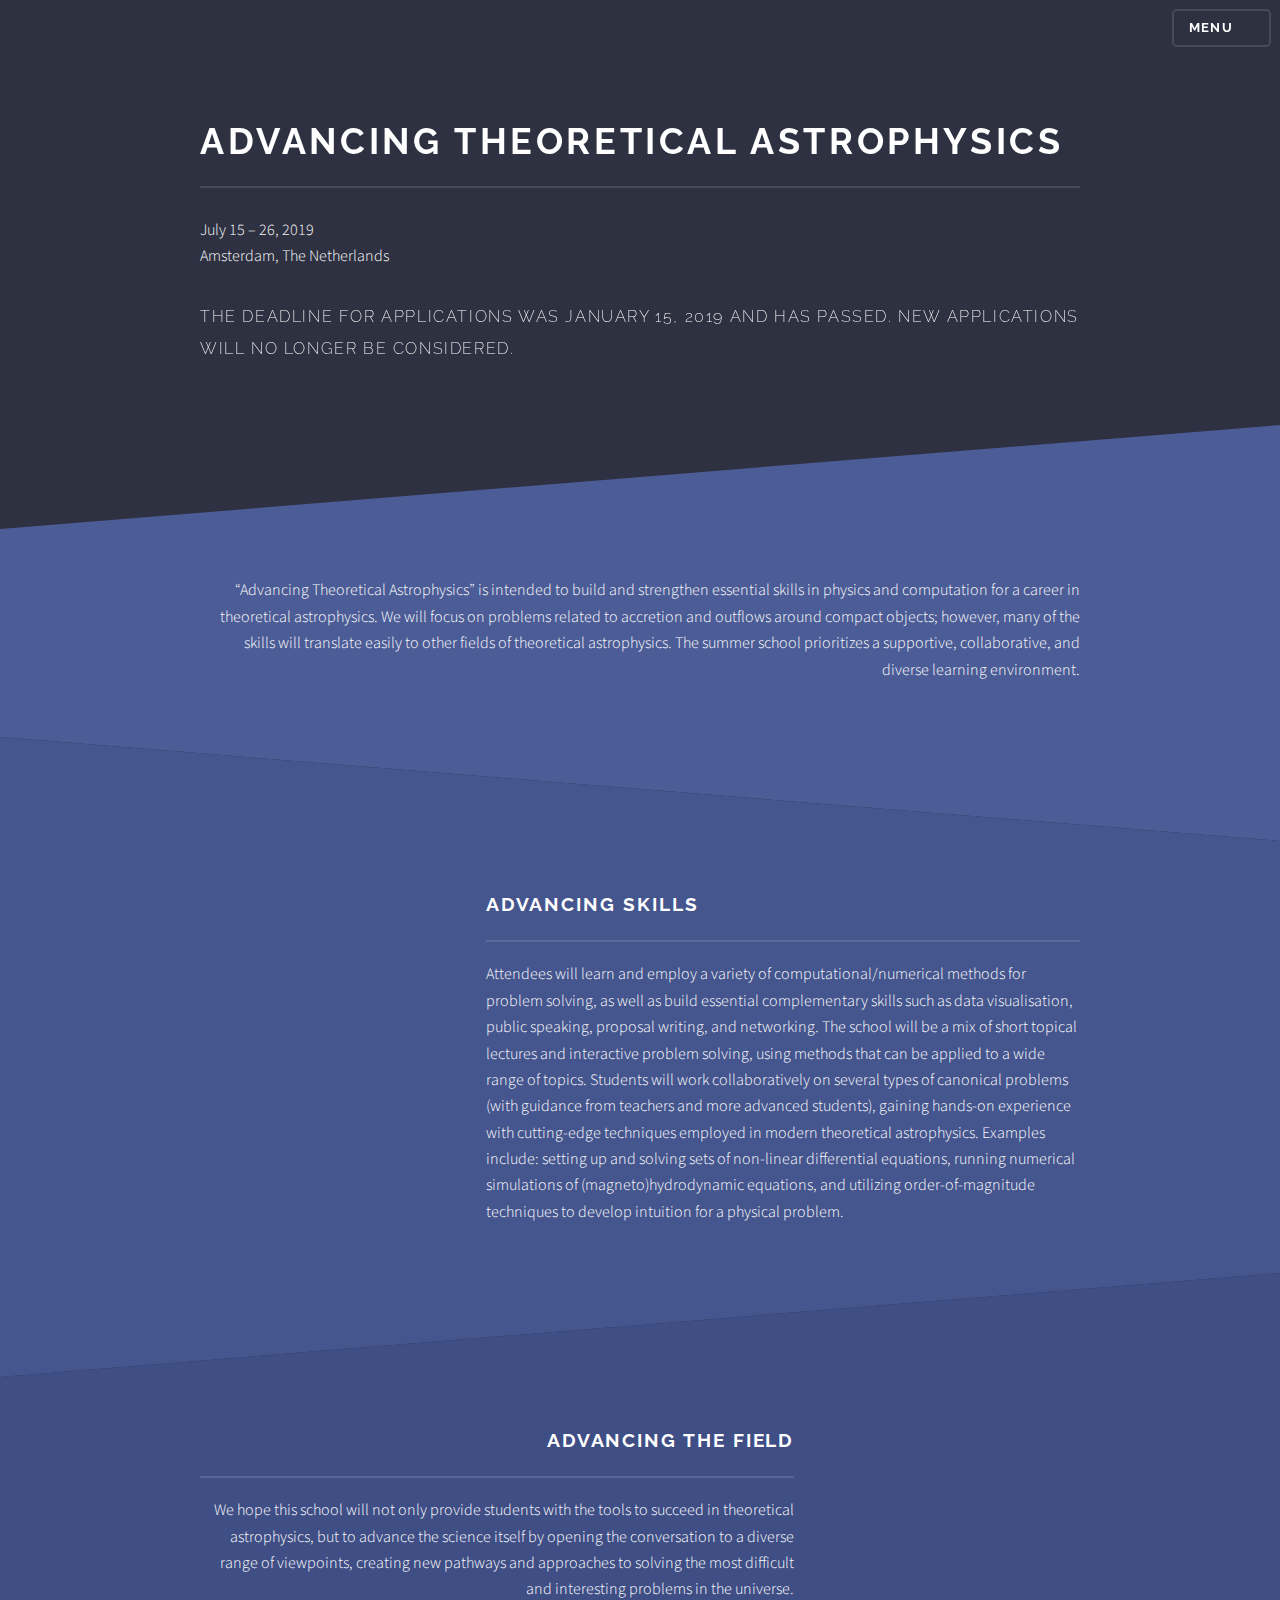
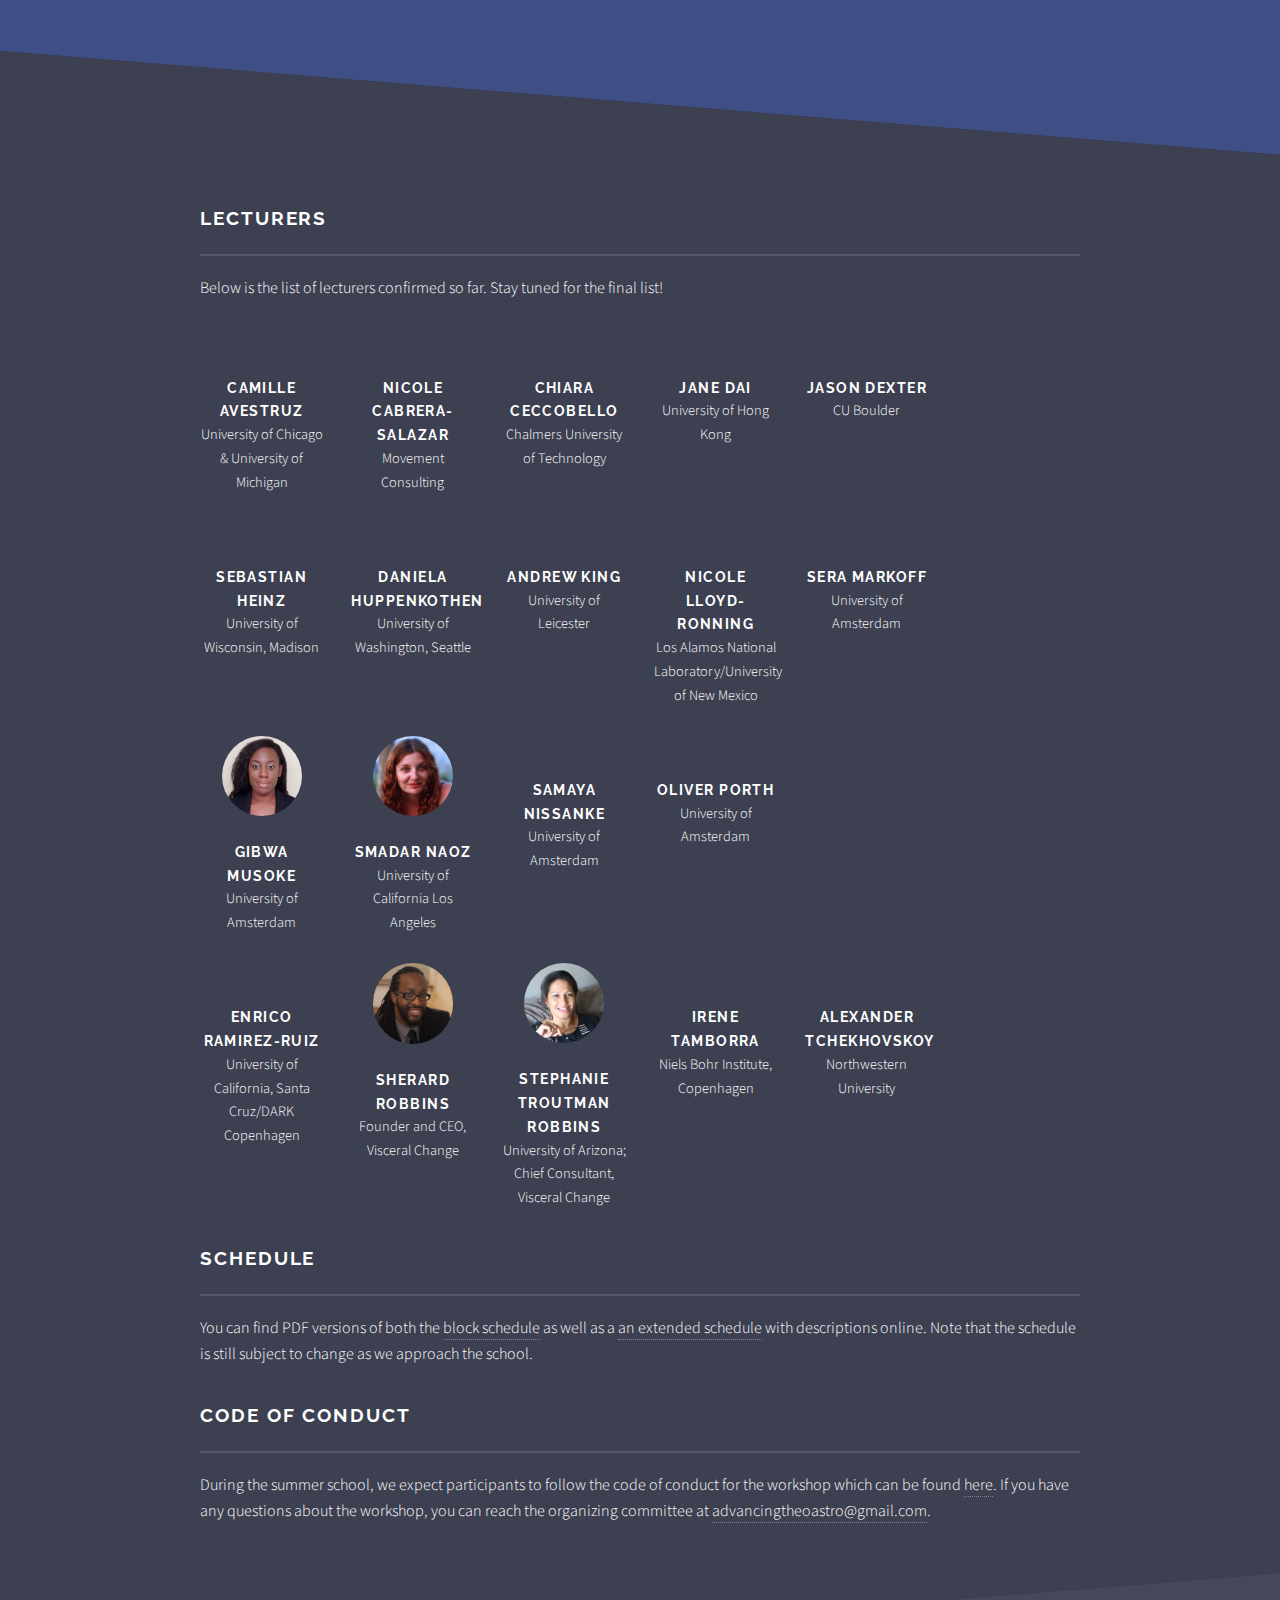
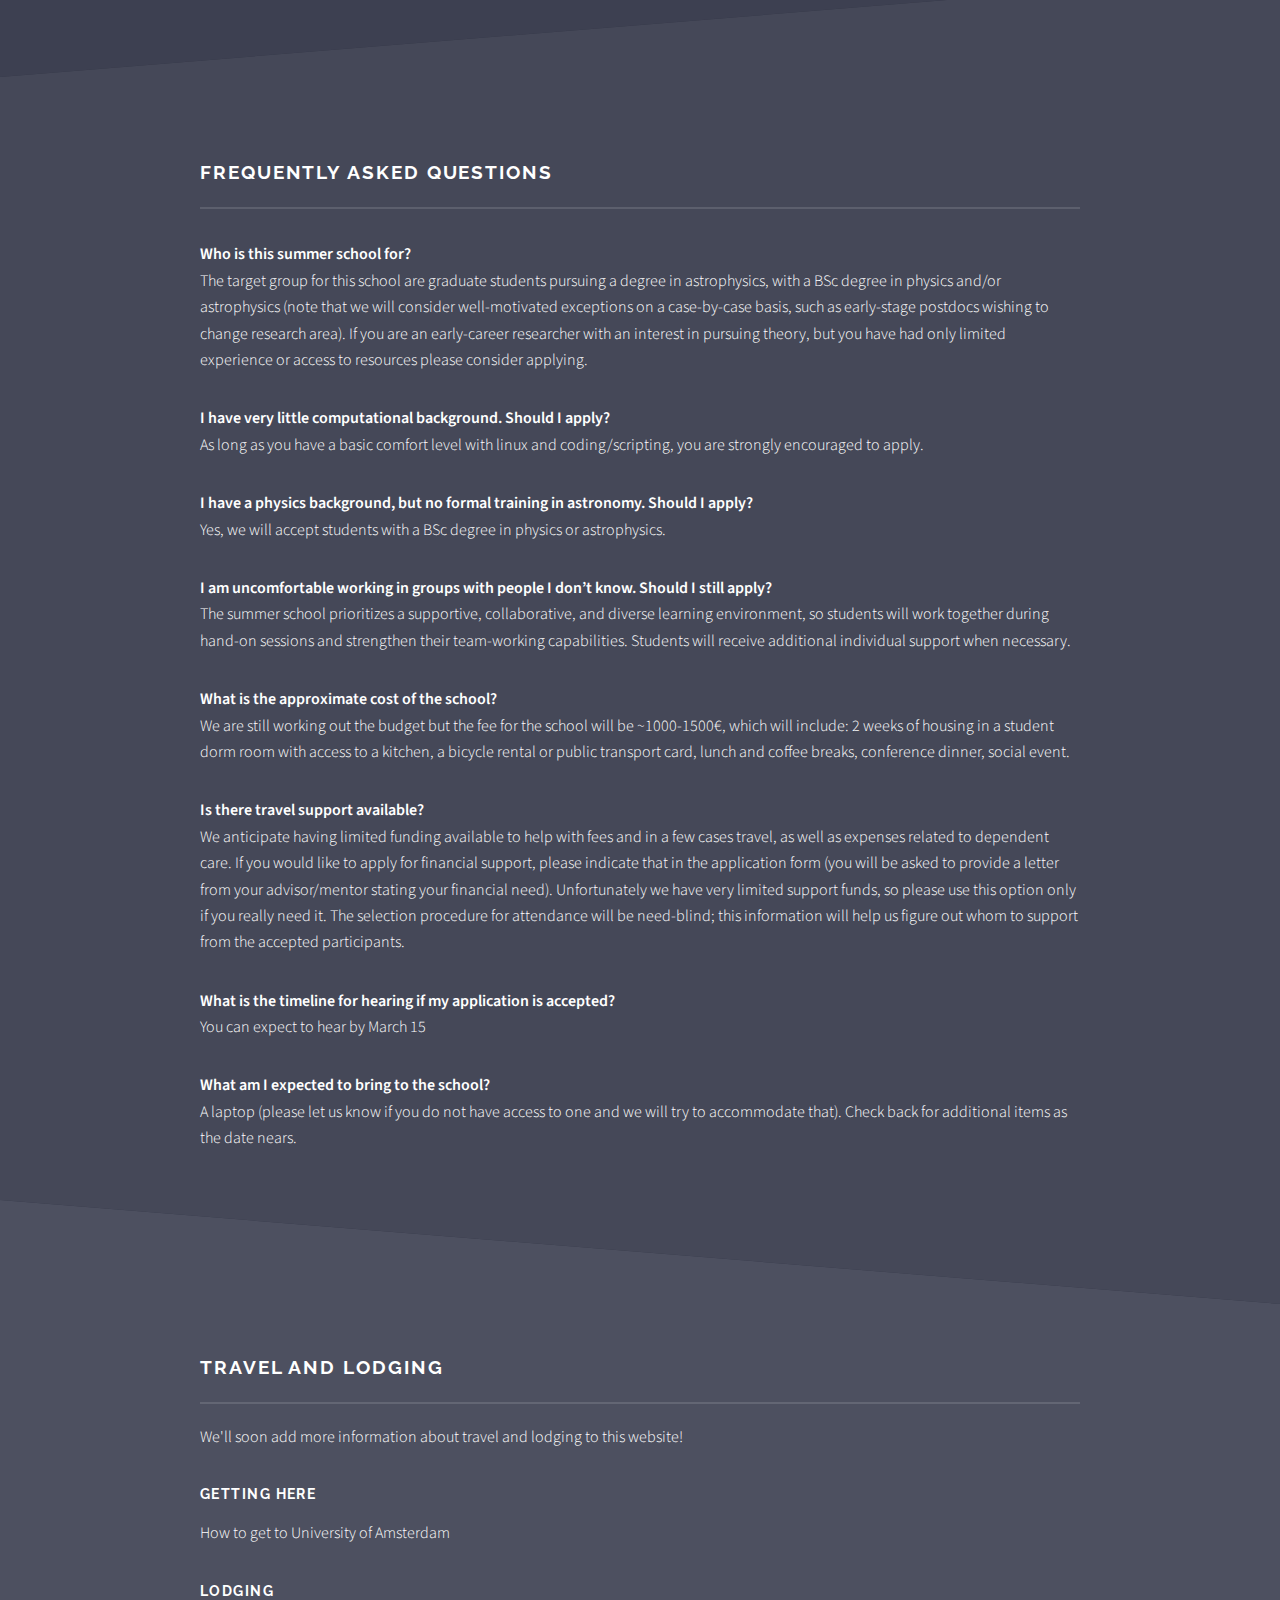
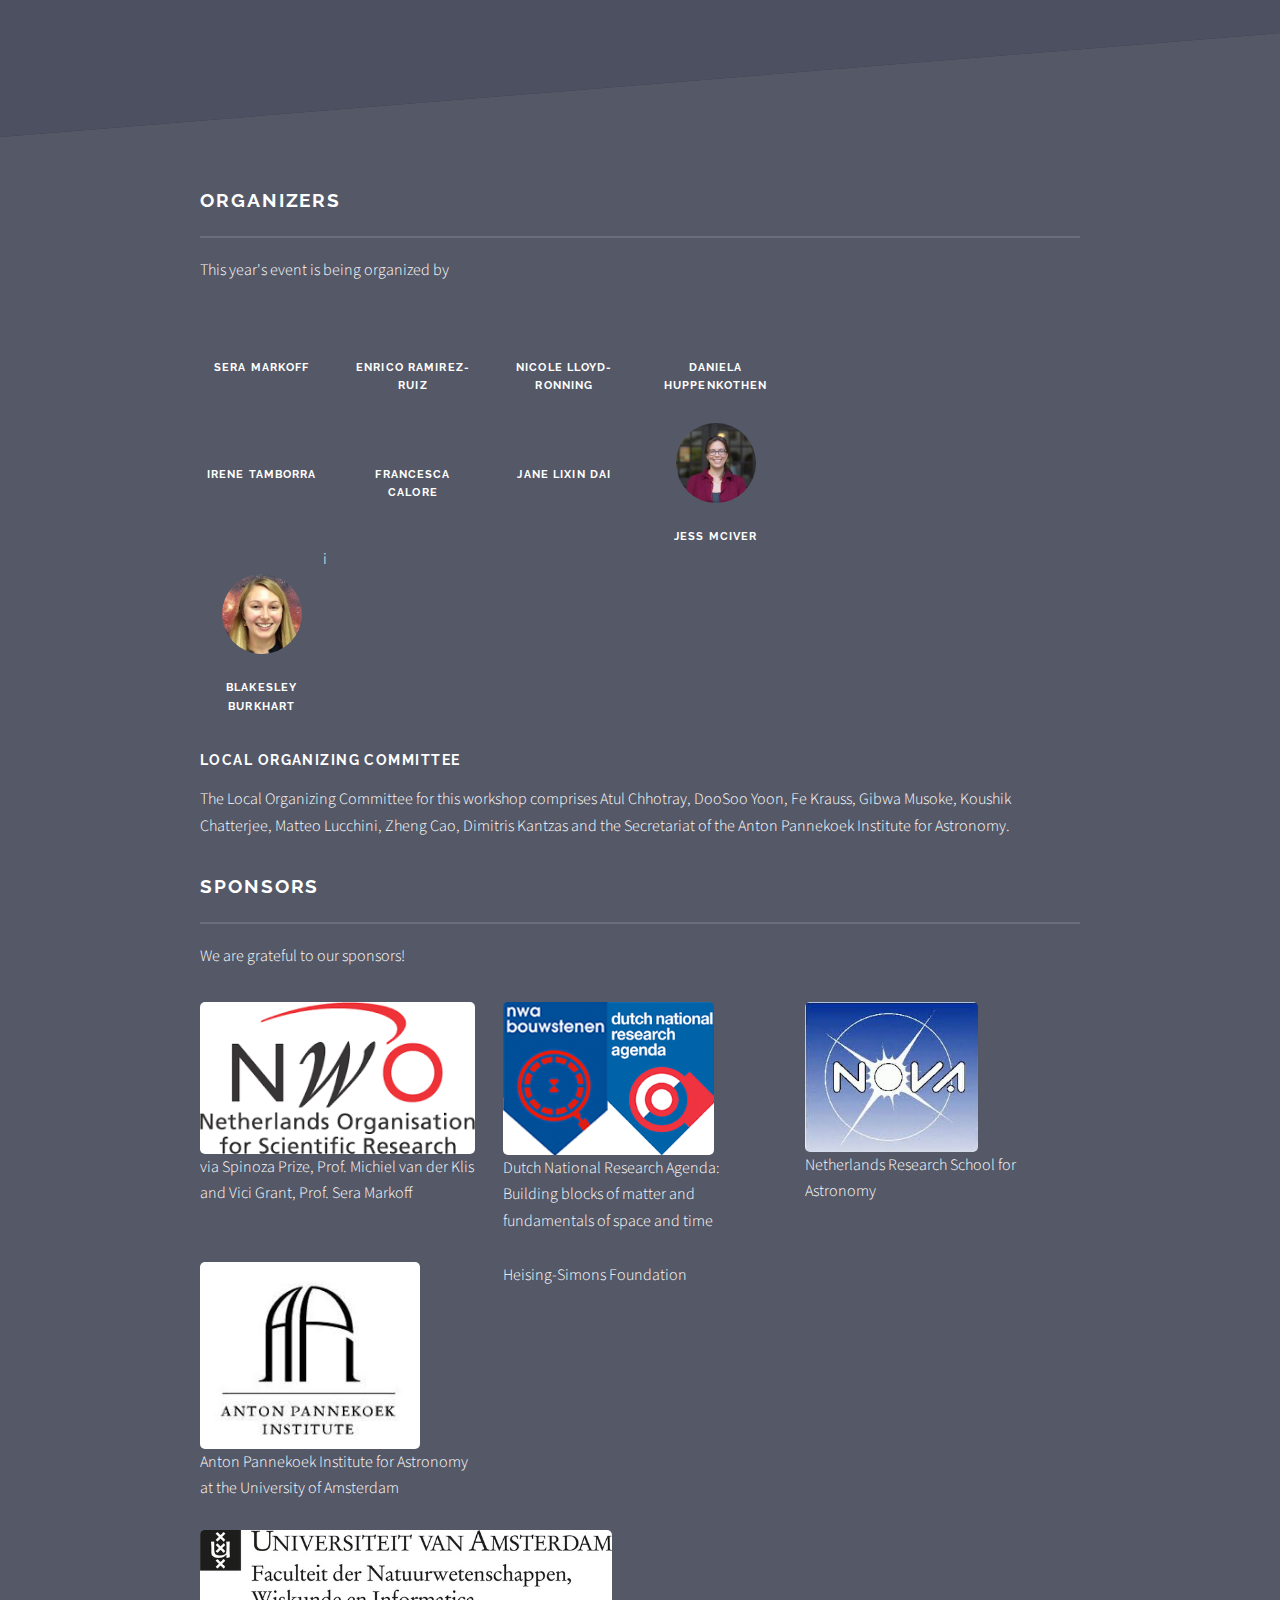
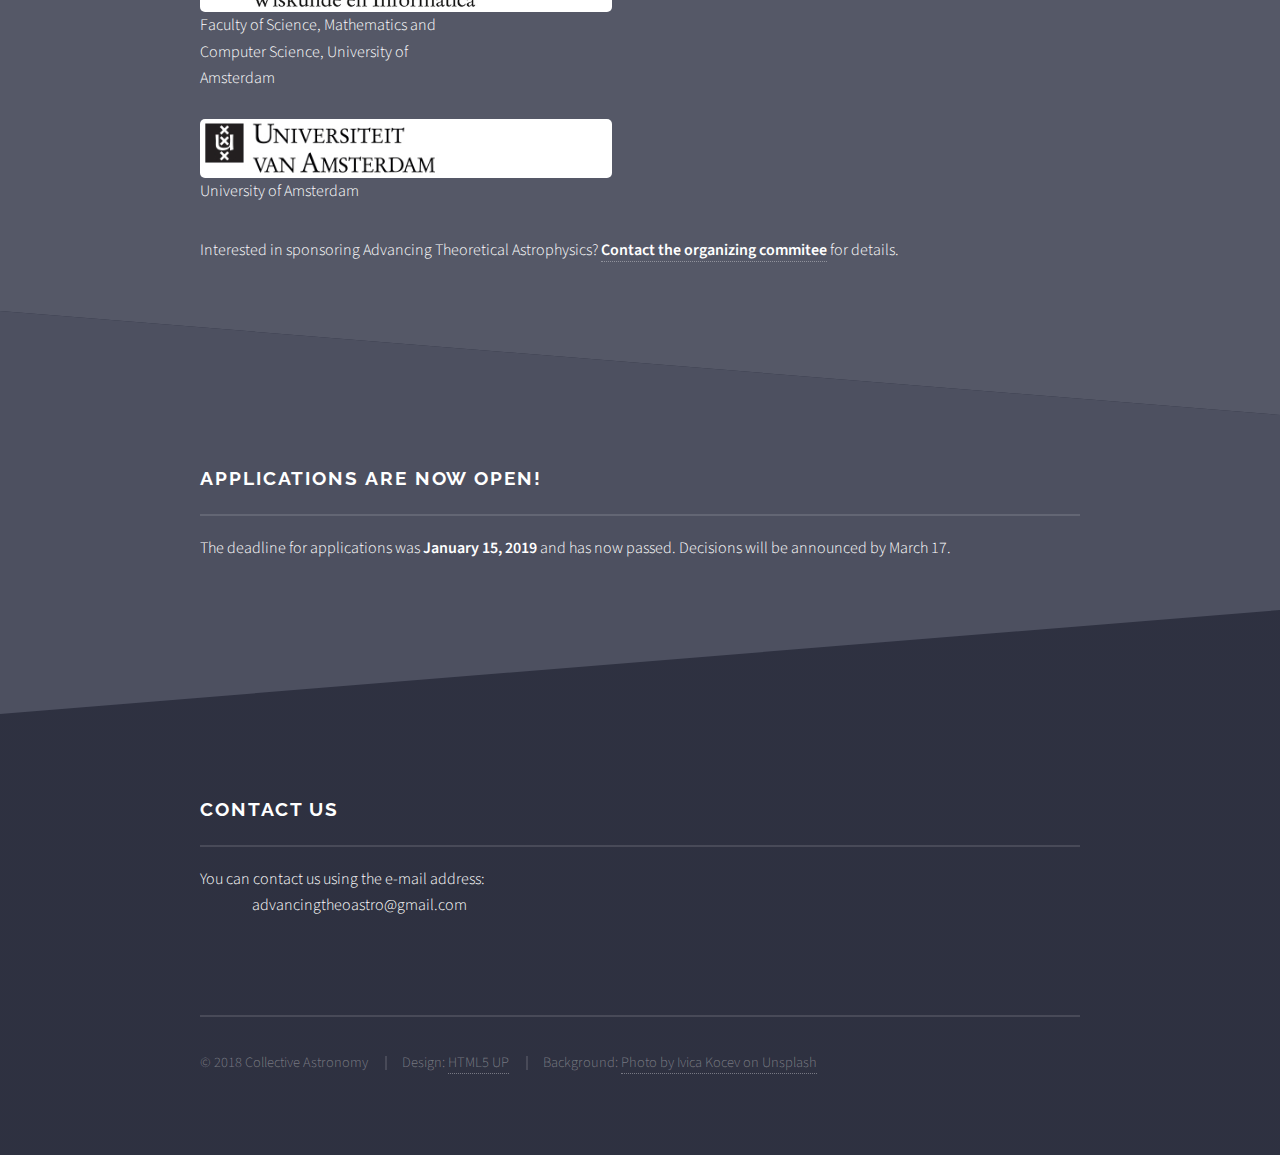
==== index.html @ b5924443 "Removed Philip from lecturers" ====
<!DOCTYPE HTML>
<!--
	Solid State by HTML5 UP
	html5up.net | @n33co
	Free for personal and commercial use under the CCA 3.0 license (html5up.net/license)
-->
<html>
	<head>
		<title>Advancing Theoretical Astrophysics</title>
		<meta charset="utf-8" />
		<meta name="viewport" content="width=device-width, initial-scale=1" />
		<!--[if lte IE 8]><script src="assets/js/ie/html5shiv.js"></script><![endif]-->
                <!--<link rel="shortcut icon" href="favicon.ico"> -->
		<link rel="stylesheet" href="assets/css/main.css" />
		<!--[if lte IE 9]><link rel="stylesheet" href="assets/css/ie9.css" /><![endif]-->
		<!--[if lte IE 8]><link rel="stylesheet" href="assets/css/ie8.css" /><![endif]-->
	</head>
	<body>

		<!-- Page Wrapper -->
			<div id="page-wrapper">

				<!-- Header -->
					<header id="header" class="alt">
						<h1><a href="index.html">Advancing Theoretical Astrophysics</a></h1>
						<nav>
							<a href="#menu">Menu</a>
						</nav>
					</header>

				<!-- Menu -->
					<nav id="menu">
						<div class="inner">
							<h2>Menu</h2>
							<ul class="links">
								<li><a href="index.html">Home</a></li>
								<li><a href="#one">About</a></li>
                                                                <li><a href="#two">Lecturers</a></li>
								<li><a href="#three">Schedule</a></li>
                                                                <li><a href="#four">Frequently Asked Questions</a></li>

                                                                <li><a href="#five">Travel</a></li>
								<li><a href="#six">Organizers</a></li>
                                                                <li><a href="#sponsors">Sponsors</a></li>

								<li><a href="#footer">Contact</a></li>
                                                                <li><a href="code-of-conduct.html">Code of Conduct</a></li>
							</ul>
							<a href="#" class="close">Close</a>
						</div>
					</nav>

				<!-- Banner -->
					<section id="banner">
						<div class="inner">
							<!-- <div class="logo"><span class="icon fa-diamond"></span></div> -->
							<h2>Advancing Theoretical Astrophysics</h2>
                                                        July 15 &ndash; 26, 2019</br>
                                                        Amsterdam, The Netherlands</p>
				<p>
				</p>
				<p>The deadline for applications was January 15, 2019 and has passed. New applications will no longer be considered.</p>


						</div>
					</section>

				<!-- Wrapper -->
					<section id="wrapper">

                                                        <section id="one" class="wrapper spotlight style1">
                                                                <div class="inner">
                                                                        <div class="content">
<p>
  “Advancing Theoretical Astrophysics” is intended to build and strengthen essential skills in physics and computation for a career in theoretical astrophysics. We will focus on problems related to accretion and outflows around compact objects; however, many of the skills will translate easily to other fields of theoretical astrophysics.  The summer school prioritizes a supportive, collaborative, and diverse learning environment.  

                                                                                                                                        <h2>
</p></h2>
                                                                        </div>
                                                                </div>
                                                        </section>

							<section  class="wrapper alt spotlight style2">
								<div class="inner">
									<span class="image"><img src="images/img1.jpg" alt="" /></span>
									<div class="content">			
							<h2 class="major">Advancing Skills</h2>
								<p>
  Attendees will learn and employ a variety of computational/numerical methods for problem solving, as well as build essential complementary skills such as data visualisation, public speaking, proposal writing, and networking.  The school will be a mix of short topical lectures and interactive problem solving, using methods that can be applied to a wide range of topics.  Students will work collaboratively on several types of canonical problems (with guidance from teachers and more advanced students), gaining hands-on experience with cutting-edge techniques employed in modern theoretical astrophysics.   Examples include: setting up and solving sets of non-linear differential equations, running numerical simulations of (magneto)hydrodynamic equations, and utilizing order-of-magnitude techniques to develop intuition for a physical problem.   

                                                                </p>
									</div>
								</div>
							</section>

							<section class="wrapper spotlight style3">
								<div class="inner">
									<span class="image"><img src="images/img2.jpg" alt="" /></span>
									<div class="content">
										<h2 class="major">Advancing the Field </h2>
                                <p>

    We hope this school will not only provide students with the tools to succeed in theoretical astrophysics, but to advance the science itself by opening the conversation to a diverse range of viewpoints, creating new pathways and approaches to solving the most difficult and interesting problems in the universe.

				</p>

							<!-- <a href="#" class="special">Learn more</a> -->
									</div>
								</div>
							</section>

							<section class="wrapper alt style3">
								<div class="inner">

                                                                    <h2 id="two" class="major">Lecturers</h2>
			<p> Below is the list of lecturers confirmed so far. Stay tuned for the final list! </p>                                                                    
                                                                    <div class="box alt">
                                                                        <div class="row uniform speakers organizers">
                                                                            <div class="2u 3u(medium) 4u(small)">
                                                                                <span class="image"><img src="images/camille.jpg" alt></span>
                                                                                <h3>Camille Avestruz</h3>
                                                                            	<p>University of Chicago &#38; University of Michigan</p>
										</div>
                                                                            <div class="2u 3u(medium) 4u(small)">
                                                                                <span class="image"><img src="images/NicoleCab.jpg" alt></span>
                                                                                <h3>Nicole Cabrera-Salazar</h3>
                                                                                <p>Movement Consulting</p>
                                                                                </div>
                                                                            <div class="2u 3u(medium) 4u(small)">
                                                                                <span class="image"><img src="images/Chiara.jpg" alt></span>
                                                                                <h3>Chiara Ceccobello</h3>
                                                                                <p>Chalmers University of Technology</p>
                                                                                </div>
                                                                            <div class="2u 3u(medium) 4u(small)">
                                                                                <span class="image"><img src="images/jane.jpg" alt></span>
                                                                                <h3>Jane Dai</h3>
                                                                                <p>University of Hong Kong</p>
                                                                                </div>
                                                                            <div class="2u 3u(medium) 4u(small)">
                                                                                <span class="image"><img src="images/JasonDexter.jpg" alt></span>
                                                                                <h3>Jason Dexter</h3>
                                                                                <p>CU Boulder</p>
                                                                                </div>
									    </div>

                                                                        <div class="row uniform speakers organizers">
                                                                            <div class="2u 3u(medium) 4u(small)">
                                                                                <span class="image"><img src="images/sebastian.jpg" alt></span>
                                                                                <h3>Sebastian Heinz</h3>
                                                                                <p>University of Wisconsin, Madison</p>
                                                                                </div>
                                                                            <div class="2u 3u(medium) 4u(small)">
                                                                                <span class="image"><img src="images/huppenkothen.jpg" alt></span>
                                                                                <h3>Daniela Huppenkothen</h3>
                                                                                <p>University of Washington, Seattle</p>
                                                                                </div>
                                                                            <div class="2u 3u(medium) 4u(small)">
                                                                                <span class="image"><img src="images/andrew.jpg" alt></span>
                                                                                <h3>Andrew King</h3>
                                                                                <p>University of Leicester</p>
                                                                                </div>

                                                                            <div class="2u 3u(medium) 4u(small)">
                                                                                <span class="image"><img src="images/nicole.jpg" alt></span>
                                                                                <h3>Nicole Lloyd-Ronning</h3>
                                                                                <p>Los Alamos National Laboratory/University of New Mexico</p>
                                                                                </div>
                                                                            <div class="2u 3u(medium) 4u(small)">
                                                                                <span class="image"><img src="images/sera.jpg" alt></span>
                                                                                <h3>Sera Markoff</h3>
                                                                                <p>University of Amsterdam</p>
                                                                                </div>
                                                                            </div>
                                                                        <div class="row uniform speakers organizers">
									   
 
                                                                            <div class="2u 3u(medium) 4u(small)">
                                                                                <span class="image"><img src="images/gibwa.jpg" alt></span>
                                                                                <h3>Gibwa Musoke</h3>
                                                                                <p>University of Amsterdam</p>
                                                                                </div>

									    <div class="2u 3u(medium) 4u(small)">
                                                                                <span class="image"><img src="images/smadar.jpg" alt></span>
                                                                                <h3>Smadar Naoz</h3>
                                                                                <p>University of California Los Angeles</p>
                                                                                </div>
                                                                            <div class="2u 3u(medium) 4u(small)">
                                                                                <span class="image"><img src="images/samaya.jpg" alt></span>
                                                                                <h3>Samaya Nissanke</h3>
                                                                                <p>University of Amsterdam</p>
                                                                                </div>

                                                                            <div class="2u 3u(medium) 4u(small)">
                                                                                <span class="image"><img src="images/porth.jpg" alt></span>
                                                                                <h3>Oliver Porth</h3>
                                                                                <p>University of Amsterdam</p>
                                                                                </div>


                                                                        </div>
                                                                        <div class="row uniform speakers organizers">

                                                                            <div class="2u 3u(medium) 4u(small)">
                                                                                <span class="image"><img src="images/enrico.jpg" alt></span>
                                                                                <h3>Enrico Ramirez-Ruiz</h3>
                                                                                <p>University of California, Santa Cruz/DARK Copenhagen</p>
                                                                                </div>
                                                                            <div class="2u 3u(medium) 4u(small)">
                                                                                <span class="image"><img src="images/sherard.jpg" alt></span>
                                                                                <h3>Sherard Robbins</h3>
                                                                                <p>Founder and CEO, Visceral Change</p>
                                                                                </div>
                                                                            <div class="2u 3u(medium) 4u(small)">
                                                                                <span class="image"><img src="images/stephanie.png" alt></span>
                                                                                <h3>Stephanie Troutman Robbins</h3>
                                                                                <p>University of Arizona; Chief Consultant, Visceral Change </p>
                                                                                </div>


                                                                            <div class="2u 3u(medium) 4u(small)">
                                                                                <span class="image"><img src="images/irene.jpg" alt></span>
                                                                                <h3>Irene Tamborra</h3>
                                                                                <p>Niels Bohr Institute, Copenhagen</p>
                                                                                </div>

                                                                            <div class="2u 3u(medium) 4u(small)">
                                                                                <span class="image"><img src="images/alexander.jpg" alt></span>
                                                                                <h3>Alexander Tchekhovskoy</h3>
                                                                                <p>Northwestern University</p>
                                                                                </div>
                                                                        </div>
                                                                    </div>
                                                                    
                                                                    <h2 id="three" class="major">Schedule</h2>

<div><p>
You can find PDF versions of both the <a href="https://github.com/collectiveastronomy/advancingtheoastro/blob/master/ATABlockSchedule.pdf" target="_blank">block schedule</a>
as well as a <a href="https://github.com/collectiveastronomy/advancingtheoastro/blob/master/ata_curriculum.pdf" target="_blank">an extended schedule</a> with descriptions online. 

Note that the schedule is still subject to change as we approach the school.
</p>



</div>
                                                                    <h2 class="major">Code of Conduct</h2>
                                                                    <p>During the summer school, we expect participants to follow the code of conduct for the workshop which can be found <a href="code-of-conduct.html">here</a>. If you have any questions about the workshop, you can reach the organizing committee at <a href="mailto:advancingtheoastro@gmail.com">advancingtheoastro@gmail.com</a>.</p>

								</div>
							</section>
							<section id="four" class="wrapper style4">
						<div class="inner">
							<p><h2 class="major" id="FAQ">Frequently Asked Questions</h2></p>
                                                
<p>
<b>Who is this summer school for?</b><br>
The target group for this school are graduate students pursuing a degree in astrophysics, with a BSc degree in physics and/or astrophysics (note that we will consider well-motivated exceptions on a case-by-case basis, such as early-stage postdocs wishing to change research area). If you are an early-career researcher with an interest in pursuing theory, but you have had only limited experience or access to resources please consider applying. 
</p>
<p>
<b>I have very little computational background. Should I apply?</b><br>
As long as you have a basic comfort level with linux and coding/scripting, you are strongly encouraged to apply. 
</p>
<p>
<b>I have a physics background, but no formal training in astronomy. Should I apply?</b><br>
Yes, we will accept students with a BSc degree in physics or astrophysics.
</p>
<p>
<b>I am uncomfortable working in groups with people I don’t know. Should I still apply?</b><br>
The summer school prioritizes a supportive, collaborative, and diverse learning environment, so students will work together during hand-on sessions and strengthen their team-working capabilities.  Students will receive additional individual support when necessary.
</p>
<p>
<b>What is the approximate cost of the school?</b><br>
 We are still working out the budget but the fee for the school will be ~1000-1500€, which will include:  2 weeks of housing in a student dorm room with access to a kitchen, a bicycle rental or public transport card, lunch and coffee breaks, conference dinner, social event.
</p>
<p>
<b>Is there travel support available?</b><br>
 We anticipate having limited funding available to help with fees and in a few cases travel, as well as expenses related to dependent care. If you would like to apply for financial support, please indicate that in the application form (you will be asked to provide a letter from your advisor/mentor stating your financial need).  Unfortunately we have very limited support funds, so please use this option only if you really need it. The selection procedure for attendance will be need-blind; this information will help us figure out whom to support from the accepted participants.
</p>
<p>
<b>What is the timeline for hearing if my application is accepted?</b><br>
You can expect to hear by March 15
</p>
<p>
<b>What am I expected to bring to the school?</b><br>
A laptop (please let us know if you do not have access to one and we will try to accommodate that).
Check back for additional items as the date nears.
</p>

						</div>        </section>
 
                                                        <section id="five" class="wrapper alt style5">
                                                            <div class="inner">
                                                                <h2 class="major">Travel and lodging</h2>
                                                                <p>We'll soon add more information about travel and lodging to this website!
								<h3>Getting here</h3>
                                                                <p>How to get to University of Amsterdam</p>
								<h3>Lodging</h3>
                                                            </div>
                                                            </section>
                                                                     
							<section id="six" class="wrapper style6">
								<div class="inner">

                                                                    <h2 class="major">Organizers</h2>
                                                                    <p>This year's event is being organized by</p>
                                                                    <div class="box alt">
                                                                        <div class="row uniform speakers organizers">
                                                                            <div class="2u 3u(medium) 4u(small)">
                                                                                <span class="image"><img src="images/sera.jpg" alt></span>
                                                                                <h4>Sera Markoff</h4>
                                                                            </div>
                                                                            <div class="2u 3u(medium) 4u(small)">
                                                                                <span class="image"><img src="images/enrico.jpg" alt></span>
                                                                                <h4>Enrico Ramirez-Ruiz</h4>
                                                                            </div>
                                                                            <div class="2u 3u(medium) 4u(small)">
                                                                                <span class="image"><img src="images/nicole.jpg" alt></span>
                                                                                <h4>Nicole Lloyd-Ronning</h4>
                                                                            </div>
                                                                            <div class="2u 3u(medium) 4u(small)">
                                                                                <span class="image"><img src="images/huppenkothen.jpg" alt></span>
                                                                                <h4>Daniela Huppenkothen</h4>
                                                                            </div>
									</div>
                                                                        <div class="row uniform speakers organizers">

                                                                            <div class="2u 3u(medium) 4u(small)">
                                                                                <span class="image"><img src="images/irene.jpg" alt></span>
                                                                                <h4>Irene Tamborra</h4>
                                                                            </div>
                                                                            <div class="2u 3u(medium) 4u(small)">
                                                                                <span class="image"><img src="images/francesca.jpg" alt></span>
                                                                                <h4>Francesca Calore</h4>
                                                                            </div>
                                                                            <div class="2u 3u(medium) 4u(small)">
                                                                                <span class="image"><img src="images/jane.jpg" alt></span>
                                                                                <h4>Jane Lixin Dai</h4>
                                                                            </div>
                                                                            <div class="2u 3u(medium) 4u(small)">
                                                                                <span class="image"><img src="images/jess.jpg" alt></span>
                                                                                <h4>Jess McIver</h4>
                                                                            </div>

                                                                        </div>
                                                                        <div class="row uniform speakers organizers">

                                                                            <div class="2u 3u(medium) 4u(small)">
                                                                                <span class="image"><img src="images/blakesley.jpg" alt></span>
                                                                                <h4>Blakesley Burkhart</h4>
                                                                            </div>
i									</div>
                                                                    </div>
					<div>
					<h3 class="minor">Local Organizing Committee</h3>
					<p>The Local Organizing Committee for this workshop comprises Atul Chhotray, DooSoo Yoon, Fe Krauss, Gibwa Musoke, Koushik Chatterjee, Matteo Lucchini, Zheng Cao, Dimitris Kantzas and the Secretariat of the Anton Pannekoek Institute for Astronomy.</p>
					</div>
								 
								    <h2 class="major" id="sponsors">Sponsors</h2>
								    <p>We are grateful to our sponsors!</p>
								    <div class="box alt">
                                                                        <div class="row uniform">
                                                                            <div class="4u 10u$(medium)">
                                                                                <a href="https://www.nwo.nl" class="image"  target="_blank"><img src="images/nwo.png" alt width="100%">via Spinoza Prize, Prof. Michiel van der Klis and Vici Grant, Prof. Sera Markoff</a>
				                                            </div>
                                                                            <div class="4u 10u$(medium)">
                                                                                <a href="https://wetenschapsagenda.nl/national-science-agenda/?lang=en" class="image" target="_blank"><img src="images/nwa_joint.png" alt width="77%">Dutch National Research Agenda:  Building blocks of matter and fundamentals of space and time</a>
                                                                            </div>
                                                                            <div class="4u 10u$(medium)">
                                                                                <a href="http://nova-astronomy.nl" class="image" target="_blank"><img src="images/nova2.jpeg" alt width="63%">Netherlands Research School for Astronomy</a>
                                                                            </div>
									</div>
                                                                        <div class="row uniform">
                                                                            <div class="4u 10u$(medium)">
                                                                                <a href="https://api.uva.nl" class="image"  target="_blank"><img src="images/api.jpeg" alt width="80%">Anton Pannekoek Institute for Astronomy at the University of Amsterdam</a>
                                                                            </div>
                                                                            <div class="4u 10u$(medium)">
	

                                                                                <a href="https://www.hsfoundation.org" class="image"  target="_blank"><img src="images/hsf_white.png" alt width="150%">Heising-Simons Foundation</a>
									     </div>
									 </div>
															                                                                        <div class="row uniform">
                                                                            <div class="4u 10u$(medium)">
                                                                                <a href="http://www.uva.nl/en/shared-content/organisatiegids/en/university-of-amsterdam/faculties/faculty-of-science-fnwi/faculty-of-science-fnwi.html" class="image"  target="_blank"><img src="images/uvalogo.jpg" alt width="150%">Faculty of Science, Mathematics and Computer Science, University of Amsterdam</a>
                                                                             </div>

                                                                        </div>
       <div class="row uniform">
                                                                            <div class="4u 10u$(medium)">
                                                                                <a href="http://www.uva.nl/en/" class="image"  target="_blank"><img src="images/uvageneral.jpg" alt width="150%">University of Amsterdam</a>
                                                                             </div>

                                                                        </div>

									</div>
									<div>
                                                                        <p>Interested in sponsoring Advancing Theoretical Astrophysics? <a href="mailto:advancingtheoastro@gmail.com"><strong>Contact the organizing commitee</strong></a> for details.</p>
                                                                    	</div>
								</div>
							</section>
		                                                        <section id="seven" class="wrapper alt style5">
                                                            <div class="inner">
                                                               <div class="col-6 col-12-medium">

                                                                <h2 class="major">Applications are now open!</h2>
			<p>
The deadline for applications was <b> January 15, 2019</b> and has now passed. Decisions will be announced by March 17.
                           </p>

<!--			  <p align="center">                                                                     <ul class="actions">
                                                                                                        <li><a href="https://goo.gl/forms/PyrasflvEkVbXA8O2" class="button primary" target="_blank">Apply Now!</a></li>
                                                                                                </ul>
</p>-->
                                                            </div>
							</div>
                                                            </section>

</section>

				<!-- Footer -->
					<section id="footer">
					    <div class="inner">

                                                
                                                                    
							<h2 class="major">Contact Us</h2>
							<ul class="contact">
						You can contact us using the e-mail address: 
								<li class="fa-envelope">advancingtheoastro@gmail.com</li>
							</ul>
							<ul class="copyright">
								<li>&copy; 2018 Collective Astronomy</li>
							<li>Design: <a href="http://html5up.net">HTML5 UP</a></li>
                                                                <li>Background: <a href="https://unsplash.com/photos/hgyWonRntB8">Photo by Ivica Kocev on Unsplash</a></li>
							</ul>
						</div>
					</section>

			</div>

		<!-- Scripts -->
			<script src="assets/js/skel.min.js"></script>
			<script src="assets/js/jquery.min.js"></script>
			<script src="assets/js/jquery.scrollex.min.js"></script>
			<script src="assets/js/util.js"></script>
			<!--[if lte IE 8]><script src="assets/js/ie/respond.min.js"></script><![endif]-->
			<script src="assets/js/main.js"></script>

	</body>
</html>
---- assets/css/main.css ----
@import url(font-awesome.min.css);
@import url("https://fonts.googleapis.com/css?family=Raleway:200,700|Source+Sans+Pro:300,600,300italic,600italic");

/*
	Solid State by HTML5 UP
	html5up.net | @n33co
	Free for personal and commercial use under the CCA 3.0 license (html5up.net/license)
*/

/* Reset */

	html, body, div, span, applet, object, iframe, h1, h2, h3, h4, h5, h6, p, blockquote, pre, a, abbr, acronym, address, big, cite, code, del, dfn, em, img, ins, kbd, q, s, samp, small, strike, strong, sub, sup, tt, var, b, u, i, center, dl, dt, dd, ol, ul, li, fieldset, form, label, legend, table, caption, tbody, tfoot, thead, tr, th, td, article, aside, canvas, details, embed, figure, figcaption, footer, header, hgroup, menu, nav, output, ruby, section, summary, time, mark, audio, video {
		margin: 0;
		padding: 0;
		border: 0;
		font-size: 100%;
		font: inherit;
		vertical-align: baseline;
	}

	article, aside, details, figcaption, figure, footer, header, hgroup, menu, nav, section {
		display: block;
	}

	body {
		line-height: 1;
	}

	ol, ul {
		list-style: none;
	}

	blockquote, q {
		quotes: none;
	}

	blockquote:before, blockquote:after, q:before, q:after {
		content: '';
		content: none;
	}

	table {
		border-collapse: collapse;
		border-spacing: 0;
	}

	body {
		-webkit-text-size-adjust: none;
	}

/* Box Model */

	*, *:before, *:after {
		-moz-box-sizing: border-box;
		-webkit-box-sizing: border-box;
		box-sizing: border-box;
	}

/* Grid */

	.row {
		border-bottom: solid 1px transparent;
		-moz-box-sizing: border-box;
		-webkit-box-sizing: border-box;
		box-sizing: border-box;
	}

	.row > * {
		float: left;
		-moz-box-sizing: border-box;
		-webkit-box-sizing: border-box;
		box-sizing: border-box;
	}

	.row:after, .row:before {
		content: '';
		display: block;
		clear: both;
		height: 0;
	}

	.row.uniform > * > :first-child {
		margin-top: 0;
	}

	.row.uniform > * > :last-child {
		margin-bottom: 0;
	}

	.row.\30 \25 > * {
		padding: 0 0 0 0em;
	}

	.row.\30 \25 {
		margin: 0 0 -1px 0em;
	}

	.row.uniform.\30 \25 > * {
		padding: 0em 0 0 0em;
	}

	.row.uniform.\30 \25 {
		margin: 0em 0 -1px 0em;
	}

	.row > * {
		padding: 0 0 0 1.75em;
	}

	.row {
		margin: 0 0 -1px -1.75em;
	}

	.row.uniform > * {
		padding: 1.75em 0 0 1.75em;
	}

	.row.uniform {
		margin: -1.75em 0 -1px -1.75em;
	}

	.row.\32 00\25 > * {
		padding: 0 0 0 3.5em;
	}

	.row.\32 00\25 {
		margin: 0 0 -1px -3.5em;
	}

	.row.uniform.\32 00\25 > * {
		padding: 3.5em 0 0 3.5em;
	}

	.row.uniform.\32 00\25 {
		margin: -3.5em 0 -1px -3.5em;
	}

	.row.\31 50\25 > * {
		padding: 0 0 0 2.625em;
	}

	.row.\31 50\25 {
		margin: 0 0 -1px -2.625em;
	}

	.row.uniform.\31 50\25 > * {
		padding: 2.625em 0 0 2.625em;
	}

	.row.uniform.\31 50\25 {
		margin: -2.625em 0 -1px -2.625em;
	}

	.row.\35 0\25 > * {
		padding: 0 0 0 0.875em;
	}

	.row.\35 0\25 {
		margin: 0 0 -1px -0.875em;
	}

	.row.uniform.\35 0\25 > * {
		padding: 0.875em 0 0 0.875em;
	}

	.row.uniform.\35 0\25 {
		margin: -0.875em 0 -1px -0.875em;
	}

	.row.\32 5\25 > * {
		padding: 0 0 0 0.4375em;
	}

	.row.\32 5\25 {
		margin: 0 0 -1px -0.4375em;
	}

	.row.uniform.\32 5\25 > * {
		padding: 0.4375em 0 0 0.4375em;
	}

	.row.uniform.\32 5\25 {
		margin: -0.4375em 0 -1px -0.4375em;
	}

	.\31 2u, .\31 2u\24 {
		width: 100%;
		clear: none;
		margin-left: 0;
	}

	.\31 1u, .\31 1u\24 {
		width: 91.6666666667%;
		clear: none;
		margin-left: 0;
	}

	.\31 0u, .\31 0u\24 {
		width: 83.3333333333%;
		clear: none;
		margin-left: 0;
	}

	.\39 u, .\39 u\24 {
		width: 75%;
		clear: none;
		margin-left: 0;
	}

	.\38 u, .\38 u\24 {
		width: 66.6666666667%;
		clear: none;
		margin-left: 0;
	}

	.\37 u, .\37 u\24 {
		width: 58.3333333333%;
		clear: none;
		margin-left: 0;
	}

	.\36 u, .\36 u\24 {
		width: 50%;
		clear: none;
		margin-left: 0;
	}

	.\35 u, .\35 u\24 {
		width: 41.6666666667%;
		clear: none;
		margin-left: 0;
	}

	.\34 u, .\34 u\24 {
		width: 33.3333333333%;
		clear: none;
		margin-left: 0;
	}

	.\33 u, .\33 u\24 {
		width: 25%;
		clear: none;
		margin-left: 0;
	}

	.\32 u, .\32 u\24 {
		width: 16.6666666667%;
		clear: none;
		margin-left: 0;
	}

	.\31 u, .\31 u\24 {
		width: 8.3333333333%;
		clear: none;
		margin-left: 0;
	}

	.\31 2u\24 + *,
	.\31 1u\24 + *,
	.\31 0u\24 + *,
	.\39 u\24 + *,
	.\38 u\24 + *,
	.\37 u\24 + *,
	.\36 u\24 + *,
	.\35 u\24 + *,
	.\34 u\24 + *,
	.\33 u\24 + *,
	.\32 u\24 + *,
	.\31 u\24 + * {
		clear: left;
	}

	.\-11u {
		margin-left: 91.66667%;
	}

	.\-10u {
		margin-left: 83.33333%;
	}

	.\-9u {
		margin-left: 75%;
	}

	.\-8u {
		margin-left: 66.66667%;
	}

	.\-7u {
		margin-left: 58.33333%;
	}

	.\-6u {
		margin-left: 50%;
	}

	.\-5u {
		margin-left: 41.66667%;
	}

	.\-4u {
		margin-left: 33.33333%;
	}

	.\-3u {
		margin-left: 25%;
	}

	.\-2u {
		margin-left: 16.66667%;
	}

	.\-1u {
		margin-left: 8.33333%;
	}

	@media screen and (max-width: 1680px) {

		.row > * {
			padding: 0 0 0 1.75em;
		}

		.row {
			margin: 0 0 -1px -1.75em;
		}

		.row.uniform > * {
			padding: 1.75em 0 0 1.75em;
		}

		.row.uniform {
			margin: -1.75em 0 -1px -1.75em;
		}

		.row.\32 00\25 > * {
			padding: 0 0 0 3.5em;
		}

		.row.\32 00\25 {
			margin: 0 0 -1px -3.5em;
		}

		.row.uniform.\32 00\25 > * {
			padding: 3.5em 0 0 3.5em;
		}

		.row.uniform.\32 00\25 {
			margin: -3.5em 0 -1px -3.5em;
		}

		.row.\31 50\25 > * {
			padding: 0 0 0 2.625em;
		}

		.row.\31 50\25 {
			margin: 0 0 -1px -2.625em;
		}

		.row.uniform.\31 50\25 > * {
			padding: 2.625em 0 0 2.625em;
		}

		.row.uniform.\31 50\25 {
			margin: -2.625em 0 -1px -2.625em;
		}

		.row.\35 0\25 > * {
			padding: 0 0 0 0.875em;
		}

		.row.\35 0\25 {
			margin: 0 0 -1px -0.875em;
		}

		.row.uniform.\35 0\25 > * {
			padding: 0.875em 0 0 0.875em;
		}

		.row.uniform.\35 0\25 {
			margin: -0.875em 0 -1px -0.875em;
		}

		.row.\32 5\25 > * {
			padding: 0 0 0 0.4375em;
		}

		.row.\32 5\25 {
			margin: 0 0 -1px -0.4375em;
		}

		.row.uniform.\32 5\25 > * {
			padding: 0.4375em 0 0 0.4375em;
		}

		.row.uniform.\32 5\25 {
			margin: -0.4375em 0 -1px -0.4375em;
		}

		.\31 2u\28xlarge\29, .\31 2u\24\28xlarge\29 {
			width: 100%;
			clear: none;
			margin-left: 0;
		}

		.\31 1u\28xlarge\29, .\31 1u\24\28xlarge\29 {
			width: 91.6666666667%;
			clear: none;
			margin-left: 0;
		}

		.\31 0u\28xlarge\29, .\31 0u\24\28xlarge\29 {
			width: 83.3333333333%;
			clear: none;
			margin-left: 0;
		}

		.\39 u\28xlarge\29, .\39 u\24\28xlarge\29 {
			width: 75%;
			clear: none;
			margin-left: 0;
		}

		.\38 u\28xlarge\29, .\38 u\24\28xlarge\29 {
			width: 66.6666666667%;
			clear: none;
			margin-left: 0;
		}

		.\37 u\28xlarge\29, .\37 u\24\28xlarge\29 {
			width: 58.3333333333%;
			clear: none;
			margin-left: 0;
		}

		.\36 u\28xlarge\29, .\36 u\24\28xlarge\29 {
			width: 50%;
			clear: none;
			margin-left: 0;
		}

		.\35 u\28xlarge\29, .\35 u\24\28xlarge\29 {
			width: 41.6666666667%;
			clear: none;
			margin-left: 0;
		}

		.\34 u\28xlarge\29, .\34 u\24\28xlarge\29 {
			width: 33.3333333333%;
			clear: none;
			margin-left: 0;
		}

		.\33 u\28xlarge\29, .\33 u\24\28xlarge\29 {
			width: 25%;
			clear: none;
			margin-left: 0;
		}

		.\32 u\28xlarge\29, .\32 u\24\28xlarge\29 {
			width: 16.6666666667%;
			clear: none;
			margin-left: 0;
		}

		.\31 u\28xlarge\29, .\31 u\24\28xlarge\29 {
			width: 8.3333333333%;
			clear: none;
			margin-left: 0;
		}

		.\31 2u\24\28xlarge\29 + *,
		.\31 1u\24\28xlarge\29 + *,
		.\31 0u\24\28xlarge\29 + *,
		.\39 u\24\28xlarge\29 + *,
		.\38 u\24\28xlarge\29 + *,
		.\37 u\24\28xlarge\29 + *,
		.\36 u\24\28xlarge\29 + *,
		.\35 u\24\28xlarge\29 + *,
		.\34 u\24\28xlarge\29 + *,
		.\33 u\24\28xlarge\29 + *,
		.\32 u\24\28xlarge\29 + *,
		.\31 u\24\28xlarge\29 + * {
			clear: left;
		}

		.\-11u\28xlarge\29 {
			margin-left: 91.66667%;
		}

		.\-10u\28xlarge\29 {
			margin-left: 83.33333%;
		}

		.\-9u\28xlarge\29 {
			margin-left: 75%;
		}

		.\-8u\28xlarge\29 {
			margin-left: 66.66667%;
		}

		.\-7u\28xlarge\29 {
			margin-left: 58.33333%;
		}

		.\-6u\28xlarge\29 {
			margin-left: 50%;
		}

		.\-5u\28xlarge\29 {
			margin-left: 41.66667%;
		}

		.\-4u\28xlarge\29 {
			margin-left: 33.33333%;
		}

		.\-3u\28xlarge\29 {
			margin-left: 25%;
		}

		.\-2u\28xlarge\29 {
			margin-left: 16.66667%;
		}

		.\-1u\28xlarge\29 {
			margin-left: 8.33333%;
		}

	}

	@media screen and (max-width: 1280px) {

		.row > * {
			padding: 0 0 0 1.75em;
		}

		.row {
			margin: 0 0 -1px -1.75em;
		}

		.row.uniform > * {
			padding: 1.75em 0 0 1.75em;
		}

		.row.uniform {
			margin: -1.75em 0 -1px -1.75em;
		}

		.row.\32 00\25 > * {
			padding: 0 0 0 3.5em;
		}

		.row.\32 00\25 {
			margin: 0 0 -1px -3.5em;
		}

		.row.uniform.\32 00\25 > * {
			padding: 3.5em 0 0 3.5em;
		}

		.row.uniform.\32 00\25 {
			margin: -3.5em 0 -1px -3.5em;
		}

		.row.\31 50\25 > * {
			padding: 0 0 0 2.625em;
		}

		.row.\31 50\25 {
			margin: 0 0 -1px -2.625em;
		}

		.row.uniform.\31 50\25 > * {
			padding: 2.625em 0 0 2.625em;
		}

		.row.uniform.\31 50\25 {
			margin: -2.625em 0 -1px -2.625em;
		}

		.row.\35 0\25 > * {
			padding: 0 0 0 0.875em;
		}

		.row.\35 0\25 {
			margin: 0 0 -1px -0.875em;
		}

		.row.uniform.\35 0\25 > * {
			padding: 0.875em 0 0 0.875em;
		}

		.row.uniform.\35 0\25 {
			margin: -0.875em 0 -1px -0.875em;
		}

		.row.\32 5\25 > * {
			padding: 0 0 0 0.4375em;
		}

		.row.\32 5\25 {
			margin: 0 0 -1px -0.4375em;
		}

		.row.uniform.\32 5\25 > * {
			padding: 0.4375em 0 0 0.4375em;
		}

		.row.uniform.\32 5\25 {
			margin: -0.4375em 0 -1px -0.4375em;
		}

		.\31 2u\28large\29, .\31 2u\24\28large\29 {
			width: 100%;
			clear: none;
			margin-left: 0;
		}

		.\31 1u\28large\29, .\31 1u\24\28large\29 {
			width: 91.6666666667%;
			clear: none;
			margin-left: 0;
		}

		.\31 0u\28large\29, .\31 0u\24\28large\29 {
			width: 83.3333333333%;
			clear: none;
			margin-left: 0;
		}

		.\39 u\28large\29, .\39 u\24\28large\29 {
			width: 75%;
			clear: none;
			margin-left: 0;
		}

		.\38 u\28large\29, .\38 u\24\28large\29 {
			width: 66.6666666667%;
			clear: none;
			margin-left: 0;
		}

		.\37 u\28large\29, .\37 u\24\28large\29 {
			width: 58.3333333333%;
			clear: none;
			margin-left: 0;
		}

		.\36 u\28large\29, .\36 u\24\28large\29 {
			width: 50%;
			clear: none;
			margin-left: 0;
		}

		.\35 u\28large\29, .\35 u\24\28large\29 {
			width: 41.6666666667%;
			clear: none;
			margin-left: 0;
		}

		.\34 u\28large\29, .\34 u\24\28large\29 {
			width: 33.3333333333%;
			clear: none;
			margin-left: 0;
		}

		.\33 u\28large\29, .\33 u\24\28large\29 {
			width: 25%;
			clear: none;
			margin-left: 0;
		}

		.\32 u\28large\29, .\32 u\24\28large\29 {
			width: 16.6666666667%;
			clear: none;
			margin-left: 0;
		}

		.\31 u\28large\29, .\31 u\24\28large\29 {
			width: 8.3333333333%;
			clear: none;
			margin-left: 0;
		}

		.\31 2u\24\28large\29 + *,
		.\31 1u\24\28large\29 + *,
		.\31 0u\24\28large\29 + *,
		.\39 u\24\28large\29 + *,
		.\38 u\24\28large\29 + *,
		.\37 u\24\28large\29 + *,
		.\36 u\24\28large\29 + *,
		.\35 u\24\28large\29 + *,
		.\34 u\24\28large\29 + *,
		.\33 u\24\28large\29 + *,
		.\32 u\24\28large\29 + *,
		.\31 u\24\28large\29 + * {
			clear: left;
		}

		.\-11u\28large\29 {
			margin-left: 91.66667%;
		}

		.\-10u\28large\29 {
			margin-left: 83.33333%;
		}

		.\-9u\28large\29 {
			margin-left: 75%;
		}

		.\-8u\28large\29 {
			margin-left: 66.66667%;
		}

		.\-7u\28large\29 {
			margin-left: 58.33333%;
		}

		.\-6u\28large\29 {
			margin-left: 50%;
		}

		.\-5u\28large\29 {
			margin-left: 41.66667%;
		}

		.\-4u\28large\29 {
			margin-left: 33.33333%;
		}

		.\-3u\28large\29 {
			margin-left: 25%;
		}

		.\-2u\28large\29 {
			margin-left: 16.66667%;
		}

		.\-1u\28large\29 {
			margin-left: 8.33333%;
		}

	}

	@media screen and (max-width: 980px) {

		.row > * {
			padding: 0 0 0 1.75em;
		}

		.row {
			margin: 0 0 -1px -1.75em;
		}

		.row.uniform > * {
			padding: 1.75em 0 0 1.75em;
		}

		.row.uniform {
			margin: -1.75em 0 -1px -1.75em;
		}

		.row.\32 00\25 > * {
			padding: 0 0 0 3.5em;
		}

		.row.\32 00\25 {
			margin: 0 0 -1px -3.5em;
		}

		.row.uniform.\32 00\25 > * {
			padding: 3.5em 0 0 3.5em;
		}

		.row.uniform.\32 00\25 {
			margin: -3.5em 0 -1px -3.5em;
		}

		.row.\31 50\25 > * {
			padding: 0 0 0 2.625em;
		}

		.row.\31 50\25 {
			margin: 0 0 -1px -2.625em;
		}

		.row.uniform.\31 50\25 > * {
			padding: 2.625em 0 0 2.625em;
		}

		.row.uniform.\31 50\25 {
			margin: -2.625em 0 -1px -2.625em;
		}

		.row.\35 0\25 > * {
			padding: 0 0 0 0.875em;
		}

		.row.\35 0\25 {
			margin: 0 0 -1px -0.875em;
		}

		.row.uniform.\35 0\25 > * {
			padding: 0.875em 0 0 0.875em;
		}

		.row.uniform.\35 0\25 {
			margin: -0.875em 0 -1px -0.875em;
		}

		.row.\32 5\25 > * {
			padding: 0 0 0 0.4375em;
		}

		.row.\32 5\25 {
			margin: 0 0 -1px -0.4375em;
		}

		.row.uniform.\32 5\25 > * {
			padding: 0.4375em 0 0 0.4375em;
		}

		.row.uniform.\32 5\25 {
			margin: -0.4375em 0 -1px -0.4375em;
		}

		.\31 2u\28medium\29, .\31 2u\24\28medium\29 {
			width: 100%;
			clear: none;
			margin-left: 0;
		}

		.\31 1u\28medium\29, .\31 1u\24\28medium\29 {
			width: 91.6666666667%;
			clear: none;
			margin-left: 0;
		}

		.\31 0u\28medium\29, .\31 0u\24\28medium\29 {
			width: 83.3333333333%;
			clear: none;
			margin-left: 0;
		}

		.\39 u\28medium\29, .\39 u\24\28medium\29 {
			width: 75%;
			clear: none;
			margin-left: 0;
		}

		.\38 u\28medium\29, .\38 u\24\28medium\29 {
			width: 66.6666666667%;
			clear: none;
			margin-left: 0;
		}

		.\37 u\28medium\29, .\37 u\24\28medium\29 {
			width: 58.3333333333%;
			clear: none;
			margin-left: 0;
		}

		.\36 u\28medium\29, .\36 u\24\28medium\29 {
			width: 50%;
			clear: none;
			margin-left: 0;
		}

		.\35 u\28medium\29, .\35 u\24\28medium\29 {
			width: 41.6666666667%;
			clear: none;
			margin-left: 0;
		}

		.\34 u\28medium\29, .\34 u\24\28medium\29 {
			width: 33.3333333333%;
			clear: none;
			margin-left: 0;
		}

		.\33 u\28medium\29, .\33 u\24\28medium\29 {
			width: 25%;
			clear: none;
			margin-left: 0;
		}

		.\32 u\28medium\29, .\32 u\24\28medium\29 {
			width: 16.6666666667%;
			clear: none;
			margin-left: 0;
		}

		.\31 u\28medium\29, .\31 u\24\28medium\29 {
			width: 8.3333333333%;
			clear: none;
			margin-left: 0;
		}

		.\31 2u\24\28medium\29 + *,
		.\31 1u\24\28medium\29 + *,
		.\31 0u\24\28medium\29 + *,
		.\39 u\24\28medium\29 + *,
		.\38 u\24\28medium\29 + *,
		.\37 u\24\28medium\29 + *,
		.\36 u\24\28medium\29 + *,
		.\35 u\24\28medium\29 + *,
		.\34 u\24\28medium\29 + *,
		.\33 u\24\28medium\29 + *,
		.\32 u\24\28medium\29 + *,
		.\31 u\24\28medium\29 + * {
			clear: left;
		}

		.\-11u\28medium\29 {
			margin-left: 91.66667%;
		}

		.\-10u\28medium\29 {
			margin-left: 83.33333%;
		}

		.\-9u\28medium\29 {
			margin-left: 75%;
		}

		.\-8u\28medium\29 {
			margin-left: 66.66667%;
		}

		.\-7u\28medium\29 {
			margin-left: 58.33333%;
		}

		.\-6u\28medium\29 {
			margin-left: 50%;
		}

		.\-5u\28medium\29 {
			margin-left: 41.66667%;
		}

		.\-4u\28medium\29 {
			margin-left: 33.33333%;
		}

		.\-3u\28medium\29 {
			margin-left: 25%;
		}

		.\-2u\28medium\29 {
			margin-left: 16.66667%;
		}

		.\-1u\28medium\29 {
			margin-left: 8.33333%;
		}

	}

	@media screen and (max-width: 736px) {

		.row > * {
			padding: 0 0 0 1.25em;
		}

		.row {
			margin: 0 0 -1px -1.25em;
		}

		.row.uniform > * {
			padding: 1.25em 0 0 1.25em;
		}

		.row.uniform {
			margin: -1.25em 0 -1px -1.25em;
		}

		.row.\32 00\25 > * {
			padding: 0 0 0 2.5em;
		}

		.row.\32 00\25 {
			margin: 0 0 -1px -2.5em;
		}

		.row.uniform.\32 00\25 > * {
			padding: 2.5em 0 0 2.5em;
		}

		.row.uniform.\32 00\25 {
			margin: -2.5em 0 -1px -2.5em;
		}

		.row.\31 50\25 > * {
			padding: 0 0 0 1.875em;
		}

		.row.\31 50\25 {
			margin: 0 0 -1px -1.875em;
		}

		.row.uniform.\31 50\25 > * {
			padding: 1.875em 0 0 1.875em;
		}

		.row.uniform.\31 50\25 {
			margin: -1.875em 0 -1px -1.875em;
		}

		.row.\35 0\25 > * {
			padding: 0 0 0 0.625em;
		}

		.row.\35 0\25 {
			margin: 0 0 -1px -0.625em;
		}

		.row.uniform.\35 0\25 > * {
			padding: 0.625em 0 0 0.625em;
		}

		.row.uniform.\35 0\25 {
			margin: -0.625em 0 -1px -0.625em;
		}

		.row.\32 5\25 > * {
			padding: 0 0 0 0.3125em;
		}

		.row.\32 5\25 {
			margin: 0 0 -1px -0.3125em;
		}

		.row.uniform.\32 5\25 > * {
			padding: 0.3125em 0 0 0.3125em;
		}

		.row.uniform.\32 5\25 {
			margin: -0.3125em 0 -1px -0.3125em;
		}

		.\31 2u\28small\29, .\31 2u\24\28small\29 {
			width: 100%;
			clear: none;
			margin-left: 0;
		}

		.\31 1u\28small\29, .\31 1u\24\28small\29 {
			width: 91.6666666667%;
			clear: none;
			margin-left: 0;
		}

		.\31 0u\28small\29, .\31 0u\24\28small\29 {
			width: 83.3333333333%;
			clear: none;
			margin-left: 0;
		}

		.\39 u\28small\29, .\39 u\24\28small\29 {
			width: 75%;
			clear: none;
			margin-left: 0;
		}

		.\38 u\28small\29, .\38 u\24\28small\29 {
			width: 66.6666666667%;
			clear: none;
			margin-left: 0;
		}

		.\37 u\28small\29, .\37 u\24\28small\29 {
			width: 58.3333333333%;
			clear: none;
			margin-left: 0;
		}

		.\36 u\28small\29, .\36 u\24\28small\29 {
			width: 50%;
			clear: none;
			margin-left: 0;
		}

		.\35 u\28small\29, .\35 u\24\28small\29 {
			width: 41.6666666667%;
			clear: none;
			margin-left: 0;
		}

		.\34 u\28small\29, .\34 u\24\28small\29 {
			width: 33.3333333333%;
			clear: none;
			margin-left: 0;
		}

		.\33 u\28small\29, .\33 u\24\28small\29 {
			width: 25%;
			clear: none;
			margin-left: 0;
		}

		.\32 u\28small\29, .\32 u\24\28small\29 {
			width: 16.6666666667%;
			clear: none;
			margin-left: 0;
		}

		.\31 u\28small\29, .\31 u\24\28small\29 {
			width: 8.3333333333%;
			clear: none;
			margin-left: 0;
		}

		.\31 2u\24\28small\29 + *,
		.\31 1u\24\28small\29 + *,
		.\31 0u\24\28small\29 + *,
		.\39 u\24\28small\29 + *,
		.\38 u\24\28small\29 + *,
		.\37 u\24\28small\29 + *,
		.\36 u\24\28small\29 + *,
		.\35 u\24\28small\29 + *,
		.\34 u\24\28small\29 + *,
		.\33 u\24\28small\29 + *,
		.\32 u\24\28small\29 + *,
		.\31 u\24\28small\29 + * {
			clear: left;
		}

		.\-11u\28small\29 {
			margin-left: 91.66667%;
		}

		.\-10u\28small\29 {
			margin-left: 83.33333%;
		}

		.\-9u\28small\29 {
			margin-left: 75%;
		}

		.\-8u\28small\29 {
			margin-left: 66.66667%;
		}

		.\-7u\28small\29 {
			margin-left: 58.33333%;
		}

		.\-6u\28small\29 {
			margin-left: 50%;
		}

		.\-5u\28small\29 {
			margin-left: 41.66667%;
		}

		.\-4u\28small\29 {
			margin-left: 33.33333%;
		}

		.\-3u\28small\29 {
			margin-left: 25%;
		}

		.\-2u\28small\29 {
			margin-left: 16.66667%;
		}

		.\-1u\28small\29 {
			margin-left: 8.33333%;
		}

	}

	@media screen and (max-width: 640px) {

		.row > * {
			padding: 0 0 0 1.25em;
		}

		.row {
			margin: 0 0 -1px -1.25em;
		}

		.row.uniform > * {
			padding: 1.25em 0 0 1.25em;
		}

		.row.uniform {
			margin: -1.25em 0 -1px -1.25em;
		}

		.row.\32 00\25 > * {
			padding: 0 0 0 2.5em;
		}

		.row.\32 00\25 {
			margin: 0 0 -1px -2.5em;
		}

		.row.uniform.\32 00\25 > * {
			padding: 2.5em 0 0 2.5em;
		}

		.row.uniform.\32 00\25 {
			margin: -2.5em 0 -1px -2.5em;
		}

		.row.\31 50\25 > * {
			padding: 0 0 0 1.875em;
		}

		.row.\31 50\25 {
			margin: 0 0 -1px -1.875em;
		}

		.row.uniform.\31 50\25 > * {
			padding: 1.875em 0 0 1.875em;
		}

		.row.uniform.\31 50\25 {
			margin: -1.875em 0 -1px -1.875em;
		}

		.row.\35 0\25 > * {
			padding: 0 0 0 0.625em;
		}

		.row.\35 0\25 {
			margin: 0 0 -1px -0.625em;
		}

		.row.uniform.\35 0\25 > * {
			padding: 0.625em 0 0 0.625em;
		}

		.row.uniform.\35 0\25 {
			margin: -0.625em 0 -1px -0.625em;
		}

		.row.\32 5\25 > * {
			padding: 0 0 0 0.3125em;
		}

		.row.\32 5\25 {
			margin: 0 0 -1px -0.3125em;
		}

		.row.uniform.\32 5\25 > * {
			padding: 0.3125em 0 0 0.3125em;
		}

		.row.uniform.\32 5\25 {
			margin: -0.3125em 0 -1px -0.3125em;
		}

		.\31 2u\28xsmall\29, .\31 2u\24\28xsmall\29 {
			width: 100%;
			clear: none;
			margin-left: 0;
		}

		.\31 1u\28xsmall\29, .\31 1u\24\28xsmall\29 {
			width: 91.6666666667%;
			clear: none;
			margin-left: 0;
		}

		.\31 0u\28xsmall\29, .\31 0u\24\28xsmall\29 {
			width: 83.3333333333%;
			clear: none;
			margin-left: 0;
		}

		.\39 u\28xsmall\29, .\39 u\24\28xsmall\29 {
			width: 75%;
			clear: none;
			margin-left: 0;
		}

		.\38 u\28xsmall\29, .\38 u\24\28xsmall\29 {
			width: 66.6666666667%;
			clear: none;
			margin-left: 0;
		}

		.\37 u\28xsmall\29, .\37 u\24\28xsmall\29 {
			width: 58.3333333333%;
			clear: none;
			margin-left: 0;
		}

		.\36 u\28xsmall\29, .\36 u\24\28xsmall\29 {
			width: 50%;
			clear: none;
			margin-left: 0;
		}

		.\35 u\28xsmall\29, .\35 u\24\28xsmall\29 {
			width: 41.6666666667%;
			clear: none;
			margin-left: 0;
		}

		.\34 u\28xsmall\29, .\34 u\24\28xsmall\29 {
			width: 33.3333333333%;
			clear: none;
			margin-left: 0;
		}

		.\33 u\28xsmall\29, .\33 u\24\28xsmall\29 {
			width: 25%;
			clear: none;
			margin-left: 0;
		}

		.\32 u\28xsmall\29, .\32 u\24\28xsmall\29 {
			width: 16.6666666667%;
			clear: none;
			margin-left: 0;
		}

		.\31 u\28xsmall\29, .\31 u\24\28xsmall\29 {
			width: 8.3333333333%;
			clear: none;
			margin-left: 0;
		}

		.\31 2u\24\28xsmall\29 + *,
		.\31 1u\24\28xsmall\29 + *,
		.\31 0u\24\28xsmall\29 + *,
		.\39 u\24\28xsmall\29 + *,
		.\38 u\24\28xsmall\29 + *,
		.\37 u\24\28xsmall\29 + *,
		.\36 u\24\28xsmall\29 + *,
		.\35 u\24\28xsmall\29 + *,
		.\34 u\24\28xsmall\29 + *,
		.\33 u\24\28xsmall\29 + *,
		.\32 u\24\28xsmall\29 + *,
		.\31 u\24\28xsmall\29 + * {
			clear: left;
		}

		.\-11u\28xsmall\29 {
			margin-left: 91.66667%;
		}

		.\-10u\28xsmall\29 {
			margin-left: 83.33333%;
		}

		.\-9u\28xsmall\29 {
			margin-left: 75%;
		}

		.\-8u\28xsmall\29 {
			margin-left: 66.66667%;
		}

		.\-7u\28xsmall\29 {
			margin-left: 58.33333%;
		}

		.\-6u\28xsmall\29 {
			margin-left: 50%;
		}

		.\-5u\28xsmall\29 {
			margin-left: 41.66667%;
		}

		.\-4u\28xsmall\29 {
			margin-left: 33.33333%;
		}

		.\-3u\28xsmall\29 {
			margin-left: 25%;
		}

		.\-2u\28xsmall\29 {
			margin-left: 16.66667%;
		}

		.\-1u\28xsmall\29 {
			margin-left: 8.33333%;
		}

	}

	@media screen and (max-width: 360px) {

		.row > * {
			padding: 0 0 0 1.25em;
		}

		.row {
			margin: 0 0 -1px -1.25em;
		}

		.row.uniform > * {
			padding: 1.25em 0 0 1.25em;
		}

		.row.uniform {
			margin: -1.25em 0 -1px -1.25em;
		}

		.row.\32 00\25 > * {
			padding: 0 0 0 2.5em;
		}

		.row.\32 00\25 {
			margin: 0 0 -1px -2.5em;
		}

		.row.uniform.\32 00\25 > * {
			padding: 2.5em 0 0 2.5em;
		}

		.row.uniform.\32 00\25 {
			margin: -2.5em 0 -1px -2.5em;
		}

		.row.\31 50\25 > * {
			padding: 0 0 0 1.875em;
		}

		.row.\31 50\25 {
			margin: 0 0 -1px -1.875em;
		}

		.row.uniform.\31 50\25 > * {
			padding: 1.875em 0 0 1.875em;
		}

		.row.uniform.\31 50\25 {
			margin: -1.875em 0 -1px -1.875em;
		}

		.row.\35 0\25 > * {
			padding: 0 0 0 0.625em;
		}

		.row.\35 0\25 {
			margin: 0 0 -1px -0.625em;
		}

		.row.uniform.\35 0\25 > * {
			padding: 0.625em 0 0 0.625em;
		}

		.row.uniform.\35 0\25 {
			margin: -0.625em 0 -1px -0.625em;
		}

		.row.\32 5\25 > * {
			padding: 0 0 0 0.3125em;
		}

		.row.\32 5\25 {
			margin: 0 0 -1px -0.3125em;
		}

		.row.uniform.\32 5\25 > * {
			padding: 0.3125em 0 0 0.3125em;
		}

		.row.uniform.\32 5\25 {
			margin: -0.3125em 0 -1px -0.3125em;
		}

		.\31 2u\28xxsmall\29, .\31 2u\24\28xxsmall\29 {
			width: 100%;
			clear: none;
			margin-left: 0;
		}

		.\31 1u\28xxsmall\29, .\31 1u\24\28xxsmall\29 {
			width: 91.6666666667%;
			clear: none;
			margin-left: 0;
		}

		.\31 0u\28xxsmall\29, .\31 0u\24\28xxsmall\29 {
			width: 83.3333333333%;
			clear: none;
			margin-left: 0;
		}

		.\39 u\28xxsmall\29, .\39 u\24\28xxsmall\29 {
			width: 75%;
			clear: none;
			margin-left: 0;
		}

		.\38 u\28xxsmall\29, .\38 u\24\28xxsmall\29 {
			width: 66.6666666667%;
			clear: none;
			margin-left: 0;
		}

		.\37 u\28xxsmall\29, .\37 u\24\28xxsmall\29 {
			width: 58.3333333333%;
			clear: none;
			margin-left: 0;
		}

		.\36 u\28xxsmall\29, .\36 u\24\28xxsmall\29 {
			width: 50%;
			clear: none;
			margin-left: 0;
		}

		.\35 u\28xxsmall\29, .\35 u\24\28xxsmall\29 {
			width: 41.6666666667%;
			clear: none;
			margin-left: 0;
		}

		.\34 u\28xxsmall\29, .\34 u\24\28xxsmall\29 {
			width: 33.3333333333%;
			clear: none;
			margin-left: 0;
		}

		.\33 u\28xxsmall\29, .\33 u\24\28xxsmall\29 {
			width: 25%;
			clear: none;
			margin-left: 0;
		}

		.\32 u\28xxsmall\29, .\32 u\24\28xxsmall\29 {
			width: 16.6666666667%;
			clear: none;
			margin-left: 0;
		}

		.\31 u\28xxsmall\29, .\31 u\24\28xxsmall\29 {
			width: 8.3333333333%;
			clear: none;
			margin-left: 0;
		}

		.\31 2u\24\28xxsmall\29 + *,
		.\31 1u\24\28xxsmall\29 + *,
		.\31 0u\24\28xxsmall\29 + *,
		.\39 u\24\28xxsmall\29 + *,
		.\38 u\24\28xxsmall\29 + *,
		.\37 u\24\28xxsmall\29 + *,
		.\36 u\24\28xxsmall\29 + *,
		.\35 u\24\28xxsmall\29 + *,
		.\34 u\24\28xxsmall\29 + *,
		.\33 u\24\28xxsmall\29 + *,
		.\32 u\24\28xxsmall\29 + *,
		.\31 u\24\28xxsmall\29 + * {
			clear: left;
		}

		.\-11u\28xxsmall\29 {
			margin-left: 91.66667%;
		}

		.\-10u\28xxsmall\29 {
			margin-left: 83.33333%;
		}

		.\-9u\28xxsmall\29 {
			margin-left: 75%;
		}

		.\-8u\28xxsmall\29 {
			margin-left: 66.66667%;
		}

		.\-7u\28xxsmall\29 {
			margin-left: 58.33333%;
		}

		.\-6u\28xxsmall\29 {
			margin-left: 50%;
		}

		.\-5u\28xxsmall\29 {
			margin-left: 41.66667%;
		}

		.\-4u\28xxsmall\29 {
			margin-left: 33.33333%;
		}

		.\-3u\28xxsmall\29 {
			margin-left: 25%;
		}

		.\-2u\28xxsmall\29 {
			margin-left: 16.66667%;
		}

		.\-1u\28xxsmall\29 {
			margin-left: 8.33333%;
		}

	}

/* Basic */

	@-ms-viewport {
		width: device-width;
	}

	body {
		-ms-overflow-style: scrollbar;
	}

	@media screen and (max-width: 640px) {

		html, body {
			min-width: 320px;
		}

	}

	body {
		background-color: #2e3141;
		background-image: linear-gradient(to top, rgba(46, 49, 65, 0.7), rgba(46, 49, 65, 0.7)), url("../../images/bkg.jpg");
		background-size: auto, cover;
		background-attachment: fixed, fixed;
		background-position: center, center;
	}

		body.is-loading *, body.is-loading *:before, body.is-loading *:after {
			-moz-animation: none !important;
			-webkit-animation: none !important;
			-ms-animation: none !important;
			animation: none !important;
			-moz-transition: none !important;
			-webkit-transition: none !important;
			-ms-transition: none !important;
			transition: none !important;
		}

/* Type */

	body, input, select, textarea {
		color: #ffffff;
		font-family: "Source Sans Pro", Helvetica, sans-serif;
		font-size: 16.5pt;
		font-weight: 300;
		line-height: 1.65;
	}

		@media screen and (max-width: 1680px) {

			body, input, select, textarea {
				font-size: 13pt;
			}

		}

		@media screen and (max-width: 1280px) {

			body, input, select, textarea {
				font-size: 12pt;
			}

		}

		@media screen and (max-width: 980px) {

			body, input, select, textarea {
				font-size: 12pt;
			}

		}

		@media screen and (max-width: 736px) {

			body, input, select, textarea {
				font-size: 12pt;
			}

		}

		@media screen and (max-width: 640px) {

			body, input, select, textarea {
				font-size: 12pt;
			}

		}

	a {
		-moz-transition: color 0.2s ease-in-out, border-bottom-color 0.2s ease-in-out;
		-webkit-transition: color 0.2s ease-in-out, border-bottom-color 0.2s ease-in-out;
		-ms-transition: color 0.2s ease-in-out, border-bottom-color 0.2s ease-in-out;
		transition: color 0.2s ease-in-out, border-bottom-color 0.2s ease-in-out;
		border-bottom: dotted 1px rgba(255, 255, 255, 0.35);
		color: #ffffff;
		text-decoration: none;
	}

		a:hover {
			border-bottom-style: solid;
			color: #ffffff !important;
		}

		a.special:not(.button) {
			text-decoration: none;
			border-bottom: 0;
			display: block;
			font-family: Raleway, Helvetica, sans-serif;
			font-size: 0.8em;
			font-weight: 700;
			letter-spacing: 0.1em;
			margin: 0 0 2em 0;
			text-transform: uppercase;
		}

			a.special:not(.button):before {
				-moz-osx-font-smoothing: grayscale;
				-webkit-font-smoothing: antialiased;
				font-family: FontAwesome;
				font-style: normal;
				font-weight: normal;
				text-transform: none !important;
			}

			a.special:not(.button):before {
				-moz-transition: background-color 0.2s ease-in-out;
				-webkit-transition: background-color 0.2s ease-in-out;
				-ms-transition: background-color 0.2s ease-in-out;
				transition: background-color 0.2s ease-in-out;
				border-radius: 100%;
				border: solid 2px rgba(255, 255, 255, 0.125);
				content: '\f105';
				display: inline-block;
				font-size: 1.25em;
				height: 2em;
				line-height: 1.65em;
				margin-right: 0.85em;
				text-align: center;
				text-indent: 0.15em;
				vertical-align: middle;
				width: 2em;
			}

			a.special:not(.button):hover:before {
				background-color: rgba(255, 255, 255, 0.025);
			}

			a.special:not(.button):active:before {
				background-color: rgba(255, 255, 255, 0.075);
			}

	strong, b {
		color: #ffffff;
		font-weight: 600;
	}

	em, i {
		font-style: italic;
	}

	p {
		margin: 0 0 2em 0;
	}

	h1, h2, h3, h4, h5, h6 {
		color: #ffffff;
		font-family: Raleway, Helvetica, sans-serif;
		font-weight: 700;
		letter-spacing: 0.1em;
		margin: 0 0 1em 0;
		text-transform: uppercase;
	}

		h1 a, h2 a, h3 a, h4 a, h5 a, h6 a {
			color: inherit;
			text-decoration: none;
		}

		h1 span, h2 span, h3 span, h4 span, h5 span, h6 span {
			font-weight: 200;
		}

		h1.major, h2.major, h3.major, h4.major, h5.major, h6.major {
			padding-bottom: 1em;
			border-bottom: solid 2px rgba(255, 255, 255, 0.125);
		}

	h2 {
		font-size: 1.2em;
	}

	h3 {
		font-size: 0.9em;
	}

	h4 {
		font-size: 0.7em;
	}

	h5 {
		font-size: 0.7em;
	}

	h6 {
		font-size: 0.7em;
	}

	@media screen and (max-width: 736px) {

		h2 {
			font-size: 1em;
		}

		h3 {
			font-size: 0.8em;
		}

	}

	sub {
		font-size: 0.8em;
		position: relative;
		top: 0.5em;
	}

	sup {
		font-size: 0.8em;
		position: relative;
		top: -0.5em;
	}

	blockquote {
		border-left: solid 4px rgba(255, 255, 255, 0.125);
		font-style: italic;
		margin: 0 0 2em 0;
		padding: 0.5em 0 0.5em 2em;
	}

	code {
		background: rgba(255, 255, 255, 0.025);
		border-radius: 5px;
		border: solid 2px rgba(255, 255, 255, 0.125);
		font-family: "Courier New", monospace;
		font-size: 0.9em;
		margin: 0 0.25em;
		padding: 0.25em 0.65em;
	}

	pre {
		-webkit-overflow-scrolling: touch;
		font-family: "Courier New", monospace;
		font-size: 0.9em;
		margin: 0 0 2em 0;
	}

		pre code {
			display: block;
			line-height: 1.75em;
			padding: 1em 1.5em;
			overflow-x: auto;
		}

	hr {
		border: 0;
		border-bottom: solid 2px rgba(255, 255, 255, 0.125);
		margin: 2.5em 0;
	}

		hr.major {
			margin: 4em 0;
		}

	.align-left {
		text-align: left;
	}

	.align-center {
		text-align: center;
	}

	.align-right {
		text-align: right;
	}

/* Section/Article */

	section.special, article.special {
		text-align: center;
	}

/* Form */

	form {
		margin: 0 0 2em 0;
	}

		form .field {
			margin: 0 0 2em 0;
		}

			form .field label {
				margin-top: -1.5em;
			}

			form .field:first-child label {
				margin-top: 0;
			}

		form > :last-child {
			margin-bottom: 0;
		}

	label {
		color: #ffffff;
		display: block;
		font-family: Raleway, Helvetica, sans-serif;
		font-size: 0.8em;
		font-weight: 700;
		letter-spacing: 0.1em;
		margin: 0 0 0.7em 0;
		text-transform: uppercase;
	}

	input[type="text"],
	input[type="password"],
	input[type="email"],
	input[type="tel"],
	select,
	textarea {
		-moz-appearance: none;
		-webkit-appearance: none;
		-ms-appearance: none;
		appearance: none;
		background: rgba(255, 255, 255, 0.025);
		border-radius: 5px;
		border: none;
		border: solid 2px rgba(255, 255, 255, 0.125);
		color: inherit;
		display: block;
		outline: 0;
		padding: 0 1em;
		text-decoration: none;
		width: 100%;
	}

		input[type="text"]:invalid,
		input[type="password"]:invalid,
		input[type="email"]:invalid,
		input[type="tel"]:invalid,
		select:invalid,
		textarea:invalid {
			box-shadow: none;
		}

		input[type="text"]:focus,
		input[type="password"]:focus,
		input[type="email"]:focus,
		input[type="tel"]:focus,
		select:focus,
		textarea:focus {
			border-color: #5b6ba6;
		}

	.select-wrapper {
		text-decoration: none;
		display: block;
		position: relative;
	}

		.select-wrapper:before {
			-moz-osx-font-smoothing: grayscale;
			-webkit-font-smoothing: antialiased;
			font-family: FontAwesome;
			font-style: normal;
			font-weight: normal;
			text-transform: none !important;
		}

		.select-wrapper:before {
			color: rgba(255, 255, 255, 0.125);
			content: '\f078';
			display: block;
			height: 2.75em;
			line-height: 2.75em;
			pointer-events: none;
			position: absolute;
			right: 0;
			text-align: center;
			top: 0;
			width: 2.75em;
		}

		.select-wrapper select::-ms-expand {
			display: none;
		}

	select option {
		color: #ffffff;
		background: #2e3141;
	}

	input[type="text"],
	input[type="password"],
	input[type="email"],
	select {
		height: 2.75em;
	}

	textarea {
		padding: 0.75em 1em;
	}

	input[type="checkbox"],
	input[type="radio"] {
		-moz-appearance: none;
		-webkit-appearance: none;
		-ms-appearance: none;
		appearance: none;
		display: block;
		float: left;
		margin-right: -2em;
		opacity: 0;
		width: 1em;
		z-index: -1;
	}

		input[type="checkbox"] + label,
		input[type="radio"] + label {
			text-decoration: none;
			color: #ffffff;
			cursor: pointer;
			display: inline-block;
			font-size: 1em;
			font-family: "Source Sans Pro", Helvetica, sans-serif;
			text-transform: none;
			letter-spacing: 0;
			font-weight: 300;
			padding-left: 2.4em;
			padding-right: 0.75em;
			position: relative;
		}

			input[type="checkbox"] + label:before,
			input[type="radio"] + label:before {
				-moz-osx-font-smoothing: grayscale;
				-webkit-font-smoothing: antialiased;
				font-family: FontAwesome;
				font-style: normal;
				font-weight: normal;
				text-transform: none !important;
			}

			input[type="checkbox"] + label:before,
			input[type="radio"] + label:before {
				background: rgba(255, 255, 255, 0.025);
				border-radius: 5px;
				border: solid 2px rgba(255, 255, 255, 0.125);
				content: '';
				display: inline-block;
				height: 1.65em;
				left: 0;
				line-height: 1.58125em;
				position: absolute;
				text-align: center;
				top: 0;
				width: 1.65em;
			}

		input[type="checkbox"]:checked + label:before,
		input[type="radio"]:checked + label:before {
			background: #ffffff;
			border-color: #ffffff;
			content: '\f00c';
			color: #2e3141;
		}

		input[type="checkbox"]:focus + label:before,
		input[type="radio"]:focus + label:before {
			border-color: #4c5c96;
		}

	input[type="checkbox"] + label:before {
		border-radius: 5px;
	}

	input[type="radio"] + label:before {
		border-radius: 100%;
	}

	::-webkit-input-placeholder {
		color: rgba(255, 255, 255, 0.35) !important;
		opacity: 1.0;
	}

	:-moz-placeholder {
		color: rgba(255, 255, 255, 0.35) !important;
		opacity: 1.0;
	}

	::-moz-placeholder {
		color: rgba(255, 255, 255, 0.35) !important;
		opacity: 1.0;
	}

	:-ms-input-placeholder {
		color: rgba(255, 255, 255, 0.35) !important;
		opacity: 1.0;
	}

	.polyfill-placeholder {
		color: rgba(255, 255, 255, 0.35) !important;
		opacity: 1.0;
	}

/* Box */

	.box {
		border-radius: 5px;
		border: solid 2px rgba(255, 255, 255, 0.125);
		margin-bottom: 2em;
		padding: 1.5em;
	}

		.box > :last-child,
		.box > :last-child > :last-child,
		.box > :last-child > :last-child > :last-child {
			margin-bottom: 0;
		}

		.box.alt {
			border: 0;
			border-radius: 0;
			padding: 0;
		}

/* Icon */

	.icon {
		text-decoration: none;
		border-bottom: none;
		position: relative;
	}

		.icon:before {
			-moz-osx-font-smoothing: grayscale;
			-webkit-font-smoothing: antialiased;
			font-family: FontAwesome;
			font-style: normal;
			font-weight: normal;
			text-transform: none !important;
		}

		.icon > .label {
			display: none;
		}

/* Image */

	.image {
		border-radius: 5px;
		border: 0;
		display: inline-block;
		position: relative;
	}

		.image img {
			border-radius: 5px;
			display: block;
		}

		.image.left, .image.right {
			max-width: 40%;
		}

			.image.left img, .image.right img {
				width: 4em;
                                border-radius: 100%;
			}

		.image.left {
			float: left;
			padding: 0 1.5em 1em 0;
			top: 0.25em;
		}

		.image.right {
			float: right;
			padding: 0 0 1em 1.5em;
			top: 0.25em;
		}

		.image.fit {
			display: block;
			margin: 0 0 2em 0;
			width: 100%;
		}

			.image.fit img {
				width: 100%;
			}

		.image.main {
			display: block;
			margin: 0 0 3em 0;
			width: 100%;
		}

			.image.main img {
				width: 100%;
			}

/* List */

	ol {
		list-style: decimal;
		margin: 0 0 2em 0;
		padding-left: 1.25em;
	}

		ol li {
			padding-left: 0.25em;
		}

	ul {
		list-style: disc;
		margin: 0 0 2em 0;
		padding-left: 1em;
	}

		ul li {
			padding-left: 0.5em;
		}

		ul.alt {
			list-style: none;
			padding-left: 0;
		}

			ul.alt li {
				border-top: solid 1px rgba(255, 255, 255, 0.125);
				padding: 0.5em 0;
			}

				ul.alt li:first-child {
					border-top: 0;
					padding-top: 0;
				}

		ul.icons {
			cursor: default;
			list-style: none;
			padding-left: 0;
		}

			ul.icons li {
				display: inline-block;
				padding: 0 1em 0 0;
			}

				ul.icons li:last-child {
					padding-right: 0;
				}

				ul.icons li .icon:before {
					font-size: 1.25em;
				}

		ul.actions {
			cursor: default;
			list-style: none;
			padding-left: 0;
		}

			ul.actions li {
				display: inline-block;
				padding: 0 1em 0 0;
				vertical-align: middle;
			}

				ul.actions li:last-child {
					padding-right: 0;
				}

			ul.actions.small li {
				padding: 0 0.5em 0 0;
			}

			ul.actions.vertical li {
				display: block;
				padding: 1em 0 0 0;
			}

				ul.actions.vertical li:first-child {
					padding-top: 0;
				}

				ul.actions.vertical li > * {
					margin-bottom: 0;
				}

			ul.actions.vertical.small li {
				padding: 0.5em 0 0 0;
			}

				ul.actions.vertical.small li:first-child {
					padding-top: 0;
				}

			ul.actions.fit {
				display: table;
				margin-left: -1em;
				padding: 0;
				table-layout: fixed;
				width: calc(100% + 1em);
			}

				ul.actions.fit li {
					display: table-cell;
					padding: 0 0 0 1em;
				}

					ul.actions.fit li > * {
						margin-bottom: 0;
					}

				ul.actions.fit.small {
					margin-left: -0.5em;
					width: calc(100% + 0.5em);
				}

					ul.actions.fit.small li {
						padding: 0 0 0 0.5em;
					}

			@media screen and (max-width: 640px) {

				ul.actions {
					margin: 0 0 2em 0;
				}

					ul.actions li {
						padding: 1em 0 0 0;
						display: block;
						text-align: center;
						width: 100%;
					}

						ul.actions li:first-child {
							padding-top: 0;
						}

						ul.actions li > * {
							width: 100%;
							margin: 0 !important;
						}

					ul.actions.small li {
						padding: 0.5em 0 0 0;
					}

						ul.actions.small li:first-child {
							padding-top: 0;
						}

			}

		ul.contact {
			list-style: none;
			padding: 0;
		}

			ul.contact li {
				text-decoration: none;
				margin: 2.5em 0 0 0;
				padding: 0 0 0 3.25em;
				position: relative;
			}

				ul.contact li:before {
					-moz-osx-font-smoothing: grayscale;
					-webkit-font-smoothing: antialiased;
					font-family: FontAwesome;
					font-style: normal;
					font-weight: normal;
					text-transform: none !important;
				}

				ul.contact li:before {
					border-radius: 100%;
					border: solid 2px rgba(255, 255, 255, 0.125);
					display: inline-block;
					font-size: 0.8em;
					height: 2.5em;
					left: 0;
					line-height: 2.35em;
					position: absolute;
					text-align: center;
					top: 0;
					width: 2.5em;
				}

				ul.contact li:first-child {
					margin-top: 0;
				}

			@media screen and (max-width: 736px) {

				ul.contact li {
					margin: 1.5em 0 0 0;
				}

			}

	dl {
		margin: 0 0 2em 0;
	}

		dl dt {
			display: block;
			font-weight: 600;
			margin: 0 0 1em 0;
		}

		dl dd {
			margin-left: 2em;
		}

/* Table */

	.table-wrapper {
		-webkit-overflow-scrolling: touch;
		overflow-x: auto;
	}

	table {
		margin: 0 0 2em 0;
		width: 100%;
	}

		table tbody tr {
			border: solid 1px rgba(109, 79, 120, 0.8); /*rgba(255, 255, 255, 0.125);*/
			border-left: 0;
			border-right: 0;
		}

			table tbody tr:nth-child(2n + 1) {
				background-color: rgba(201, 194, 220, 0.5);
			}

		table td {
			padding: 0.75em 0.75em;
		}

		table th {
			color: #ffffff;
			font-size: 0.9em;
			font-weight: 600;
			padding: 0 0.75em 0.75em 0.75em;
			text-align: left;
		}

		table thead {
			border-bottom: solid 2px rgba(109, 79, 120, 0.8);
		}

		table tfoot {
			border-top: solid 2px rgba(109, 79, 120, 0.8);
		}

		table.alt {
			border-collapse: separate;
		}

			table.alt tbody tr td {
				border: solid 1px rgba(109, 79, 120, 0.8);
				border-left-width: 0;
				border-top-width: 0;
			}

				table.alt tbody tr td:first-child {
					border-left-width: 1px;
				}

			table.alt tbody tr:first-child td {
				border-top-width: 1px;
			}

			table.alt thead {
				border-bottom: 0;
			}

			table.alt tfoot {
				border-top: 0;
			}

/* Button */

	input[type="submit"],
	input[type="reset"],
	input[type="button"],
	button,
	.button {
		-moz-appearance: none;
		-webkit-appearance: none;
		-ms-appearance: none;
		appearance: none;
		-moz-transition: background-color 0.2s ease-in-out;
		-webkit-transition: background-color 0.2s ease-in-out;
		-ms-transition: background-color 0.2s ease-in-out;
		transition: background-color 0.2s ease-in-out;
		background-color: transparent;
		border-radius: 5px;
		border: 0;
		box-shadow: inset 0 0 0 2px rgba(255, 255, 255, 0.125);
		color: #ffffff !important;
		cursor: pointer;
		display: inline-block;
		font-family: Raleway, Helvetica, sans-serif;
		font-size: 0.8em;
		font-weight: 700;
		height: 3.75em;
		letter-spacing: 0.1em;
		line-height: 3.75em;
		padding: 0 2.25em;
		text-align: center;
		text-decoration: none;
		text-transform: uppercase;
		white-space: nowrap;
	}

		input[type="submit"]:hover,
		input[type="reset"]:hover,
		input[type="button"]:hover,
		button:hover,
		.button:hover {
			background-color: rgba(255, 255, 255, 0.025);
		}

		input[type="submit"]:active,
		input[type="reset"]:active,
		input[type="button"]:active,
		button:active,
		.button:active {
			background-color: rgba(255, 255, 255, 0.075);
		}

		input[type="submit"].icon:before,
		input[type="reset"].icon:before,
		input[type="button"].icon:before,
		button.icon:before,
		.button.icon:before {
			margin-right: 0.5em;
			color: rgba(255, 255, 255, 0.35);
		}
                input[type="submit"].primary,
                input[type="reset"].primary,
                input[type="button"].primary,
                button.primary,
                .button.primary {
                        background-color: #4c5c96;
                        box-shadow: none;
                }

                        input[type="submit"].primary:hover,
                        input[type="reset"].primary:hover,
                        input[type="button"].primary:hover,
                        button.primary:hover,
                        .button.primary:hover {
                                background-color: #53639e;
                        }

                        input[type="submit"].primary:active,
                        input[type="reset"].primary:active,
                        input[type="button"].primary:active,
                        button.primary:active,
                        .button.primary:active {
                                background-color: #45558d;
                        }

                        input[type="submit"].primary.icon:before,
                        input[type="reset"].primary.icon:before,
                        input[type="button"].primary.icon:before,
                        button.primary.icon:before,
                        .button.primary.icon:before {
                                color: #7985b0;
                        }

		input[type="submit"].special,
		input[type="reset"].special,
		input[type="button"].special,
		button.special,
		.button.special {
			background-color: #4c5c96;
			box-shadow: none;
		}

			input[type="submit"].special:hover,
			input[type="reset"].special:hover,
			input[type="button"].special:hover,
			button.special:hover,
			.button.special:hover {
				background-color: #53639e;
			}

			input[type="submit"].special:active,
			input[type="reset"].special:active,
			input[type="button"].special:active,
			button.special:active,
			.button.special:active {
				background-color: #45558d;
			}

			input[type="submit"].special.icon:before,
			input[type="reset"].special.icon:before,
			input[type="button"].special.icon:before,
			button.special.icon:before,
			.button.special.icon:before {
				color: #7884b0;
			}

		input[type="submit"].fit,
		input[type="reset"].fit,
		input[type="button"].fit,
		button.fit,
		.button.fit {
			display: block;
			margin: 0 0 1em 0;
			width: 100%;
		}

		input[type="submit"].small,
		input[type="reset"].small,
		input[type="button"].small,
		button.small,
		.button.small {
			font-size: 0.6em;
		}

		input[type="submit"].big,
		input[type="reset"].big,
		input[type="button"].big,
		button.big,
		.button.big {
			font-size: 1em;
		}

		input[type="submit"].disabled, input[type="submit"]:disabled,
		input[type="reset"].disabled,
		input[type="reset"]:disabled,
		input[type="button"].disabled,
		input[type="button"]:disabled,
		button.disabled,
		button:disabled,
		.button.disabled,
		.button:disabled {
			opacity: 0.25;
		}

		@media screen and (max-width: 640px) {

			input[type="submit"],
			input[type="reset"],
			input[type="button"],
			button,
			.button {
				padding: 0;
			}

		}

/* Features */

	.features {
		display: -moz-flex;
		display: -webkit-flex;
		display: -ms-flex;
		display: flex;
		-moz-flex-wrap: wrap;
		-webkit-flex-wrap: wrap;
		-ms-flex-wrap: wrap;
		flex-wrap: wrap;
		margin: 0 0 2em 0;
	}

		.features article {
			padding: 1.75em 1.75em 0.1em 1.75em ;
			background-color: #353849;
			border-radius: 5px;
			margin: 1.5em 3em 1.5em 0;
			width: calc(50% - 1.5em);
		}

			.features article:nth-child(2n) {
				margin-right: 0;
			}

			.features article .image {
				border-radius: 5px 5px 0 0;
				display: block;
				margin-bottom: 1.75em;
				margin-left: -1.75em;
				margin-top: -1.75em;
				position: relative;
				width: calc(100% + 3.5em);
			}

				.features article .image img {
					border-radius: 5px 5px 0 0;
					width: 100%;
				}

		@media screen and (max-width: 980px) {

			.features article {
				margin: 1em 2em 1em 0;
				width: calc(50% - 1em);
			}

		}

		@media screen and (max-width: 736px) {

			.features article {
				padding: 1.5em 1.5em 0.1em 1.5em ;
				margin: 0.875em 1.75em 0.875em 0;
				width: calc(50% - 0.875em - 1px);
			}

				.features article .image {
					margin-bottom: 1.5em;
					margin-left: -1.5em;
					margin-top: -1.5em;
					width: calc(100% + 3em);
				}

		}

		@media screen and (max-width: 640px) {

			.features {
				display: block;
			}

				.features article {
					width: 100%;
					margin: 0 0 2em 0 !important;
				}

		}

/* Header */

	#header {
		-moz-transition: background-color 0.2s ease-in-out;
		-webkit-transition: background-color 0.2s ease-in-out;
		-ms-transition: background-color 0.2s ease-in-out;
		transition: background-color 0.2s ease-in-out;
		background-color: rgba(53, 56, 73, 0.95);
		height: 3.5em;
		left: 0;
		line-height: 3.5em;
		padding: 0 1.25em;
		position: fixed;
		top: 0;
		width: 100%;
		z-index: 10000;
	}

		#header h1 {
			-moz-transition: opacity 0.2s ease-in-out, visibility 0.2s;
			-webkit-transition: opacity 0.2s ease-in-out, visibility 0.2s;
			-ms-transition: opacity 0.2s ease-in-out, visibility 0.2s;
			transition: opacity 0.2s ease-in-out, visibility 0.2s;
			border-bottom: 0;
			font-size: 0.8em;
			margin-bottom: 0;
			opacity: 1;
			visibility: visible;
		}

			#header h1 a {
				border: 0;
			}

		#header nav {
			font-family: Raleway, Helvetica, sans-serif;
			font-size: 0.8em;
			font-weight: 700;
			height: 3em;
			letter-spacing: 0.1em;
			line-height: 3em;
			position: absolute;
			right: 0.7em;
			text-transform: uppercase;
			top: 0.7em;
		}

			#header nav a {
				border: 0;
				display: inline-block;
				padding: 0 1em;
			}

				#header nav a:before {
					float: right;
					margin-left: 0.75em;
				}

				#header nav a[href="#menu"] {
					text-decoration: none;
					-moz-transition: background-color 0.2s ease-in-out;
					-webkit-transition: background-color 0.2s ease-in-out;
					-ms-transition: background-color 0.2s ease-in-out;
					transition: background-color 0.2s ease-in-out;
					border-radius: 5px;
					box-shadow: inset 0 0 0 2px rgba(255, 255, 255, 0.125);
					padding: 0 1.35em;
				}

					#header nav a[href="#menu"]:before {
						-moz-osx-font-smoothing: grayscale;
						-webkit-font-smoothing: antialiased;
						font-family: FontAwesome;
						font-style: normal;
						font-weight: normal;
						text-transform: none !important;
					}

					#header nav a[href="#menu"]:before {
						content: '\f0c9';
					}

					#header nav a[href="#menu"]:hover {
						background-color: rgba(255, 255, 255, 0.025);
					}

					#header nav a[href="#menu"]:active {
						background-color: rgba(255, 255, 255, 0.075);
					}

		#header.alt {
			background-color: transparent;
		}

			#header.alt h1 {
				opacity: 0;
				visibility: hidden;
			}

		@media screen and (max-width: 736px) {

			#header {
				height: 2.75em;
				line-height: 2.75em;
			}

				#header nav {
					top: 0;
					right: 0;
					height: inherit;
					line-height: inherit;
				}

					#header nav a {
						height: inherit;
						line-height: inherit;
					}

						#header nav a[href="#menu"] {
							box-shadow: none;
							padding: 0 1em;
							border-radius: 0;
						}

							#header nav a[href="#menu"]:hover, #header nav a[href="#menu"]:active {
								background-color: inherit;
							}

		}

		@media screen and (max-width: 640px) {

			#header nav a[href="#menu"] {
				width: 4em;
				white-space: nowrap;
				text-indent: 4em;
				position: relative;
			}

				#header nav a[href="#menu"]:before {
					width: inherit;
					position: absolute;
					top: 0;
					left: 0;
					text-indent: 0;
					text-align: right;
					margin-left: 0;
					padding-right: 1.25em;
				}

		}

/* Menu */

	#page-wrapper {
		-moz-transition: -moz-filter 0.25s ease;
		-webkit-transition: -webkit-filter 0.25s ease;
		-ms-transition: -ms-filter 0.25s ease;
		transition: filter 0.25s ease;
	}

	#menu {
		-moz-align-items: center;
		-webkit-align-items: center;
		-ms-align-items: center;
		align-items: center;
		display: -moz-flex;
		display: -webkit-flex;
		display: -ms-flex;
		display: flex;
		-moz-justify-content: center;
		-webkit-justify-content: center;
		-ms-justify-content: center;
		justify-content: center;
		-moz-pointer-events: none;
		-webkit-pointer-events: none;
		-ms-pointer-events: none;
		pointer-events: none;
		-moz-transition: opacity 0.35s ease, visibility 0.35s;
		-webkit-transition: opacity 0.35s ease, visibility 0.35s;
		-ms-transition: opacity 0.35s ease, visibility 0.35s;
		transition: opacity 0.35s ease, visibility 0.35s;
		-moz-user-select: none;
		-webkit-user-select: none;
		-ms-user-select: none;
		user-select: none;
		-webkit-tap-highlight-color: transparent;
		background: rgba(46, 49, 65, 0.8);
		cursor: default;
		height: 100%;
		left: 0;
		opacity: 0;
		position: fixed;
		text-align: center;
		top: 0;
		visibility: hidden;
		width: 100%;
	}

		#menu .inner {
			padding: 2.5em 1.5em 0.5em 1.5em ;
			-moz-transform: translateY(0.5em);
			-webkit-transform: translateY(0.5em);
			-ms-transform: translateY(0.5em);
			transform: translateY(0.5em);
			-moz-transition: opacity 0.35s ease, -moz-transform 0.35s ease;
			-webkit-transition: opacity 0.35s ease, -webkit-transform 0.35s ease;
			-ms-transition: opacity 0.35s ease, -ms-transform 0.35s ease;
			transition: opacity 0.35s ease, transform 0.35s ease;
			-webkit-overflow-scrolling: touch;
			background: #4c5c96;
			border-radius: 5px;
			display: block;
			max-width: 100%;
			opacity: 0;
			position: relative;
			width: 18em;
		}

		#menu h2 {
			border-bottom: solid 2px rgba(255, 255, 255, 0.125);
			padding-bottom: 1em;
		}

		#menu .close {
			background-image: url("images/close.svg");
			background-position: 75% 25%;
			background-repeat: no-repeat;
			background-size: 2em 2em;
			border: 0;
			content: '';
			display: block;
			height: 4em;
			overflow: hidden;
			position: absolute;
			right: 0;
			text-align: center;
			text-indent: 4em;
			top: 0;
			width: 4em;
		}

		#menu .links {
			list-style: none;
			margin-bottom: 1.5em;
			padding: 0;
		}

			#menu .links li {
				padding: 0;
			}

				#menu .links li a {
					border-radius: 5px;
					border: 0;
					display: block;
					font-family: Raleway, Helvetica, sans-serif;
					font-size: 0.8em;
					font-weight: 200;
					letter-spacing: 0.1em;
					line-height: 1.85em;
					padding: 0.75em 0;
					text-transform: uppercase;
				}

					#menu .links li a:hover {
						background: #45558d;
					}

		@media screen and (max-width: 736px) {

			#menu .inner {
				max-height: 100%;
				overflow-y: auto;
				overflow-x: hidden;
			}

				#menu .inner .close {
					background-size: 1.5em 1.5em;
				}

		}

	body.is-menu-visible #page-wrapper {
		-moz-filter: blur(1.5px);
		-webkit-filter: blur(1.5px);
		-ms-filter: blur(1.5px);
		filter: blur(1.5px);
	}

	body.is-menu-visible #menu {
		-moz-pointer-events: auto;
		-webkit-pointer-events: auto;
		-ms-pointer-events: auto;
		pointer-events: auto;
		opacity: 1;
		visibility: visible;
	}

		body.is-menu-visible #menu .inner {
			-moz-transform: translateY(0);
			-webkit-transform: translateY(0);
			-ms-transform: translateY(0);
			transform: translateY(0);
			opacity: 1;
		}

/* Banner */

	#banner {
		padding: 9em 0 11em 0 ;
	}

		#banner .inner {
			margin: 0 auto;
			width: 55em;
		}

		#banner .logo {
			-moz-transition: opacity 2s ease, -moz-transform 1s ease;
			-webkit-transition: opacity 2s ease, -webkit-transform 1s ease;
			-ms-transition: opacity 2s ease, -ms-transform 1s ease;
			transition: opacity 2s ease, transform 1s ease;
			-moz-transform: translateY(0);
			-webkit-transform: translateY(0);
			-ms-transform: translateY(0);
			transform: translateY(0);
			opacity: 1;
			margin: 0 0 1.3em 0;
		}

			#banner .logo .icon {
				border-radius: 100%;
				border: solid 2px rgba(255, 255, 255, 0.125);
				cursor: default;
				display: inline-block;
				font-size: 2em;
				height: 2.25em;
				line-height: 2.25em;
				text-align: center;
				width: 2.25em;
			}

		#banner h2 {
			-moz-transition: opacity 0.5s ease, -moz-transform 0.5s ease, -moz-filter 0.25s ease;
			-webkit-transition: opacity 0.5s ease, -webkit-transform 0.5s ease, -webkit-filter 0.25s ease;
			-ms-transition: opacity 0.5s ease, -ms-transform 0.5s ease, -ms-filter 0.25s ease;
			transition: opacity 0.5s ease, transform 0.5s ease, filter 0.25s ease;
			-moz-transform: translateX(0);
			-webkit-transform: translateX(0);
			-ms-transform: translateX(0);
			transform: translateX(0);
			-moz-transition-delay: 0.65s;
			-webkit-transition-delay: 0.65s;
			-ms-transition-delay: 0.65s;
			transition-delay: 0.65s;
			-moz-filter: blur(0);
			-webkit-filter: blur(0);
			-ms-filter: blur(0);
			filter: blur(0);
			opacity: 1;
			border-bottom: solid 2px rgba(255, 255, 255, 0.125);
			font-size: 2.25em;
			margin-bottom: 0.8em;
			padding-bottom: 0.4em;
		}

		#banner p {
			-moz-transition: opacity 0.5s ease, -moz-transform 0.5s ease, -moz-filter 0.25s ease;
			-webkit-transition: opacity 0.5s ease, -webkit-transform 0.5s ease, -webkit-filter 0.25s ease;
			-ms-transition: opacity 0.5s ease, -ms-transform 0.5s ease, -ms-filter 0.25s ease;
			transition: opacity 0.5s ease, transform 0.5s ease, filter 0.25s ease;
			-moz-transform: translateX(0);
			-webkit-transform: translateX(0);
			-ms-transform: translateX(0);
			transform: translateX(0);
			-moz-transition-delay: 0.8s;
			-webkit-transition-delay: 0.8s;
			-ms-transition-delay: 0.8s;
			transition-delay: 0.8s;
			-moz-filter: blur(0);
			-webkit-filter: blur(0);
			-ms-filter: blur(0);
			filter: blur(0);
			opacity: 1;
			font-family: Raleway, Helvetica, sans-serif;
			font-size: 1em;
			font-weight: 200;
			letter-spacing: 0.1em;
			line-height: 2;
			text-transform: uppercase;
		}

		@media screen and (max-width: 1280px) {

			#banner {
				padding: 7em 0 8.25em 0 ;
				background-color: #2e3141;
				background-image: linear-gradient(to top, rgba(46, 49, 65, 0.7), rgba(46, 49, 65, 0.7)), url("../../images/bkg.jpg");
				background-size: auto, cover;
				background-position: center, center;
				margin-bottom: -6.5em;
			}

		}

		@media screen and (max-width: 980px) {

			#banner {
				padding: 12em 3em 12.375em 3em ;
				margin-bottom: -4.75em;
			}

				#banner .inner {
					width: 100%;
				}

		}

		@media screen and (max-width: 736px) {

			#banner {
				padding: 5em 2em 4.25em 2em ;
				margin-bottom: -2.5em;
			}

				#banner .logo {
					margin: 0 0 1em 0;
				}

					#banner .logo .icon {
						font-size: 1.5em;
					}

				#banner h2 {
					font-size: 1.5em;
				}

				#banner p {
					font-size: 0.8em;
				}

		}

		body.is-loading #banner .logo {
			-moz-transform: translateY(0.5em);
			-webkit-transform: translateY(0.5em);
			-ms-transform: translateY(0.5em);
			transform: translateY(0.5em);
			opacity: 0;
		}

		body.is-loading #banner h2 {
			opacity: 0;
			-moz-transform: translateX(0.25em);
			-webkit-transform: translateX(0.25em);
			-ms-transform: translateX(0.25em);
			transform: translateX(0.25em);
			-moz-filter: blur(2px);
			-webkit-filter: blur(2px);
			-ms-filter: blur(2px);
			filter: blur(2px);
		}

		body.is-loading #banner p {
			opacity: 0;
			-moz-transform: translateX(0.5em);
			-webkit-transform: translateX(0.5em);
			-ms-transform: translateX(0.5em);
			transform: translateX(0.5em);
			-moz-filter: blur(2px);
			-webkit-filter: blur(2px);
			-ms-filter: blur(2px);
			filter: blur(2px);
		}

/* Wrapper */

	#wrapper > header {
		padding: 11em 0 2.25em 0 ;
	}

		#wrapper > header .inner {
			margin: 0 auto;
			width: 55em;
		}

		#wrapper > header h2 {
			border-bottom: solid 2px rgba(255, 255, 255, 0.125);
			font-size: 2em;
			margin-bottom: 0.8em;
			padding-bottom: 0.4em;
		}

		#wrapper > header p {
			font-family: Raleway, Helvetica, sans-serif;
			font-size: 1em;
			font-weight: 200;
			letter-spacing: 0.1em;
			line-height: 2;
			text-transform: uppercase;
		}

	@media screen and (max-width: 1280px) {

		#wrapper > header {
			padding: 9em 0 6.25em 0 ;
			background-color: #2e3141;
			background-image: linear-gradient(to top, rgba(46, 49, 65, 0.7), rgba(46, 49, 65, 0.7)), url("../../images/bkg.jpg");
			background-size: auto, cover;
			background-position: center, 0% 30%;
			margin-bottom: -6.5em;
		}

	}

	@media screen and (max-width: 980px) {

		#wrapper > header {
			padding: 11em 3em 7.375em 3em ;
			background-size: auto, cover;
			background-position: center, 0% 0%;
			margin-bottom: -4.75em;
		}

			#wrapper > header .inner {
				width: 100%;
			}

	}

	@media screen and (max-width: 736px) {

		#wrapper > header {
			padding: 6.5em 2em 3em 2em ;
			background-size: auto, 125%;
			margin-bottom: -2.5em;
		}

			#wrapper > header h2 {
				font-size: 1.25em;
			}

			#wrapper > header p {
				font-size: 0.8em;
			}

	}

	.wrapper {
		background-color: #2e3141;
		margin: 6.5em 0;
		position: relative;
	}

		.wrapper:before, .wrapper:after {
			background-image: url("data:image/svg+xml;charset=utf8,%3Csvg xmlns='http://www.w3.org/2000/svg' width='100' height='100' viewBox='0 0 100 100' preserveAspectRatio='none'%3E%3Cpolygon points='0,100 100,0 100,100' style='fill:%232e3141;' /%3E%3C/svg%3E");
		}

		.wrapper:before, .wrapper:after {
			background-repeat: no-repeat;
			background-size: 100% 100%;
			content: '';
			display: block;
			height: 6.5em;
			position: absolute;
			width: 100%;
		}

		.wrapper:before {
			left: 0;
			top: -6.5em;
		}

		.wrapper:after {
			-moz-transform: scaleY(-1);
			-webkit-transform: scaleY(-1);
			-ms-transform: scaleY(-1);
			transform: scaleY(-1);
			bottom: -6.5em;
			left: 0;
		}

		.wrapper.alt:before {
			-moz-transform: scaleX(-1);
			-webkit-transform: scaleX(-1);
			-ms-transform: scaleX(-1);
			transform: scaleX(-1);
		}

		.wrapper.alt:after {
			-moz-transform: scaleY(-1) scaleX(-1);
			-webkit-transform: scaleY(-1) scaleX(-1);
			-ms-transform: scaleY(-1) scaleX(-1);
			transform: scaleY(-1) scaleX(-1);
		}

		.wrapper .inner {
			padding: 3em 0 1em 0 ;
			margin: 0 auto;
			width: 55em;
		}

		.wrapper.style2 {
			background-color: #353849;
		}

			.wrapper.style2:before, .wrapper.style2:after {
				background-image: url("data:image/svg+xml;charset=utf8,%3Csvg xmlns='http://www.w3.org/2000/svg' width='100' height='100' viewBox='0 0 100 100' preserveAspectRatio='none'%3E%3Cpolygon points='0,100 100,0 100,100' style='fill:%23353849;' /%3E%3C/svg%3E");
			}

		.wrapper.style3 {
			background-color: #3d4051;
		}

			.wrapper.style3:before, .wrapper.style3:after {
				background-image: url("data:image/svg+xml;charset=utf8,%3Csvg xmlns='http://www.w3.org/2000/svg' width='100' height='100' viewBox='0 0 100 100' preserveAspectRatio='none'%3E%3Cpolygon points='0,100 100,0 100,100' style='fill:%233d4051;' /%3E%3C/svg%3E");
			}

		.wrapper.style4 {
			background-color: #454858;
		}

			.wrapper.style4:before, .wrapper.style4:after {
				background-image: url("data:image/svg+xml;charset=utf8,%3Csvg xmlns='http://www.w3.org/2000/svg' width='100' height='100' viewBox='0 0 100 100' preserveAspectRatio='none'%3E%3Cpolygon points='0,100 100,0 100,100' style='fill:%23454858;' /%3E%3C/svg%3E");
			}

		.wrapper.style5 {
			background-color: #4d5060;
		}

			.wrapper.style5:before, .wrapper.style5:after {
				background-image: url("data:image/svg+xml;charset=utf8,%3Csvg xmlns='http://www.w3.org/2000/svg' width='100' height='100' viewBox='0 0 100 100' preserveAspectRatio='none'%3E%3Cpolygon points='0,100 100,0 100,100' style='fill:%234d5060;' /%3E%3C/svg%3E");
			}

		.wrapper.style6 {
			background-color: #555867;
		}

			.wrapper.style6:before, .wrapper.style6:after {
				background-image: url("data:image/svg+xml;charset=utf8,%3Csvg xmlns='http://www.w3.org/2000/svg' width='100' height='100' viewBox='0 0 100 100' preserveAspectRatio='none'%3E%3Cpolygon points='0,100 100,0 100,100' style='fill:%23555867;' /%3E%3C/svg%3E");
			}

		.wrapper.spotlight {
			background-color: #4c5c96;
		}

			.wrapper.spotlight:before, .wrapper.spotlight:after {
				background-image: url("data:image/svg+xml;charset=utf8,%3Csvg xmlns='http://www.w3.org/2000/svg' width='100' height='100' viewBox='0 0 100 100' preserveAspectRatio='none'%3E%3Cpolygon points='0,100 100,0 100,100' style='fill:%234c5c96;' /%3E%3C/svg%3E");
			}

			.wrapper.spotlight .inner {
				display: -moz-flex;
				display: -webkit-flex;
				display: -ms-flex;
				display: flex;
				-moz-align-items: center;
				-webkit-align-items: center;
				-ms-align-items: center;
				align-items: center;
				-moz-flex-direction: row;
				-webkit-flex-direction: row;
				-ms-flex-direction: row;
				flex-direction: row;
			}

			.wrapper.spotlight .image {
				border-radius: 100%;
				margin: 0 3em 2em 0;
				width: 22em;
				overflow: hidden;
				-ms-flex: 1;
			}

				.wrapper.spotlight .image img {
					border-radius: 100%;
					width: 100%;
				}

			.wrapper.spotlight .content {
				width: 100%;
				-ms-flex: 2;
			}

			.wrapper.spotlight:nth-child(2n - 1) .inner {
				-moz-flex-direction: row-reverse;
				-webkit-flex-direction: row-reverse;
				-ms-flex-direction: row-reverse;
				flex-direction: row-reverse;
				text-align: right;
			}

			.wrapper.spotlight:nth-child(2n - 1) .image {
				margin: 0 0 2em 3em;
			}

			.wrapper.spotlight.style2 {
				background-color: #45558d;
			}

				.wrapper.spotlight.style2:before, .wrapper.spotlight.style2:after {
					background-image: url("data:image/svg+xml;charset=utf8,%3Csvg xmlns='http://www.w3.org/2000/svg' width='100' height='100' viewBox='0 0 100 100' preserveAspectRatio='none'%3E%3Cpolygon points='0,100 100,0 100,100' style='fill:%2345558d;' /%3E%3C/svg%3E");
				}

			.wrapper.spotlight.style3 {
				background-color: #3f4e85;
			}

				.wrapper.spotlight.style3:before, .wrapper.spotlight.style3:after {
					background-image: url("data:image/svg+xml;charset=utf8,%3Csvg xmlns='http://www.w3.org/2000/svg' width='100' height='100' viewBox='0 0 100 100' preserveAspectRatio='none'%3E%3Cpolygon points='0,100 100,0 100,100' style='fill:%233f4e85;' /%3E%3C/svg%3E");
				}

			.wrapper.spotlight.style4 {
				background-color: #39477c;
			}

				.wrapper.spotlight.style4:before, .wrapper.spotlight.style4:after {
					background-image: url("data:image/svg+xml;charset=utf8,%3Csvg xmlns='http://www.w3.org/2000/svg' width='100' height='100' viewBox='0 0 100 100' preserveAspectRatio='none'%3E%3Cpolygon points='0,100 100,0 100,100' style='fill:%2339477c;' /%3E%3C/svg%3E");
				}

			.wrapper.spotlight.style5 {
				background-color: #324072;
			}

				.wrapper.spotlight.style5:before, .wrapper.spotlight.style5:after {
					background-image: url("data:image/svg+xml;charset=utf8,%3Csvg xmlns='http://www.w3.org/2000/svg' width='100' height='100' viewBox='0 0 100 100' preserveAspectRatio='none'%3E%3Cpolygon points='0,100 100,0 100,100' style='fill:%23324072;' /%3E%3C/svg%3E");
				}

			.wrapper.spotlight.style6 {
				background-color: #2d3a69;
			}

				.wrapper.spotlight.style6:before, .wrapper.spotlight.style6:after {
					background-image: url("data:image/svg+xml;charset=utf8,%3Csvg xmlns='http://www.w3.org/2000/svg' width='100' height='100' viewBox='0 0 100 100' preserveAspectRatio='none'%3E%3Cpolygon points='0,100 100,0 100,100' style='fill:%232d3a69;' /%3E%3C/svg%3E");
				}

		@media screen and (max-width: 980px) {

			.wrapper {
				margin: 4.75em 0;
			}

				.wrapper:before, .wrapper:after {
					height: 4.75em;
				}

				.wrapper:before {
					top: -4.75em;
				}

				.wrapper:after {
					bottom: -4.75em;
					left: 0;
				}

				.wrapper .inner {
					padding: 3em 3em 1em 3em ;
					width: 100%;
				}

				.wrapper.spotlight .image {
					margin: 0 2em 2em 0;
					width: 32em;
				}

				.wrapper.spotlight:nth-child(2n - 1) .image {
					margin: 0 0 2em 2em;
				}

		}

		@media screen and (max-width: 736px) {

			.wrapper {
				margin: 2.5em 0;
			}

				.wrapper:before, .wrapper:after {
					height: 2.5em;
				}

				.wrapper:before {
					top: -2.5em;
				}

				.wrapper:after {
					bottom: -2.5em;
					left: 0;
				}

				.wrapper .inner {
					padding: 2em 2em 0.1em 2em ;
				}

				.wrapper.spotlight .inner {
					-moz-align-items: -moz-flex-start;
					-webkit-align-items: -webkit-flex-start;
					-ms-align-items: -ms-flex-start;
					align-items: flex-start;
				}

				.wrapper.spotlight .image {
					width: 19em;
					margin: 0 1.75em 2em 0;
				}

				.wrapper.spotlight:nth-child(2n - 1) .image {
					margin: 0 0 2em 1.75em;
				}

		}

		@media screen and (max-width: 640px) {

			.wrapper.spotlight .inner {
				display: block;
			}

			.wrapper.spotlight .image {
				margin: 0 0 1em 0 !important;
				max-width: 85%;
				width: 12em;
			}

		}

		@media screen and (max-width: 360px) {

			.wrapper .inner {
				padding: 2em 1.5em 0.1em 1.5em ;
			}

		}

/* Footer */

	#footer .inner {
		padding: 5em 0 3em 0 ;
		display: -moz-flex;
		display: -webkit-flex;
		display: -ms-flex;
		display: flex;
		-moz-flex-direction: row;
		-webkit-flex-direction: row;
		-ms-flex-direction: row;
		flex-direction: row;
		-moz-flex-wrap: wrap;
		-webkit-flex-wrap: wrap;
		-ms-flex-wrap: wrap;
		flex-wrap: wrap;
		margin: 0 auto;
		width: 55em;
	}

		#footer .inner > * {
			width: 100%;
		}

		#footer .inner form {
			margin: 0 3em 0 0;
			width: calc(50% - 1.5em);
		}

		#footer .inner .contact {
			width: calc(50% - 1.5em);
		}

		#footer .inner .copyright {
			border-top: solid 2px rgba(255, 255, 255, 0.125);
			list-style: none;
			margin: 4em 0 2em 0;
			padding: 2em 0 0 0;
			width: 100%;
		}

			#footer .inner .copyright li {
				border-left: solid 2px rgba(255, 255, 255, 0.125);
				color: rgba(255, 255, 255, 0.35);
				display: inline-block;
				font-size: 0.9em;
				line-height: 1;
				margin-left: 1em;
				padding: 0;
				padding-left: 1em;
			}

				#footer .inner .copyright li:first-child {
					border-left: 0;
					margin-left: 0;
					padding-left: 0;
				}

				#footer .inner .copyright li a {
					color: inherit;
				}

	@media screen and (max-width: 1280px) {

		#footer {
			background-color: #2e3141;
			background-image: linear-gradient(to top, rgba(46, 49, 65, 0.7), rgba(46, 49, 65, 0.7)), url("../../images/bkg.jpg");
			background-size: auto, cover;
			background-position: center, center;
			margin-top: -6.5em;
			padding-top: 6.5em;
		}

	}

	@media screen and (max-width: 980px) {

		#footer {
			margin-top: -4.75em;
			padding-top: 4.75em;
		}

			#footer .inner {
				padding: 3em 3em 1em 3em ;
				display: block;
				width: 100%;
			}

				#footer .inner form {
					width: 100%;
					margin: 0 0 4em 0;
				}

				#footer .inner .contact {
					width: 100%;
					margin: 0 0 4em 0;
				}

				#footer .inner .copyright {
					margin: 4em 0 2em 0;
				}

	}

	@media screen and (max-width: 736px) {

		#footer {
			margin-top: -2.5em;
			padding-top: 2.5em;
		}

			#footer .inner {
				padding: 2em 2em 0.1em 2em ;
			}

				#footer .inner form {
					margin: 0 0 3em 0;
				}

				#footer .inner .contact {
					margin: 0 0 3em 0;
				}

	}

	@media screen and (max-width: 640px) {

		#footer .inner .copyright li {
			border-left: 0;
			display: block;
			margin: 1em 0 0 0;
			padding-left: 0;
		}

			#footer .inner .copyright li:first-child {
				margin-top: 0;
			}

	}

	@media screen and (max-width: 360px) {

		#footer .inner {
			padding: 2em 1.5em 0.1em 1.5em ;
		}

	}


        /* speakers section */

        .speakers .image {
            display: block;
	    padding: 0 0 1em 0;
	    width: 100%;
            /* max-width: 40%; */
            text-align: center;
        }

        .speakers .image img {
            float: none;
            display: inline;
            width: 10em;
            border-radius: 100%;
        }

        .speakers h3 {
            text-align: center;
            margin-bottom: 0;
        }

        .speakers p {
            font-size: 90%;
            text-align: center;
        }

        .organizers .image img {
            width: 5em;
        }

        .organizers h4 {
            text-align: center;
            margin-bottom: 0;
        }
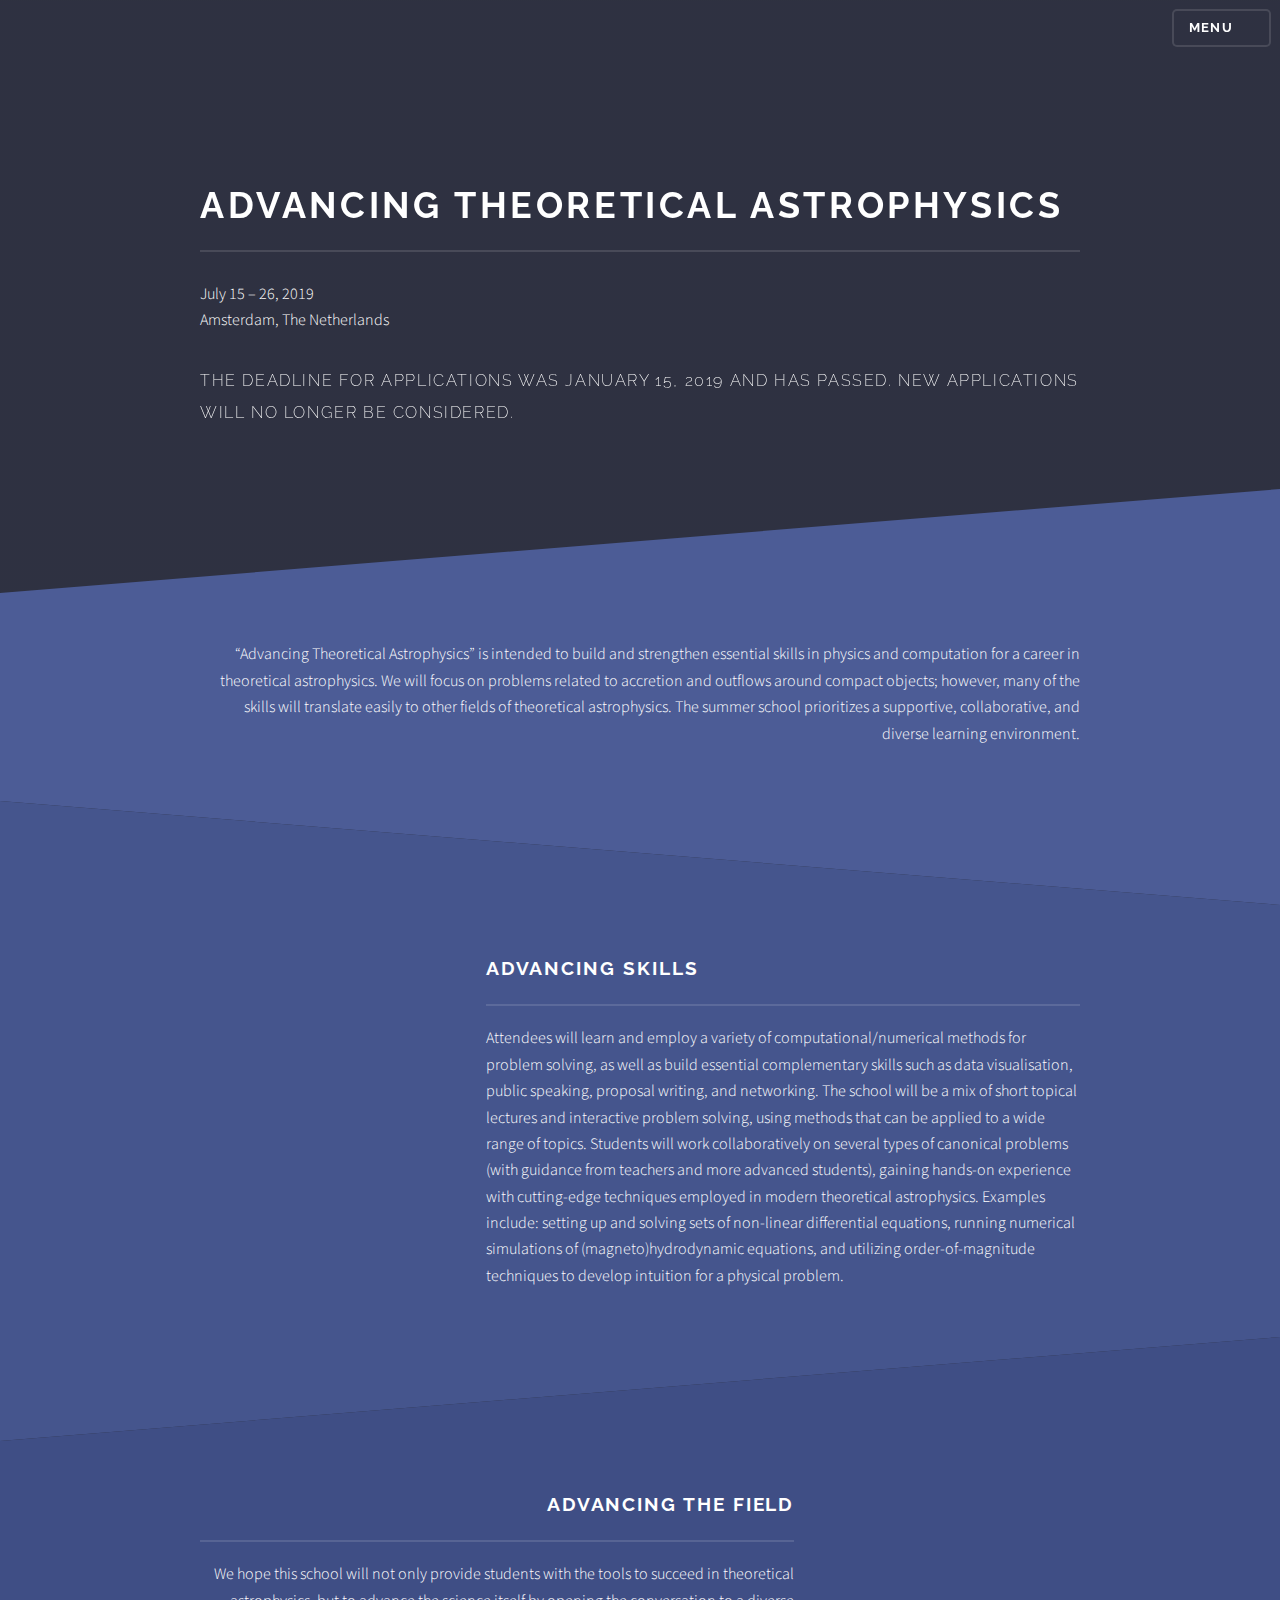
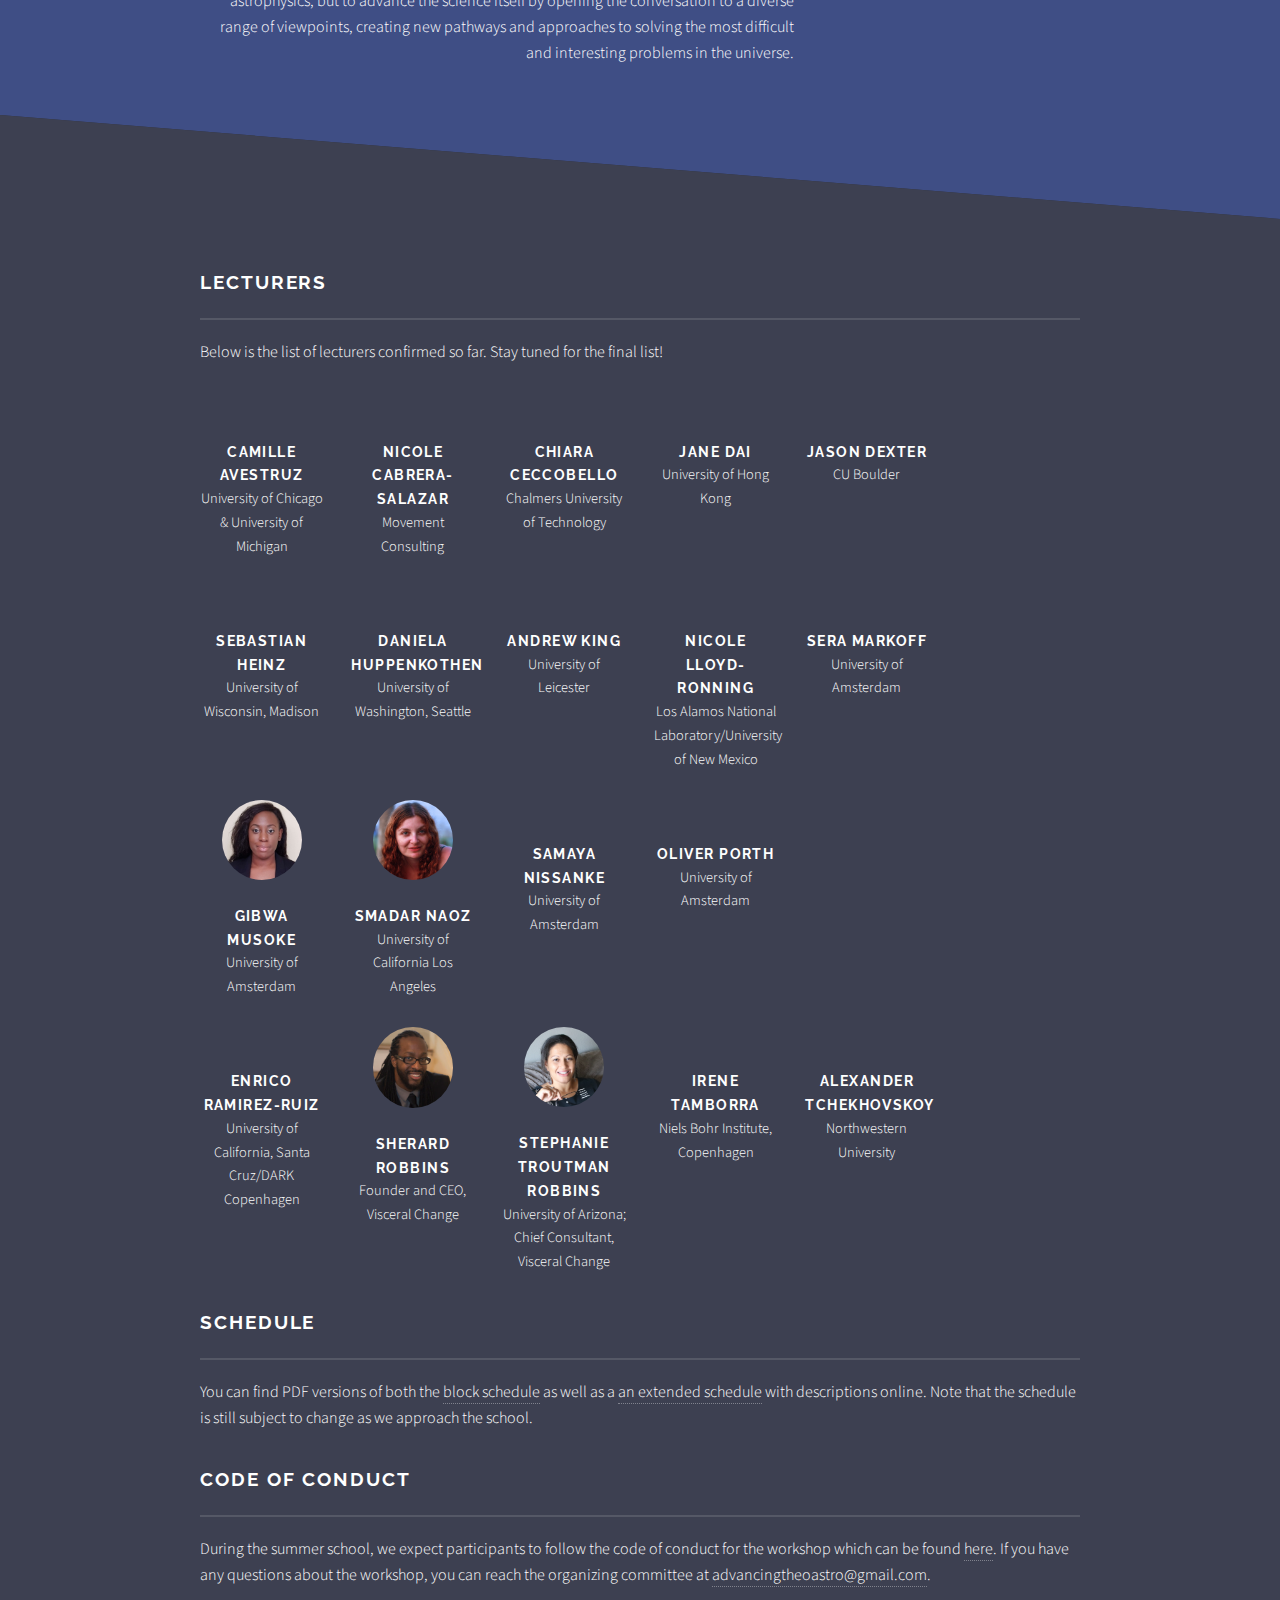
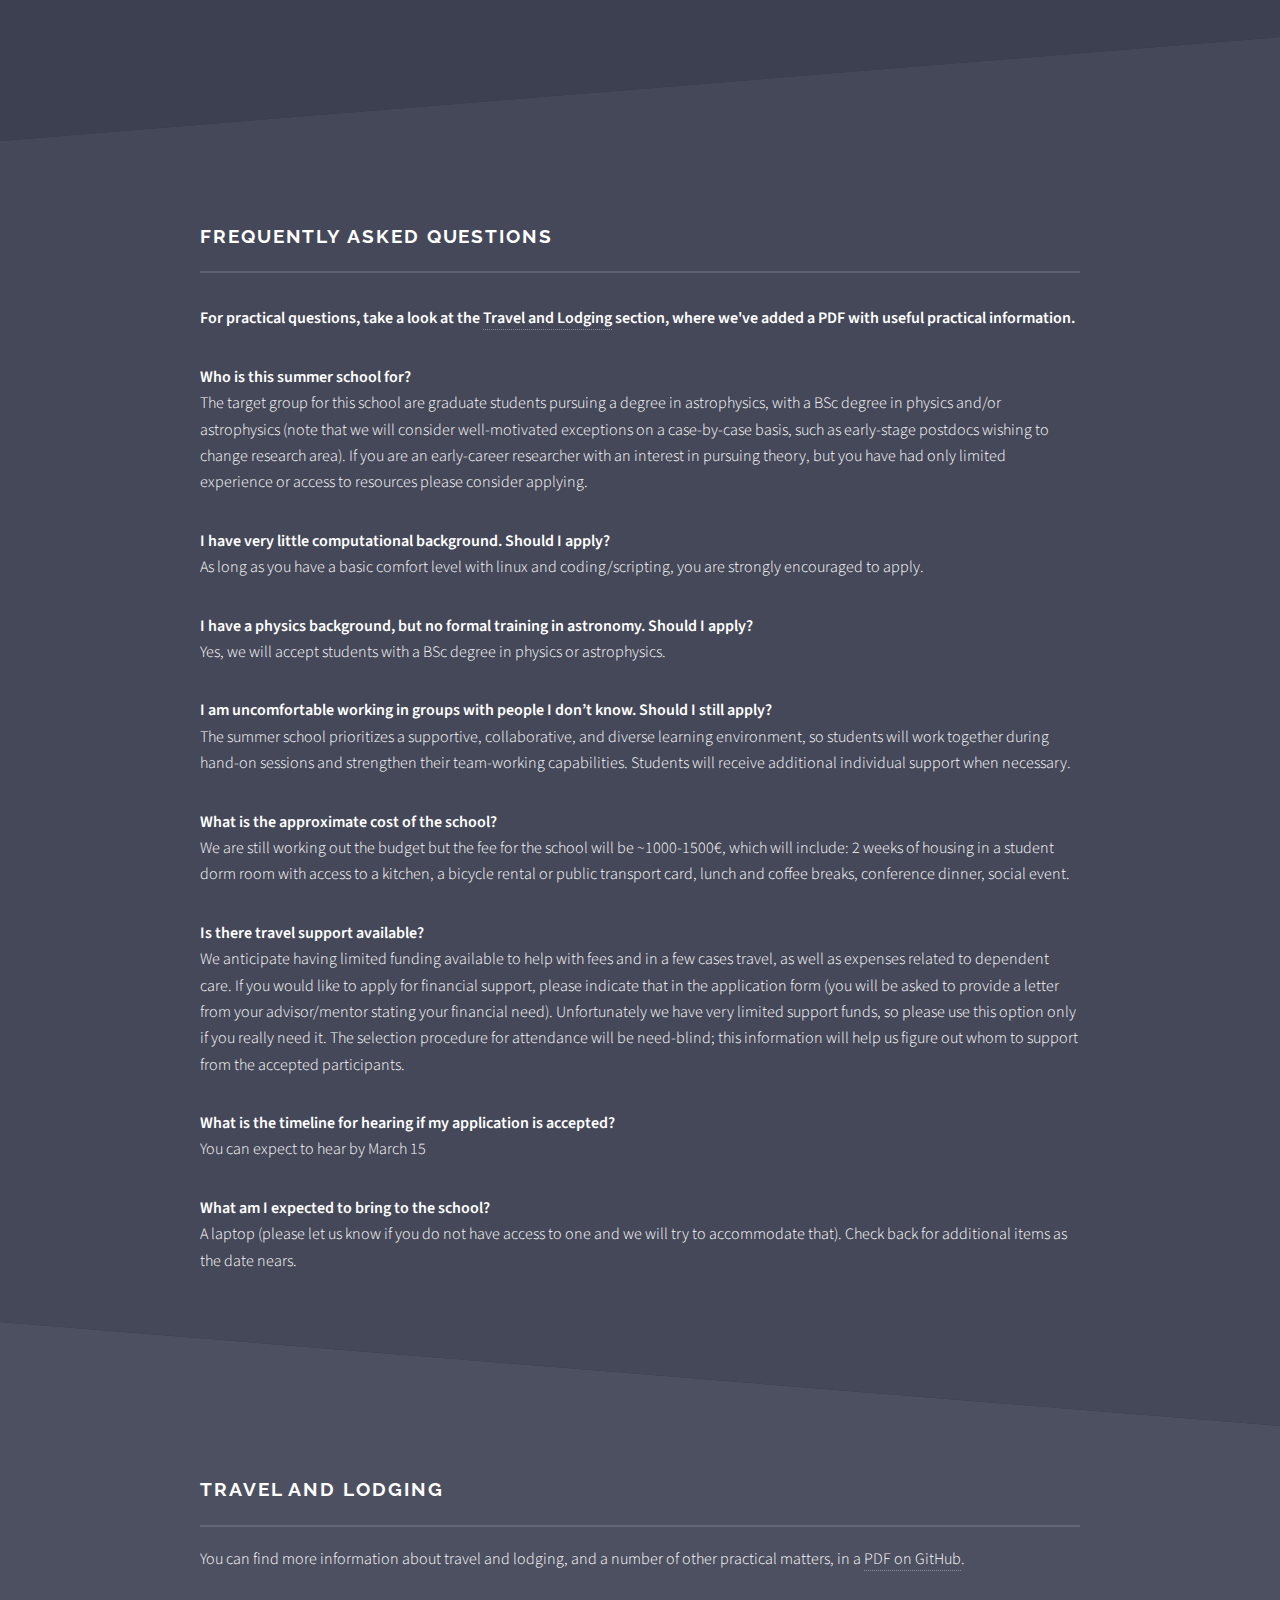
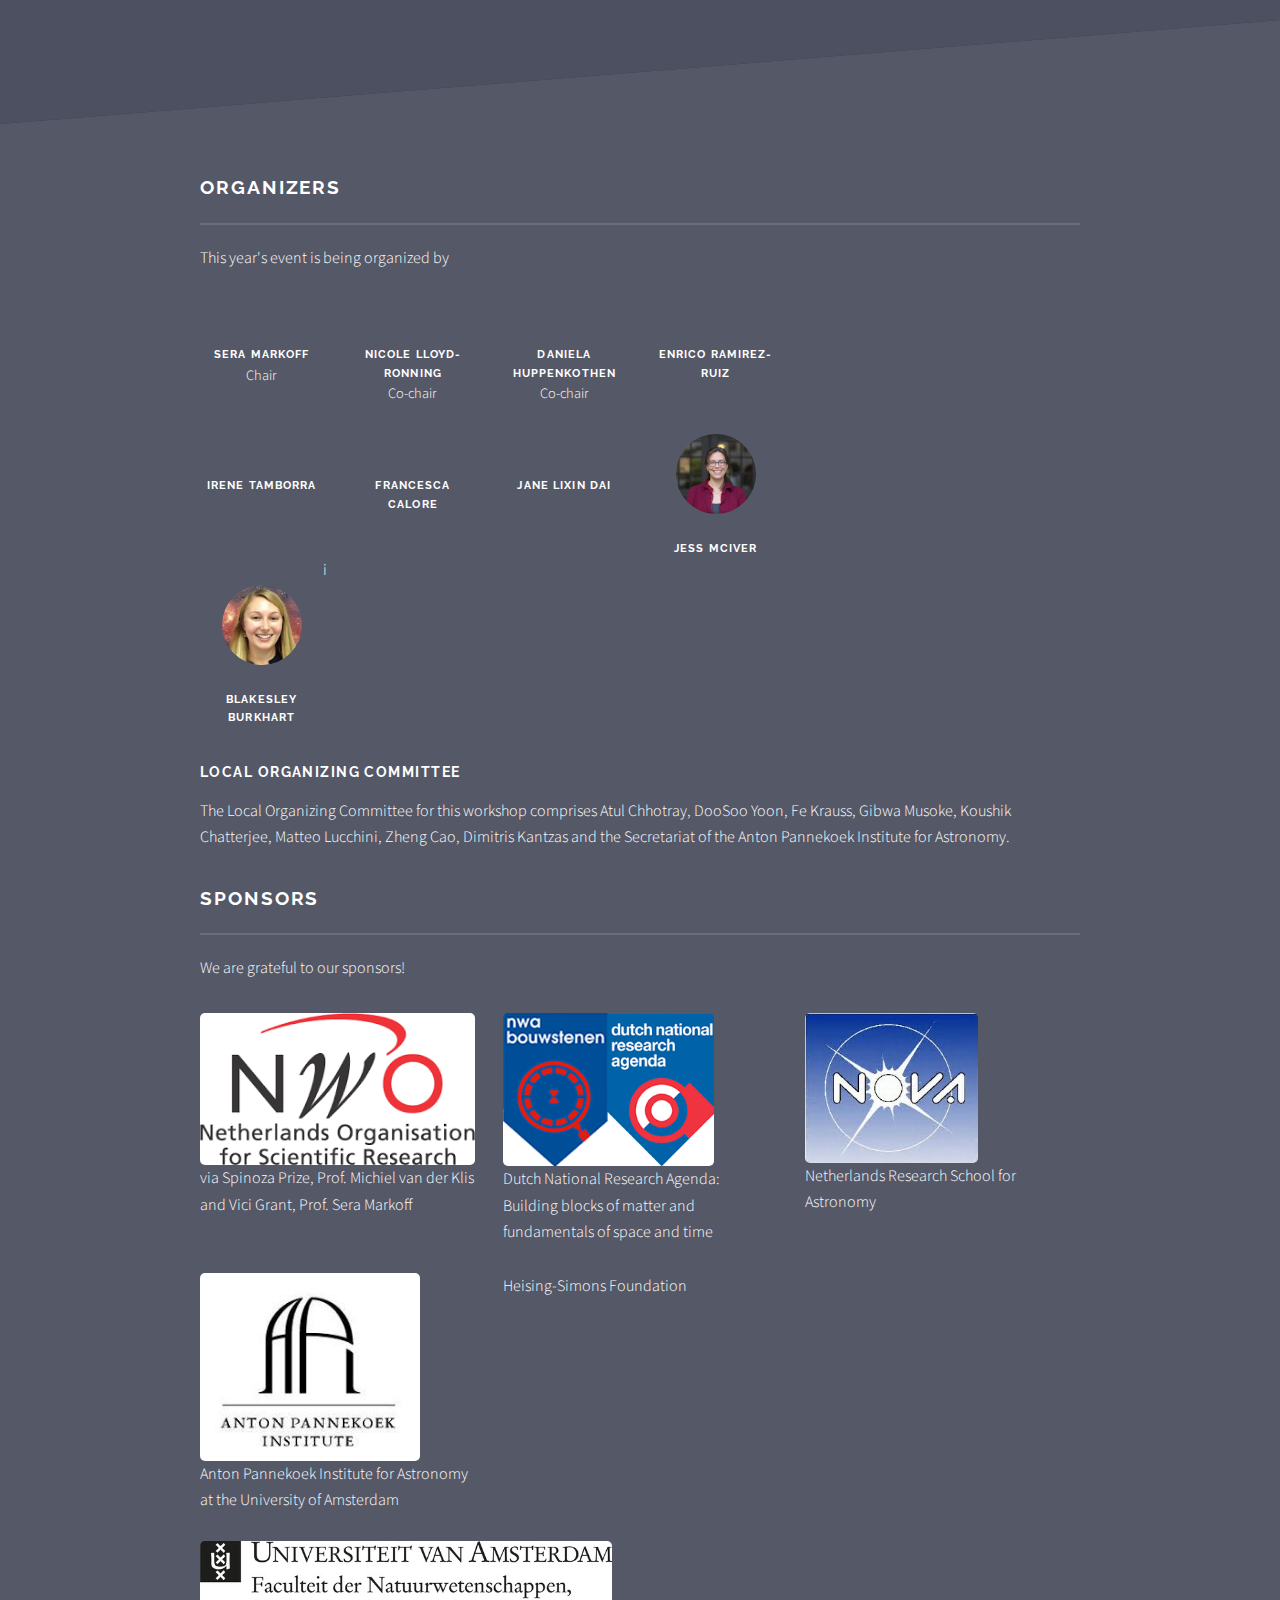
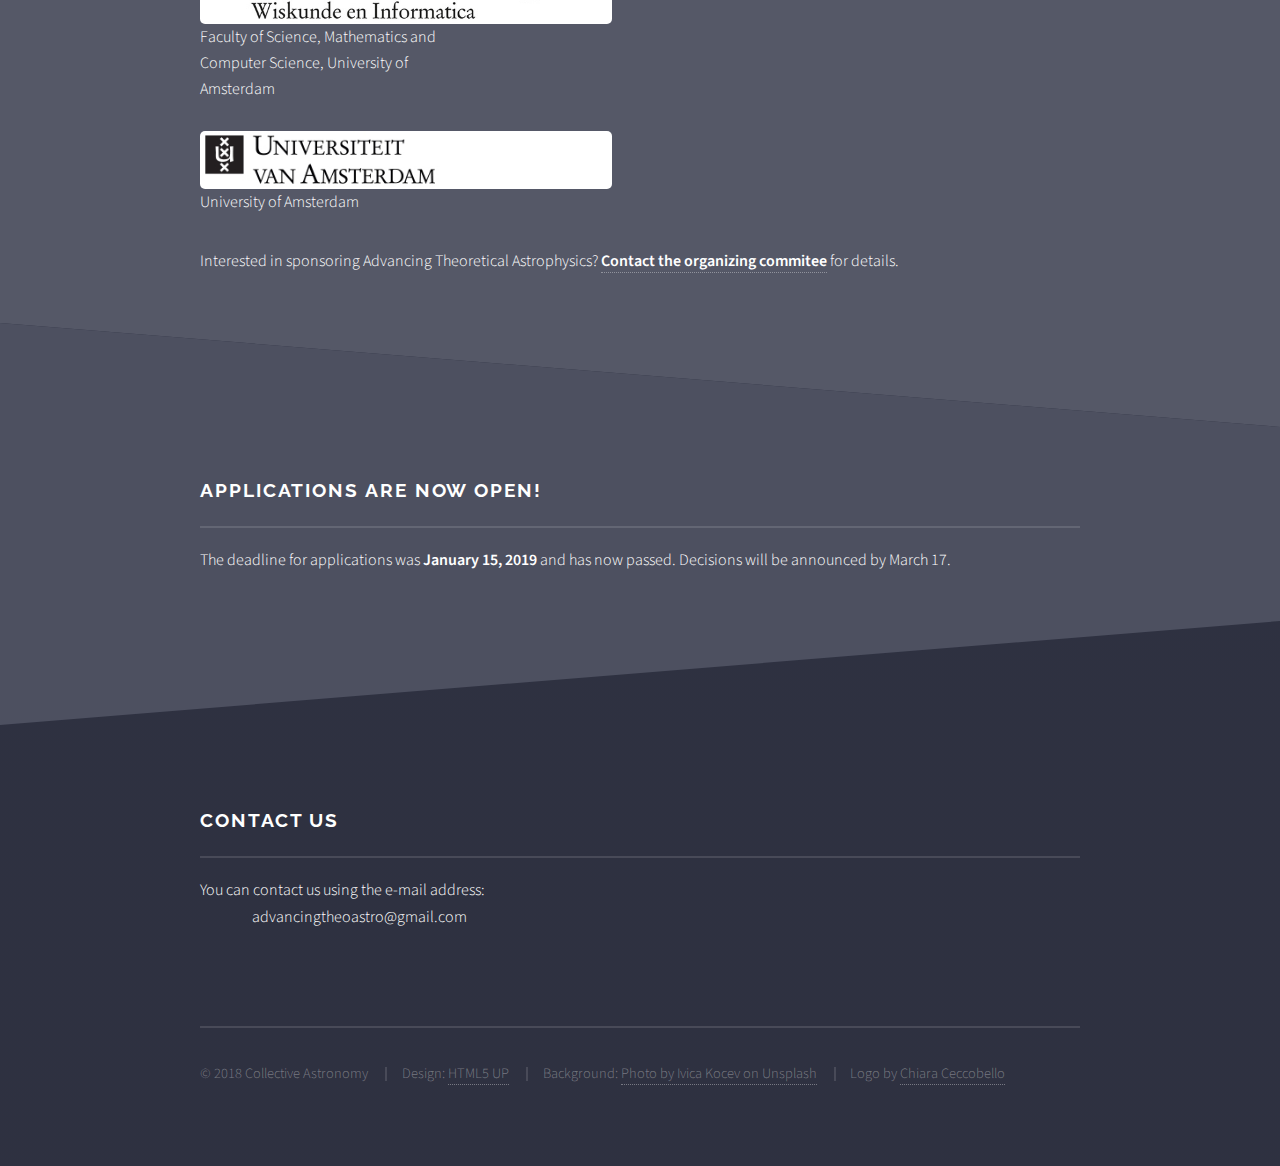
==== commit d488c2b3: "Merge branch 'master' of github.com:collectiveastronomy/advancingtheoastro" ====
--- a/index.html
+++ b/index.html
@@ -54,6 +54,11 @@
 					<section id="banner">
 						<div class="inner">
 							<!-- <div class="logo"><span class="icon fa-diamond"></span></div> -->
+							<p>
+
+                                                                        <span class="image"><img src="images/bridge_final_white.png" alt="" width="750pt" /></span>
+
+							</p>
 							<h2>Advancing Theoretical Astrophysics</h2>
                                                         July 15 &ndash; 26, 2019</br>
                                                         Amsterdam, The Netherlands</p>
@@ -254,6 +259,10 @@
 							<p><h2 class="major" id="FAQ">Frequently Asked Questions</h2></p>
                                                 
 <p>
+<b>For practical questions, take a look at the <a href="#five">Travel and Lodging</a> section, where we've added a PDF with useful practical information.</b>
+</p>
+
+<p>
 <b>Who is this summer school for?</b><br>
 The target group for this school are graduate students pursuing a degree in astrophysics, with a BSc degree in physics and/or astrophysics (note that we will consider well-motivated exceptions on a case-by-case basis, such as early-stage postdocs wishing to change research area). If you are an early-career researcher with an interest in pursuing theory, but you have had only limited experience or access to resources please consider applying. 
 </p>
@@ -292,11 +301,9 @@
                                                         <section id="five" class="wrapper alt style5">
                                                             <div class="inner">
                                                                 <h2 class="major">Travel and lodging</h2>
-                                                                <p>We'll soon add more information about travel and lodging to this website!
-								<h3>Getting here</h3>
-                                                                <p>How to get to University of Amsterdam</p>
-								<h3>Lodging</h3>
-                                                            </div>
+                                                            <p> You can find more information about travel and lodging, and a number of other practical matters, in a <a href="https://github.com/collectiveastronomy/advancingtheoastro/blob/master/ATA_FAQs.pdf" target="_blank">PDF on GitHub</a>.
+
+								</div>
                                                             </section>
                                                                      
 							<section id="six" class="wrapper style6">
@@ -309,19 +316,23 @@
                                                                             <div class="2u 3u(medium) 4u(small)">
                                                                                 <span class="image"><img src="images/sera.jpg" alt></span>
                                                                                 <h4>Sera Markoff</h4>
+										<p>Chair</p>
+                                                                            </div>
+                                                                            <div class="2u 3u(medium) 4u(small)">
+                                                                                <span class="image"><img src="images/nicole.jpg" alt></span>
+                                                                                <h4>Nicole Lloyd-Ronning</h4>
+                                                				<p>Co-chair</p>
+						                            </div>
+                                                                            <div class="2u 3u(medium) 4u(small)">
+                                                                                <span class="image"><img src="images/huppenkothen.jpg" alt></span>
+                                                                                <h4>Daniela Huppenkothen</h4>
+										<p>Co-chair</p>
                                                                             </div>
                                                                             <div class="2u 3u(medium) 4u(small)">
                                                                                 <span class="image"><img src="images/enrico.jpg" alt></span>
                                                                                 <h4>Enrico Ramirez-Ruiz</h4>
                                                                             </div>
-                                                                            <div class="2u 3u(medium) 4u(small)">
-                                                                                <span class="image"><img src="images/nicole.jpg" alt></span>
-                                                                                <h4>Nicole Lloyd-Ronning</h4>
-                                                                            </div>
-                                                                            <div class="2u 3u(medium) 4u(small)">
-                                                                                <span class="image"><img src="images/huppenkothen.jpg" alt></span>
-                                                                                <h4>Daniela Huppenkothen</h4>
-                                                                            </div>
+
 									</div>
                                                                         <div class="row uniform speakers organizers">
 
@@ -433,6 +444,8 @@
 								<li>&copy; 2018 Collective Astronomy</li>
 							<li>Design: <a href="http://html5up.net">HTML5 UP</a></li>
                                                                 <li>Background: <a href="https://unsplash.com/photos/hgyWonRntB8">Photo by Ivica Kocev on Unsplash</a></li>
+							<li>Logo by <a href="https://www.chalmers.se/en/staff/Pages/chiara-ceccobello.aspx" target="_blank">Chiara Ceccobello</a></li> 
+				
 							</ul>
 						</div>
 					</section>
--- a/assets/css/main.css
+++ b/assets/css/main.css
@@ -57,6 +57,12 @@
 	}
 
 /* Grid */
+	.center-div p
+	{
+	     position: relative;
+	     top: 50%;
+	     transform: perspective(1px) translateY(-50%);
+	}
 
 	.row {
 		border-bottom: solid 1px transparent;
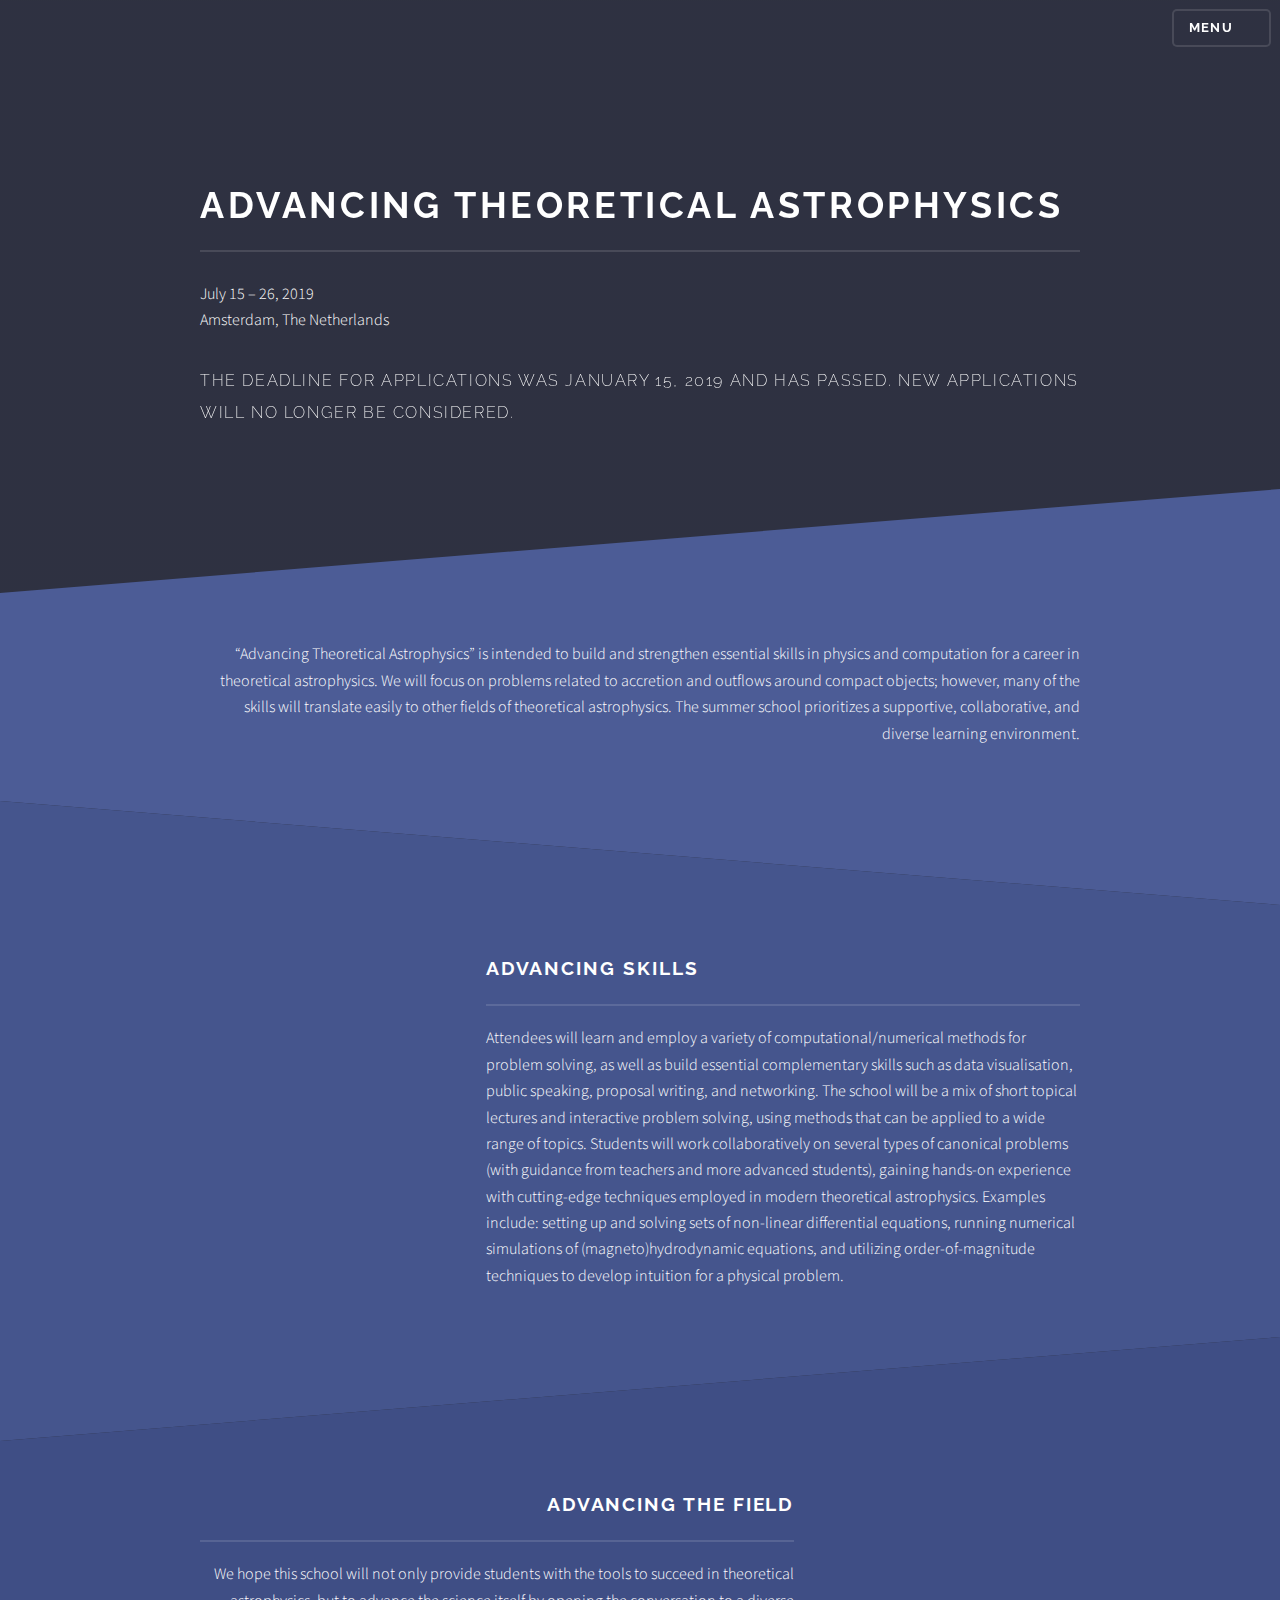
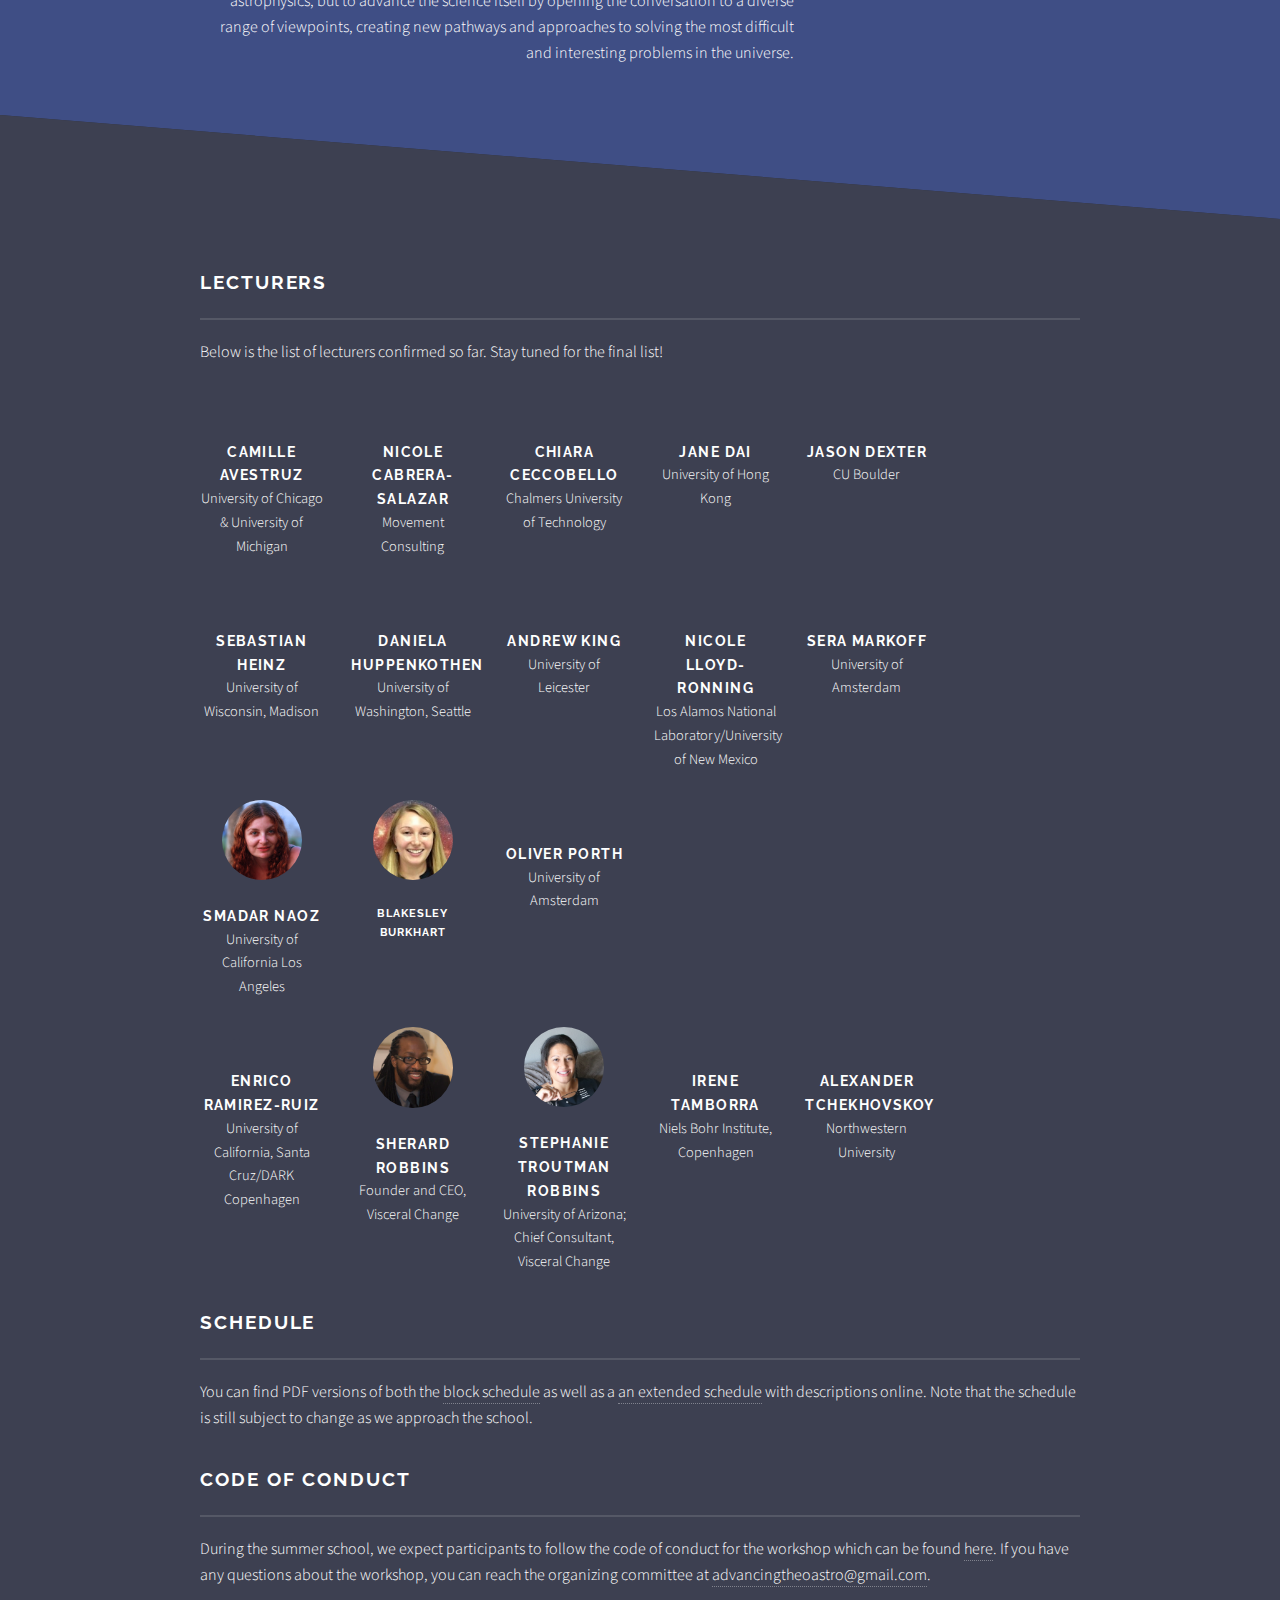
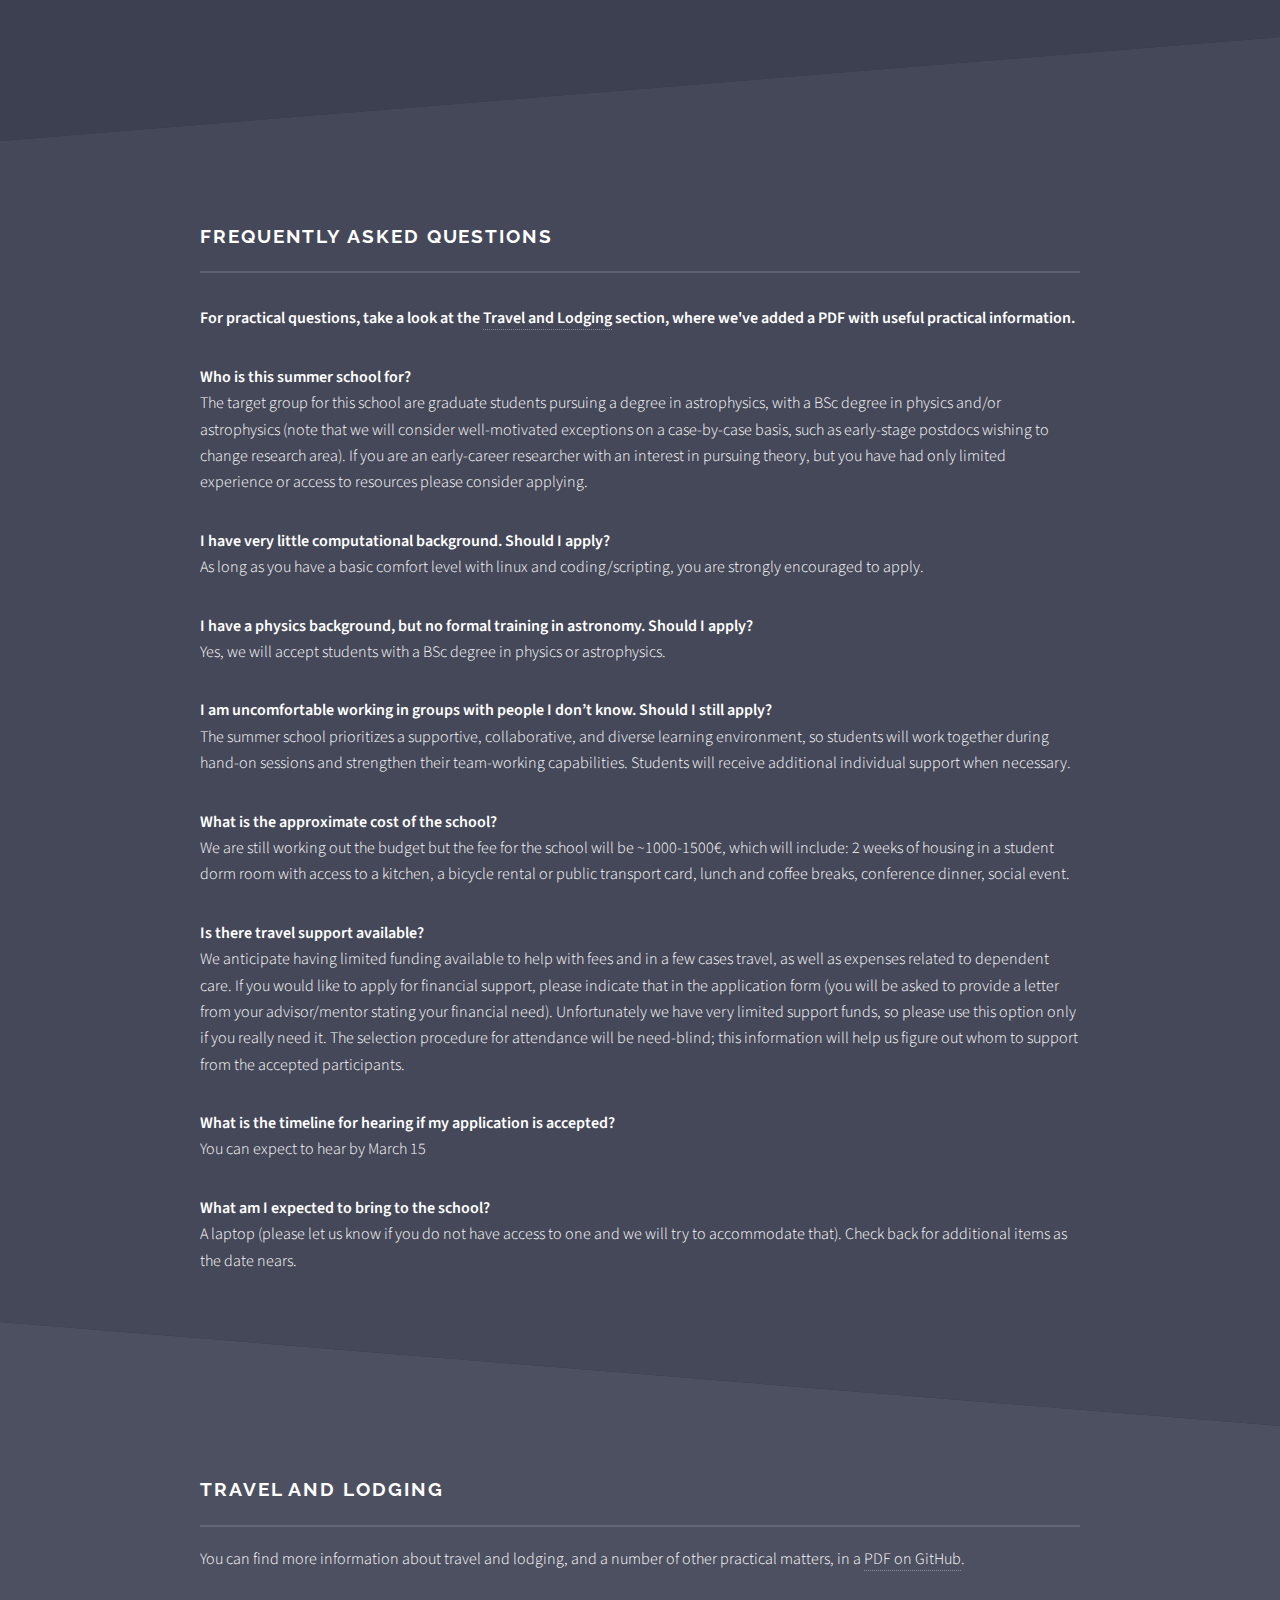
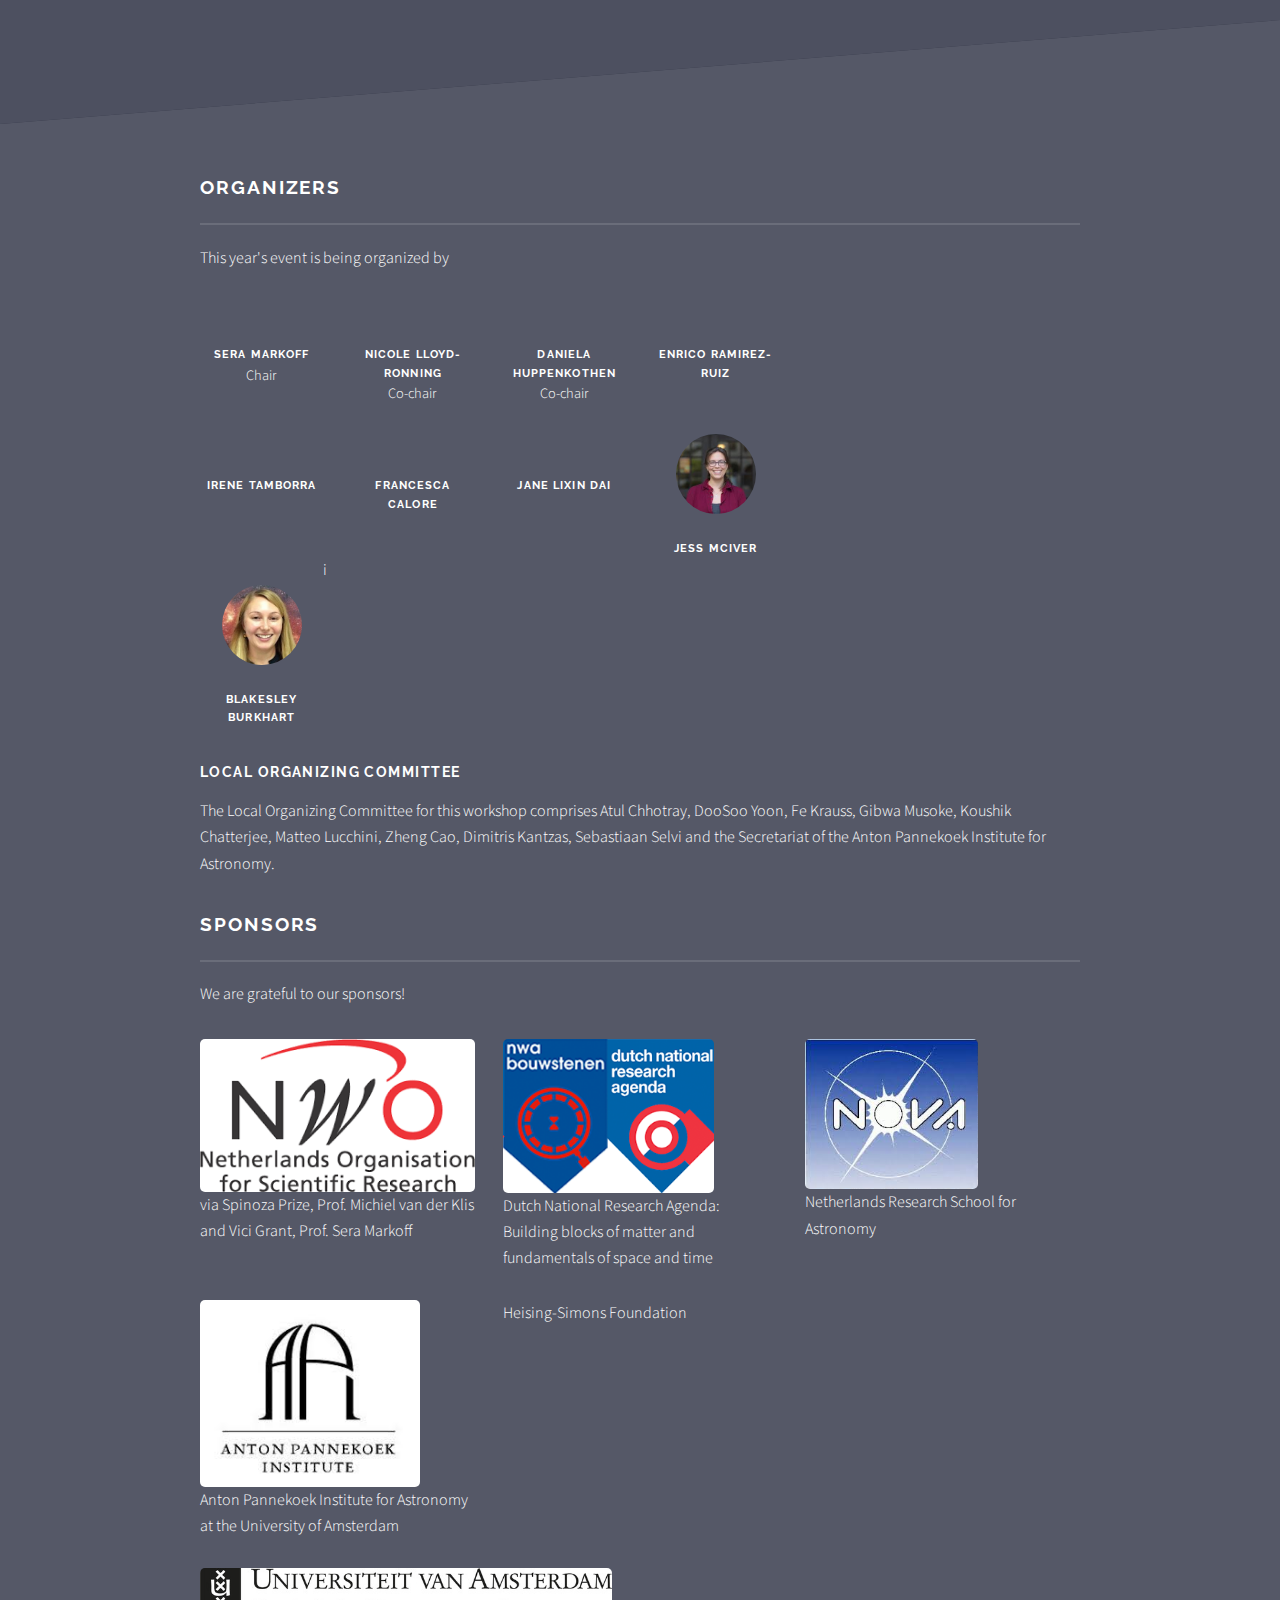
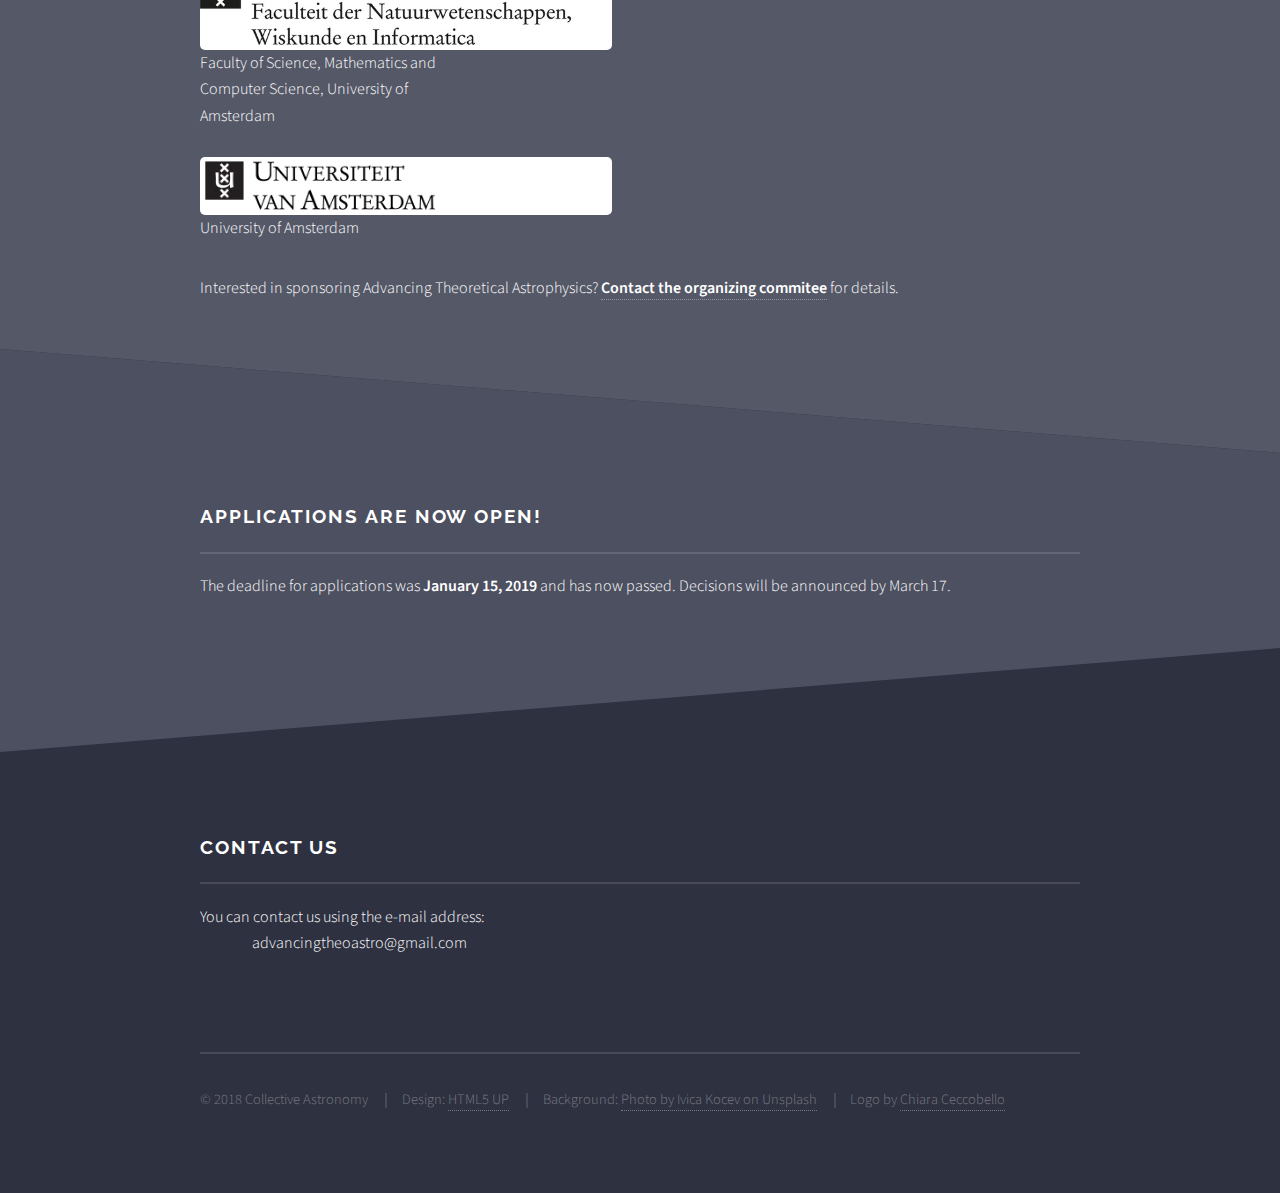
==== commit cfe67f48: "updated list of lecturers" ====
--- a/index.html
+++ b/index.html
@@ -179,22 +179,15 @@
                                                                         <div class="row uniform speakers organizers">
 									   
  
-                                                                            <div class="2u 3u(medium) 4u(small)">
-                                                                                <span class="image"><img src="images/gibwa.jpg" alt></span>
-                                                                                <h3>Gibwa Musoke</h3>
-                                                                                <p>University of Amsterdam</p>
-                                                                                </div>
-
 									    <div class="2u 3u(medium) 4u(small)">
                                                                                 <span class="image"><img src="images/smadar.jpg" alt></span>
                                                                                 <h3>Smadar Naoz</h3>
                                                                                 <p>University of California Los Angeles</p>
                                                                                 </div>
                                                                             <div class="2u 3u(medium) 4u(small)">
-                                                                                <span class="image"><img src="images/samaya.jpg" alt></span>
-                                                                                <h3>Samaya Nissanke</h3>
-                                                                                <p>University of Amsterdam</p>
-                                                                                </div>
+                                                                                <span class="image"><img src="images/blakesley.jpg" alt></span>
+                                                                                <h4>Blakesley Burkhart</h4>
+                                                                            </div>
 
                                                                             <div class="2u 3u(medium) 4u(small)">
                                                                                 <span class="image"><img src="images/porth.jpg" alt></span>
@@ -364,7 +357,7 @@
                                                                     </div>
 					<div>
 					<h3 class="minor">Local Organizing Committee</h3>
-					<p>The Local Organizing Committee for this workshop comprises Atul Chhotray, DooSoo Yoon, Fe Krauss, Gibwa Musoke, Koushik Chatterjee, Matteo Lucchini, Zheng Cao, Dimitris Kantzas and the Secretariat of the Anton Pannekoek Institute for Astronomy.</p>
+					<p>The Local Organizing Committee for this workshop comprises Atul Chhotray, DooSoo Yoon, Fe Krauss, Gibwa Musoke, Koushik Chatterjee, Matteo Lucchini, Zheng Cao, Dimitris Kantzas, Sebastiaan Selvi and the Secretariat of the Anton Pannekoek Institute for Astronomy.</p>
 					</div>
 								 
 								    <h2 class="major" id="sponsors">Sponsors</h2>
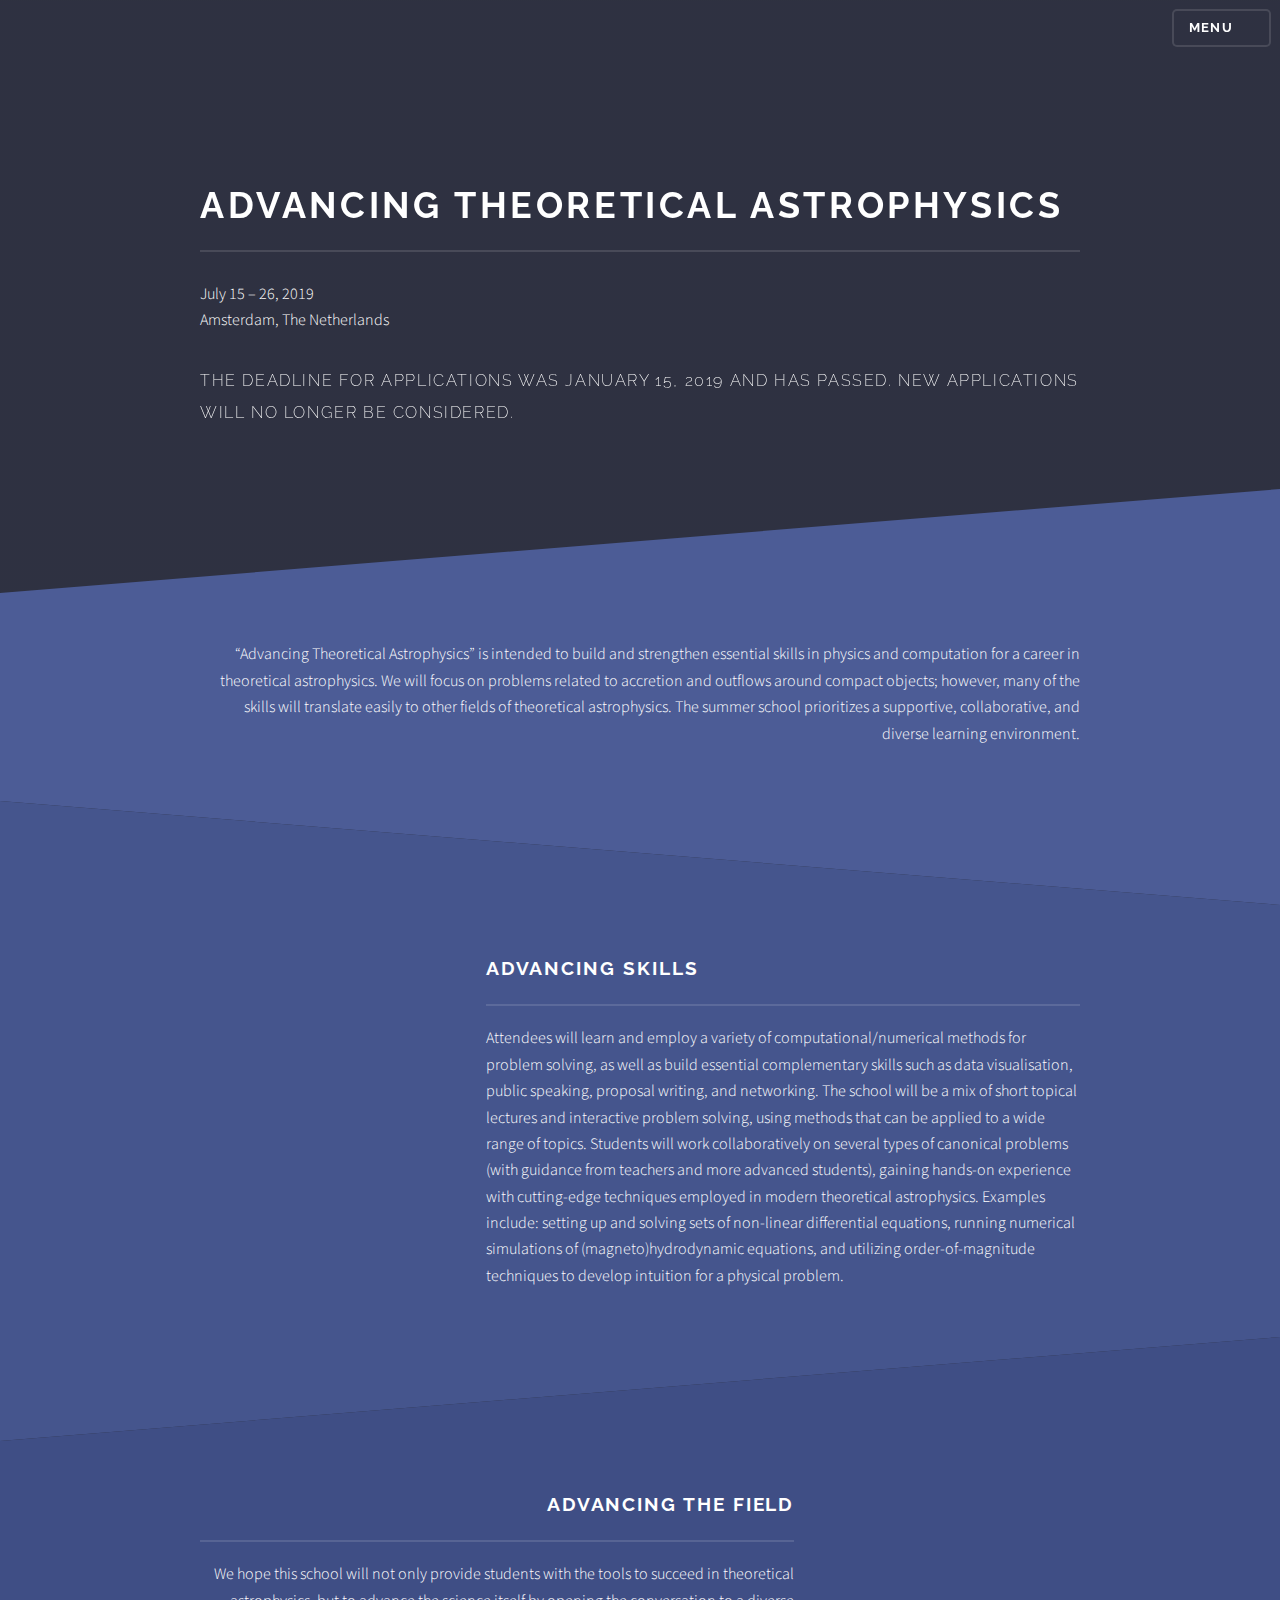
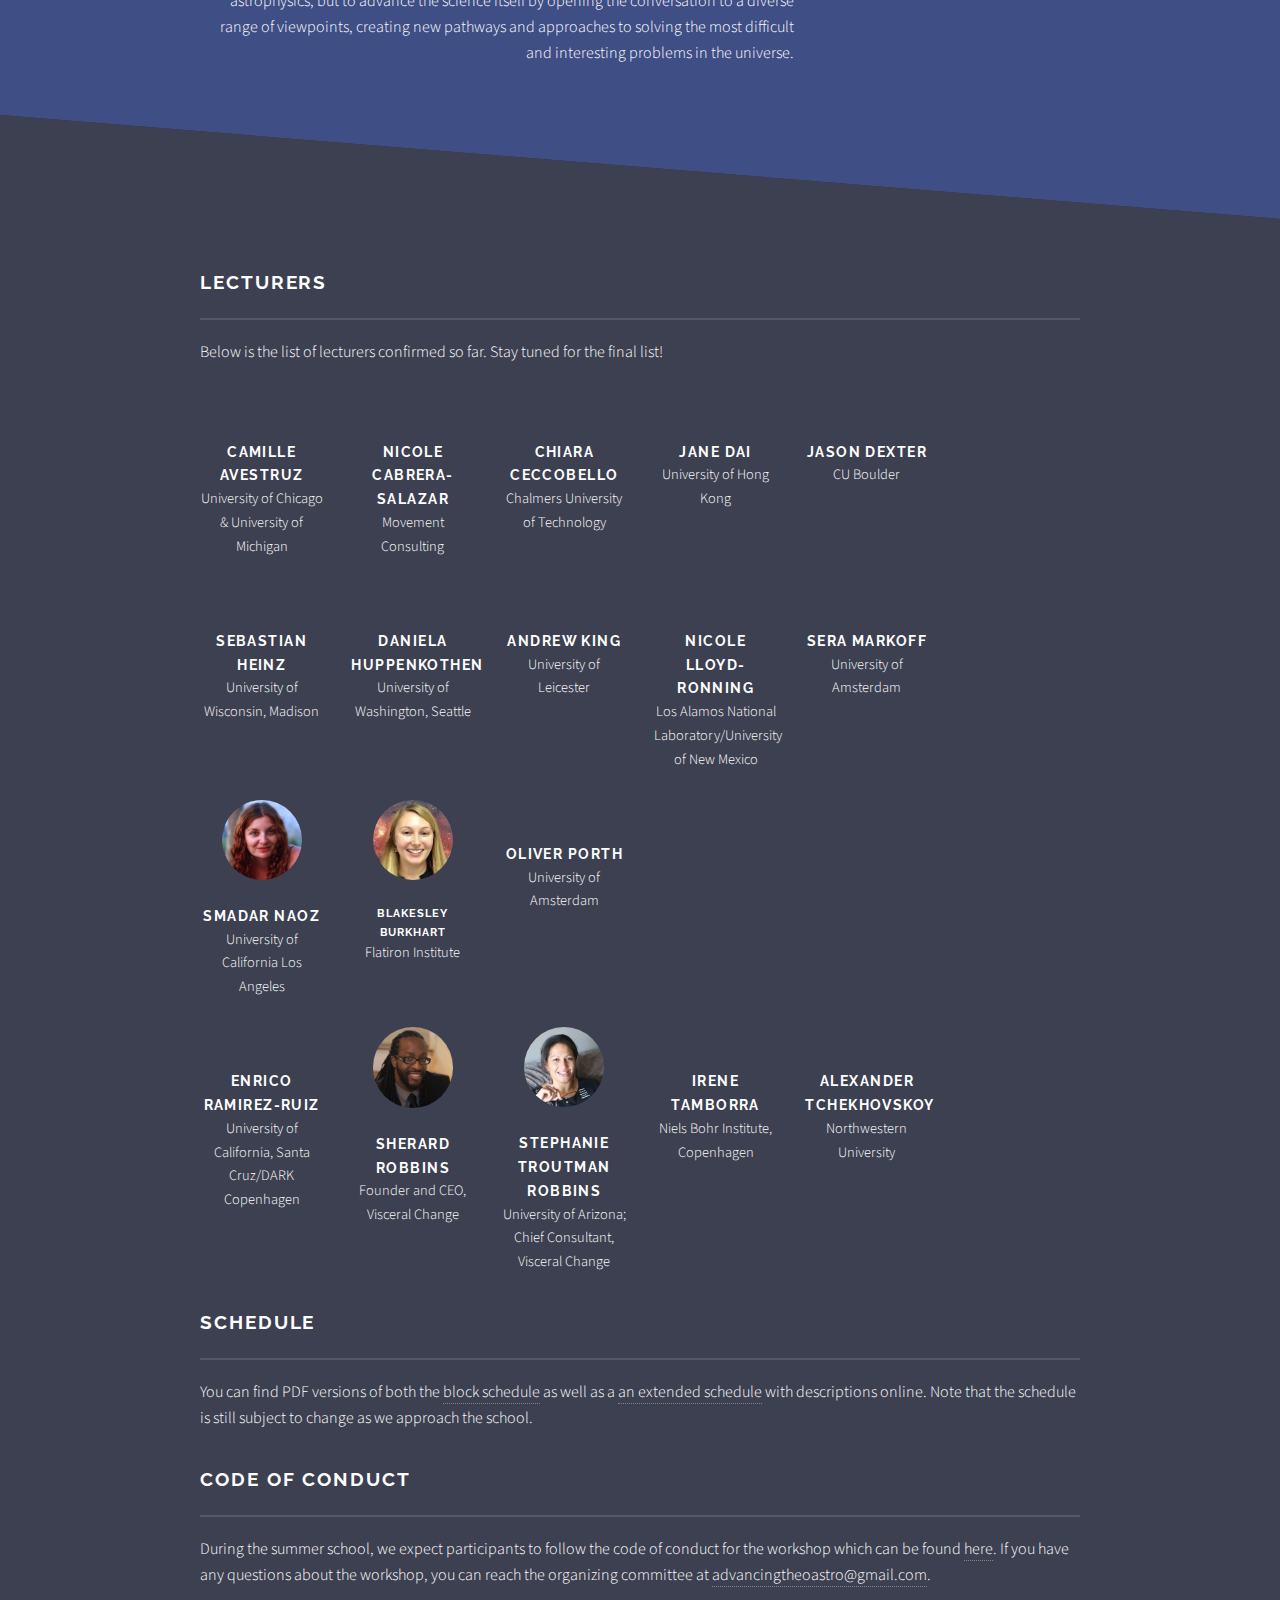
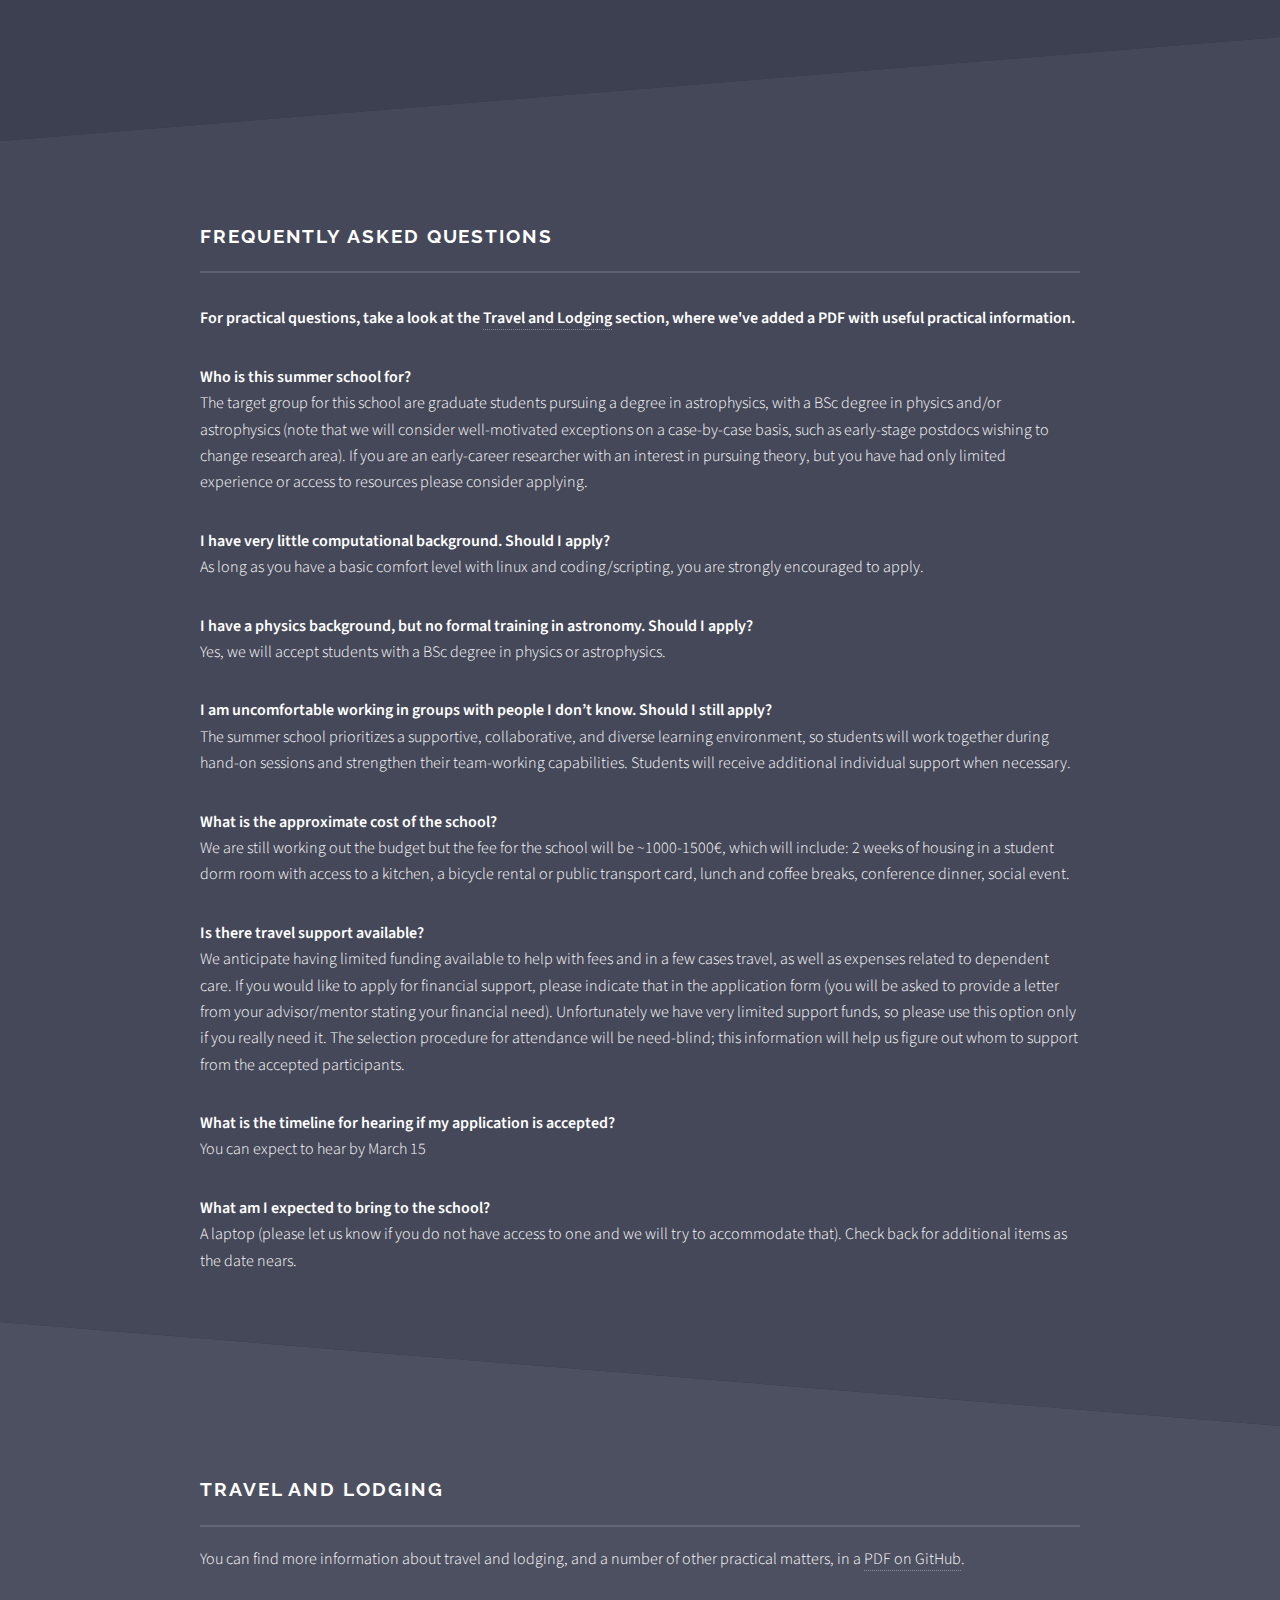
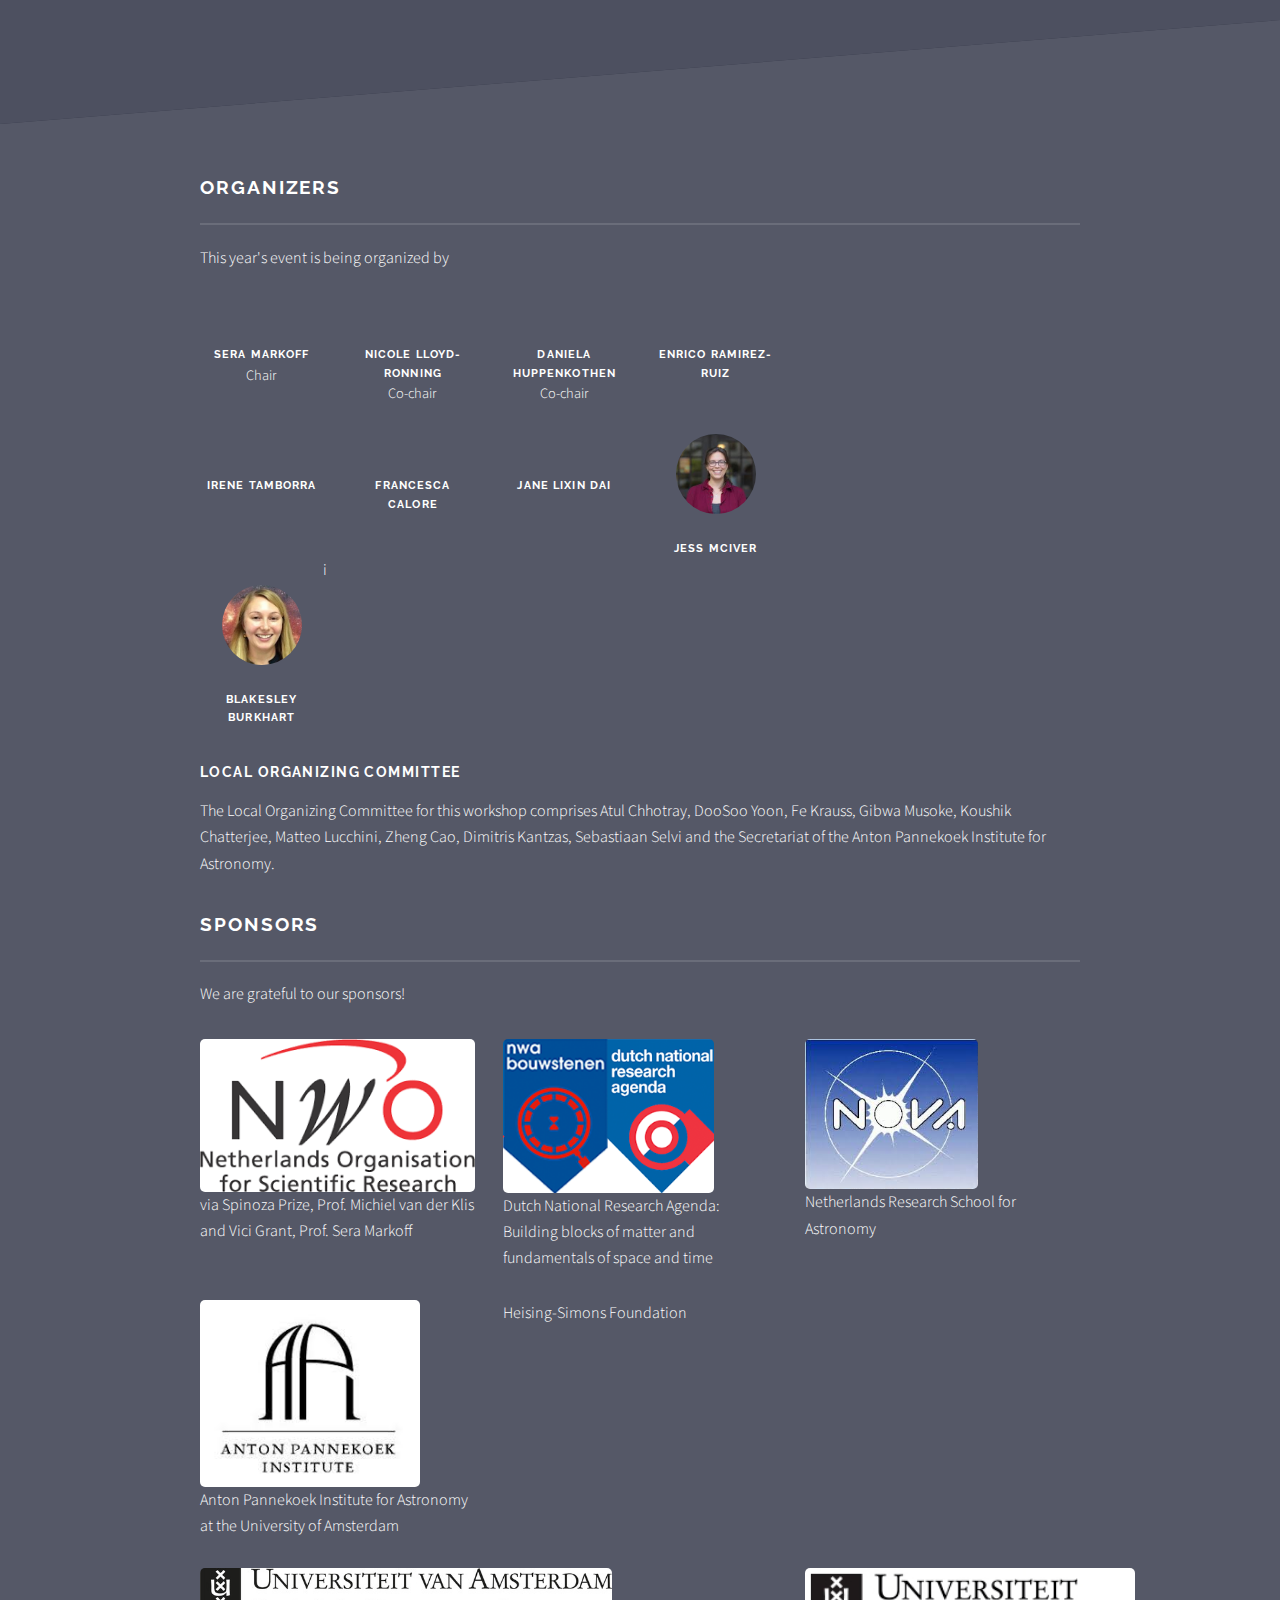
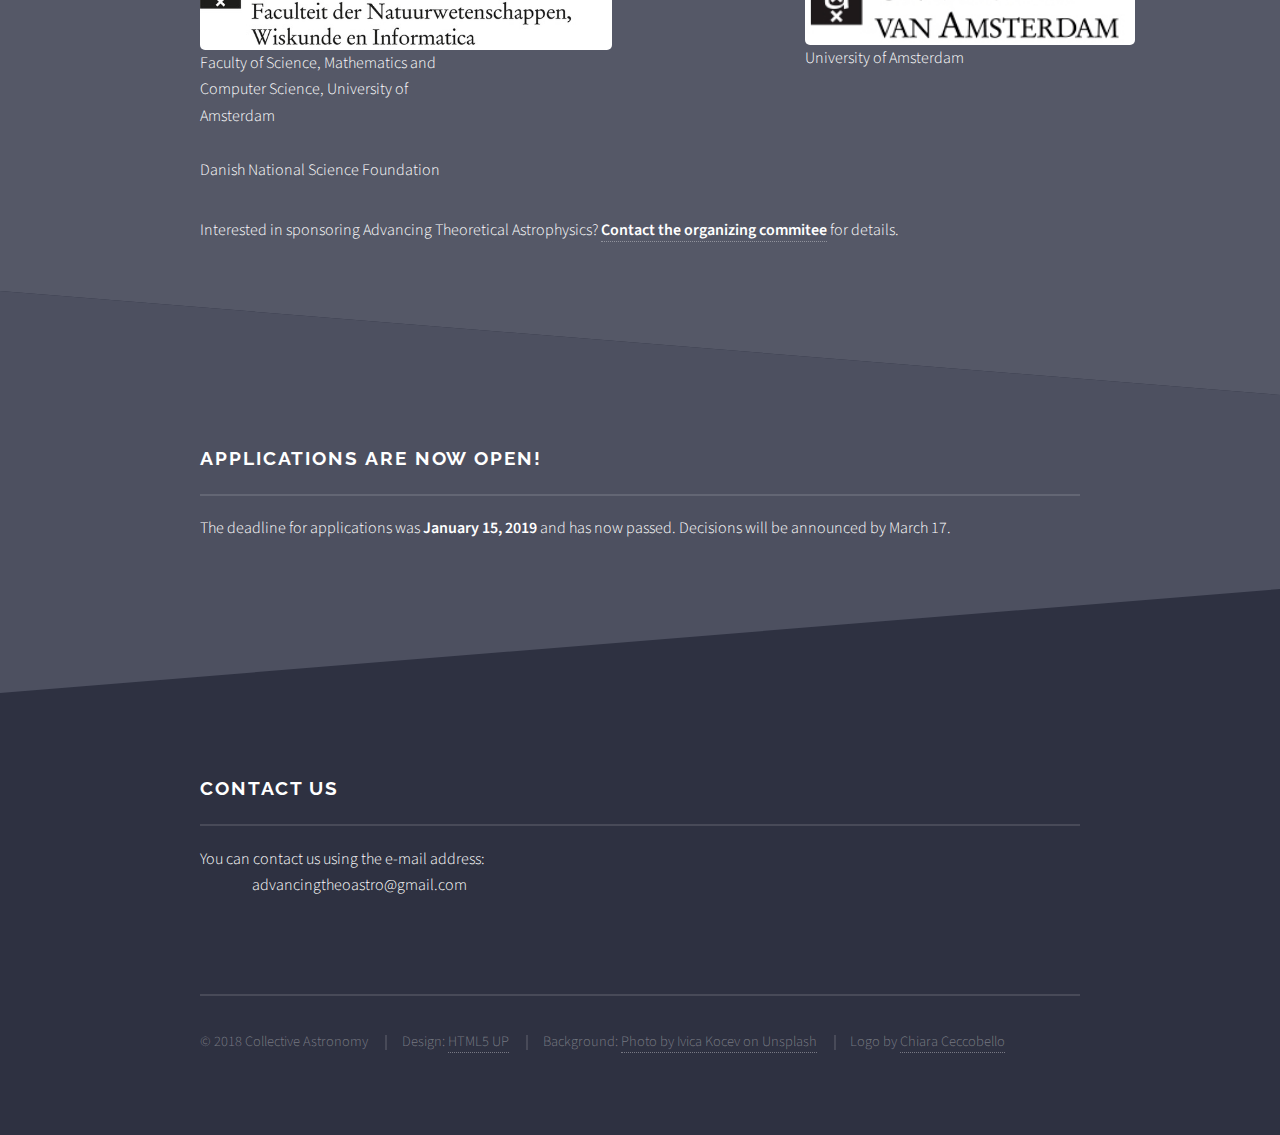
==== commit 029ecdc6: "Added smaller version of UvA logo" ====
--- a/index.html
+++ b/index.html
@@ -187,6 +187,7 @@
                                                                             <div class="2u 3u(medium) 4u(small)">
                                                                                 <span class="image"><img src="images/blakesley.jpg" alt></span>
                                                                                 <h4>Blakesley Burkhart</h4>
+										<p>Flatiron Institute</p>
                                                                             </div>
 
                                                                             <div class="2u 3u(medium) 4u(small)">
@@ -383,16 +384,26 @@
 
                                                                                 <a href="https://www.hsfoundation.org" class="image"  target="_blank"><img src="images/hsf_white.png" alt width="150%">Heising-Simons Foundation</a>
 									     </div>
-									 </div>
-															                                                                        <div class="row uniform">
+									 </div>					
+
+		                                                     <div class="row uniform">
                                                                             <div class="4u 10u$(medium)">
                                                                                 <a href="http://www.uva.nl/en/shared-content/organisatiegids/en/university-of-amsterdam/faculties/faculty-of-science-fnwi/faculty-of-science-fnwi.html" class="image"  target="_blank"><img src="images/uvalogo.jpg" alt width="150%">Faculty of Science, Mathematics and Computer Science, University of Amsterdam</a>
                                                                              </div>
 
-                                                                        </div>
-       <div class="row uniform">
-                                                                            <div class="4u 10u$(medium)">
-                                                                                <a href="http://www.uva.nl/en/" class="image"  target="_blank"><img src="images/uvageneral.jpg" alt width="150%">University of Amsterdam</a>
+                                                                            <div class="4u 10u$(medium)">
+                                                                            </div>
+
+                                                                            <div class="4u 10u$(medium)">
+                                                                                <a href="http://www.uva.nl/en/" class="image"  target="_blank"><img src="images/uvageneral_small.png" alt width="120%">University of Amsterdam</a>
+                                                                             </div>
+
+								     </div>
+                                                                     <div class="row uniform">
+
+
+                                                                            <div class="4u 10u$(medium)">
+                                                                                <a href="https://dg.dk/en/" class="image"  target="_blank"><img src="images/dnsf.png" alt width="100%">Danish National Science Foundation</a>
                                                                              </div>
 
                                                                         </div>
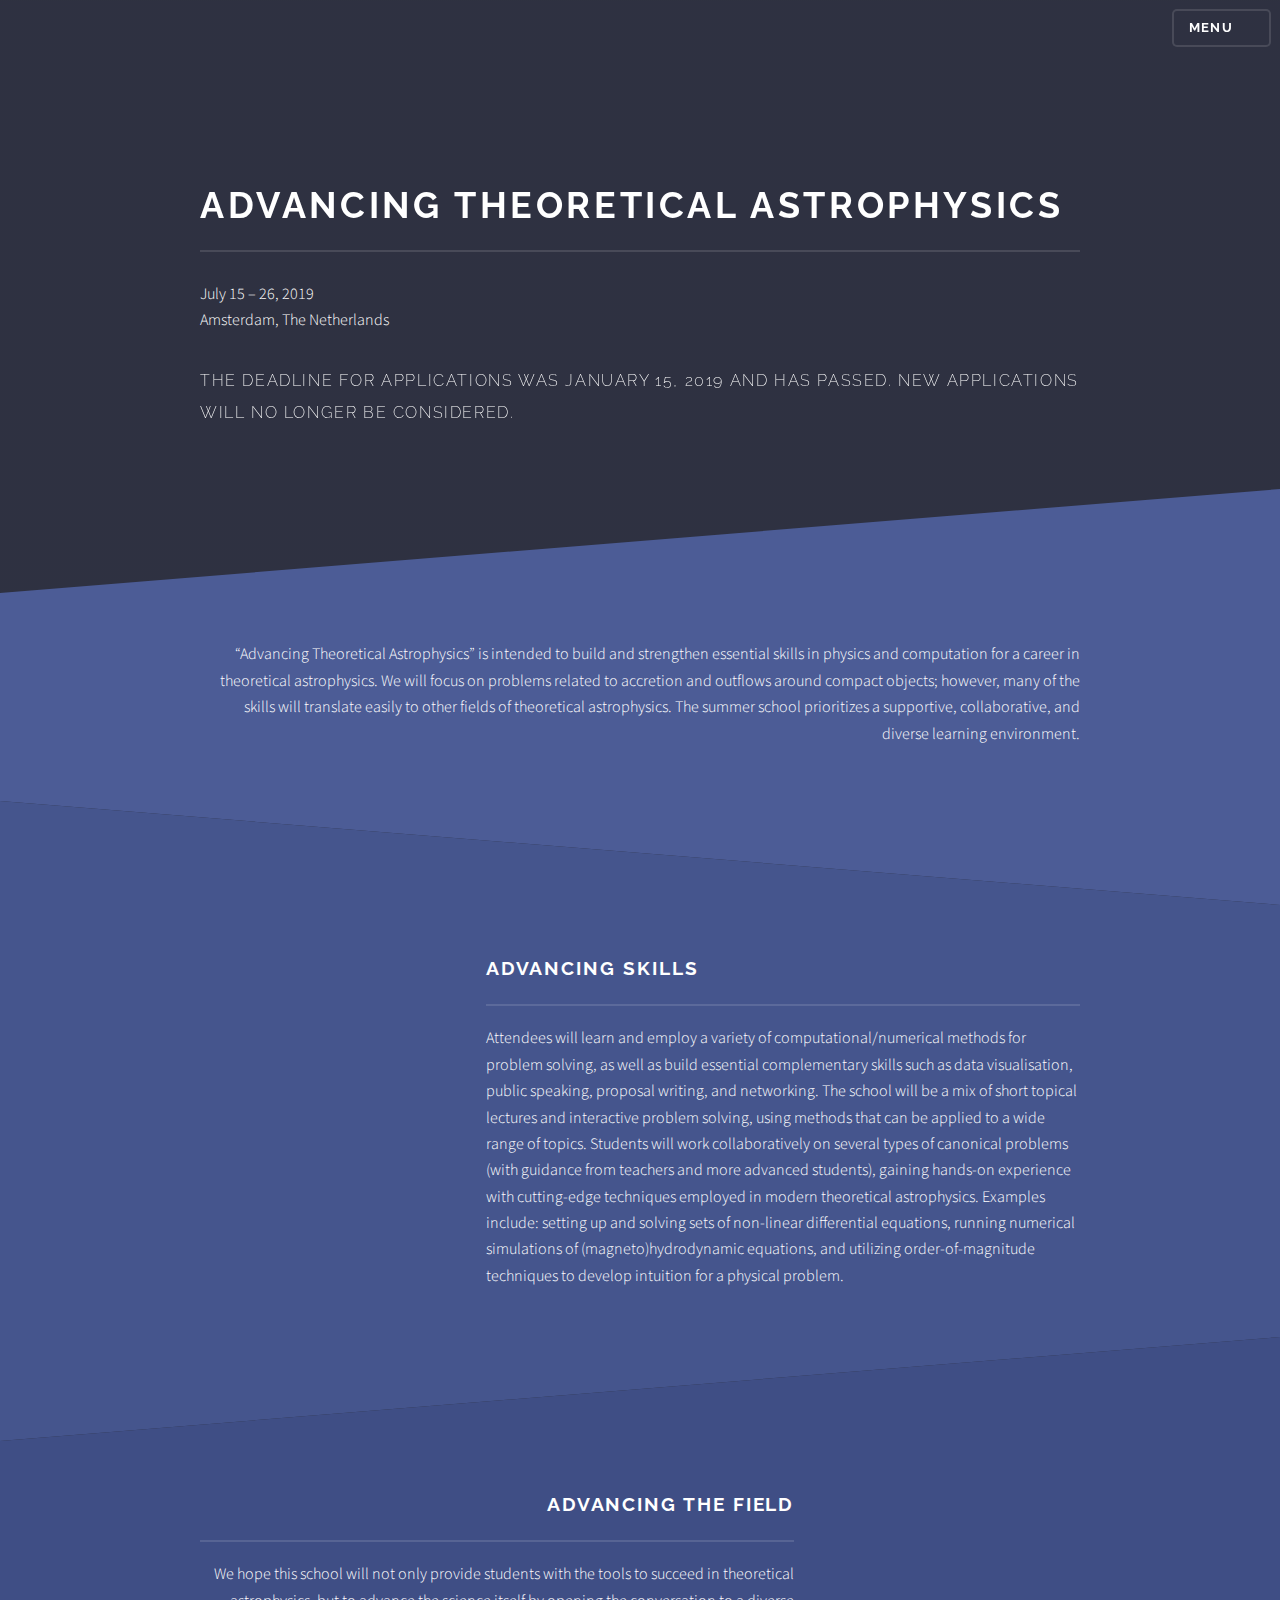
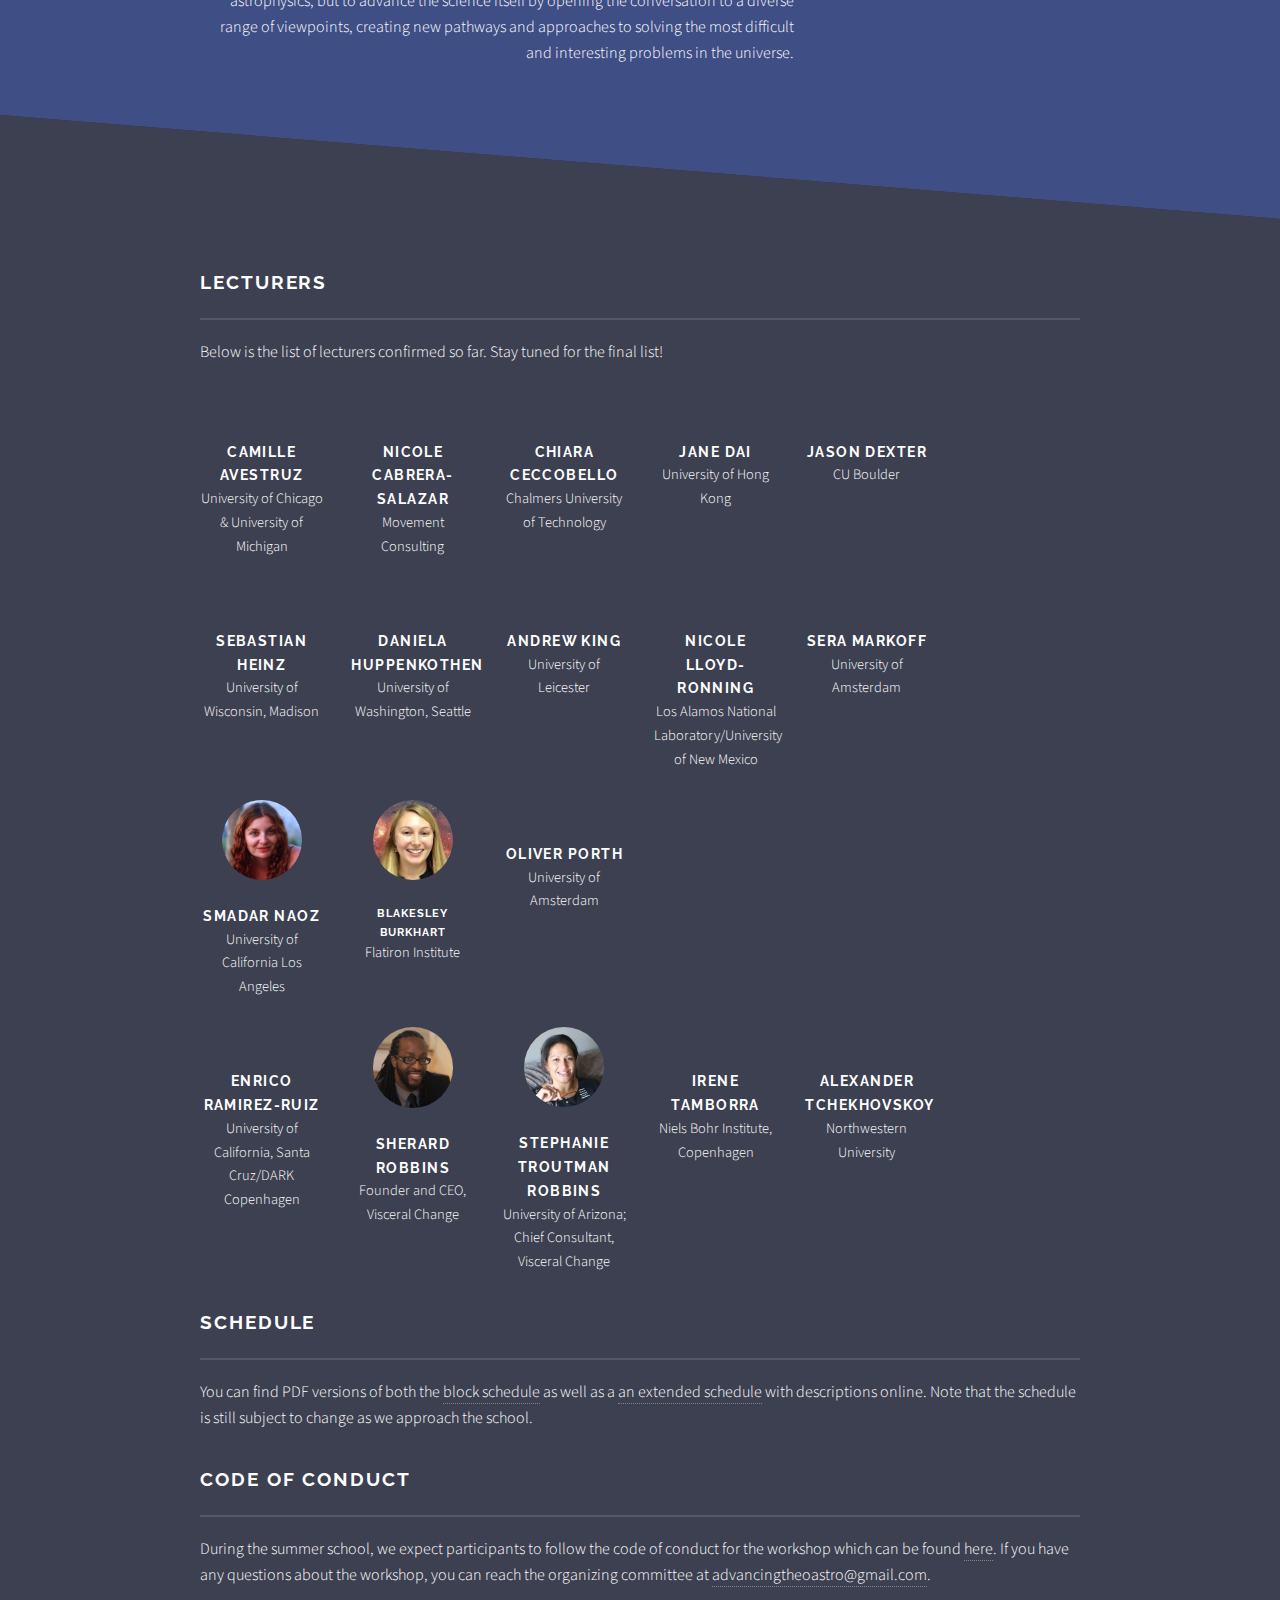
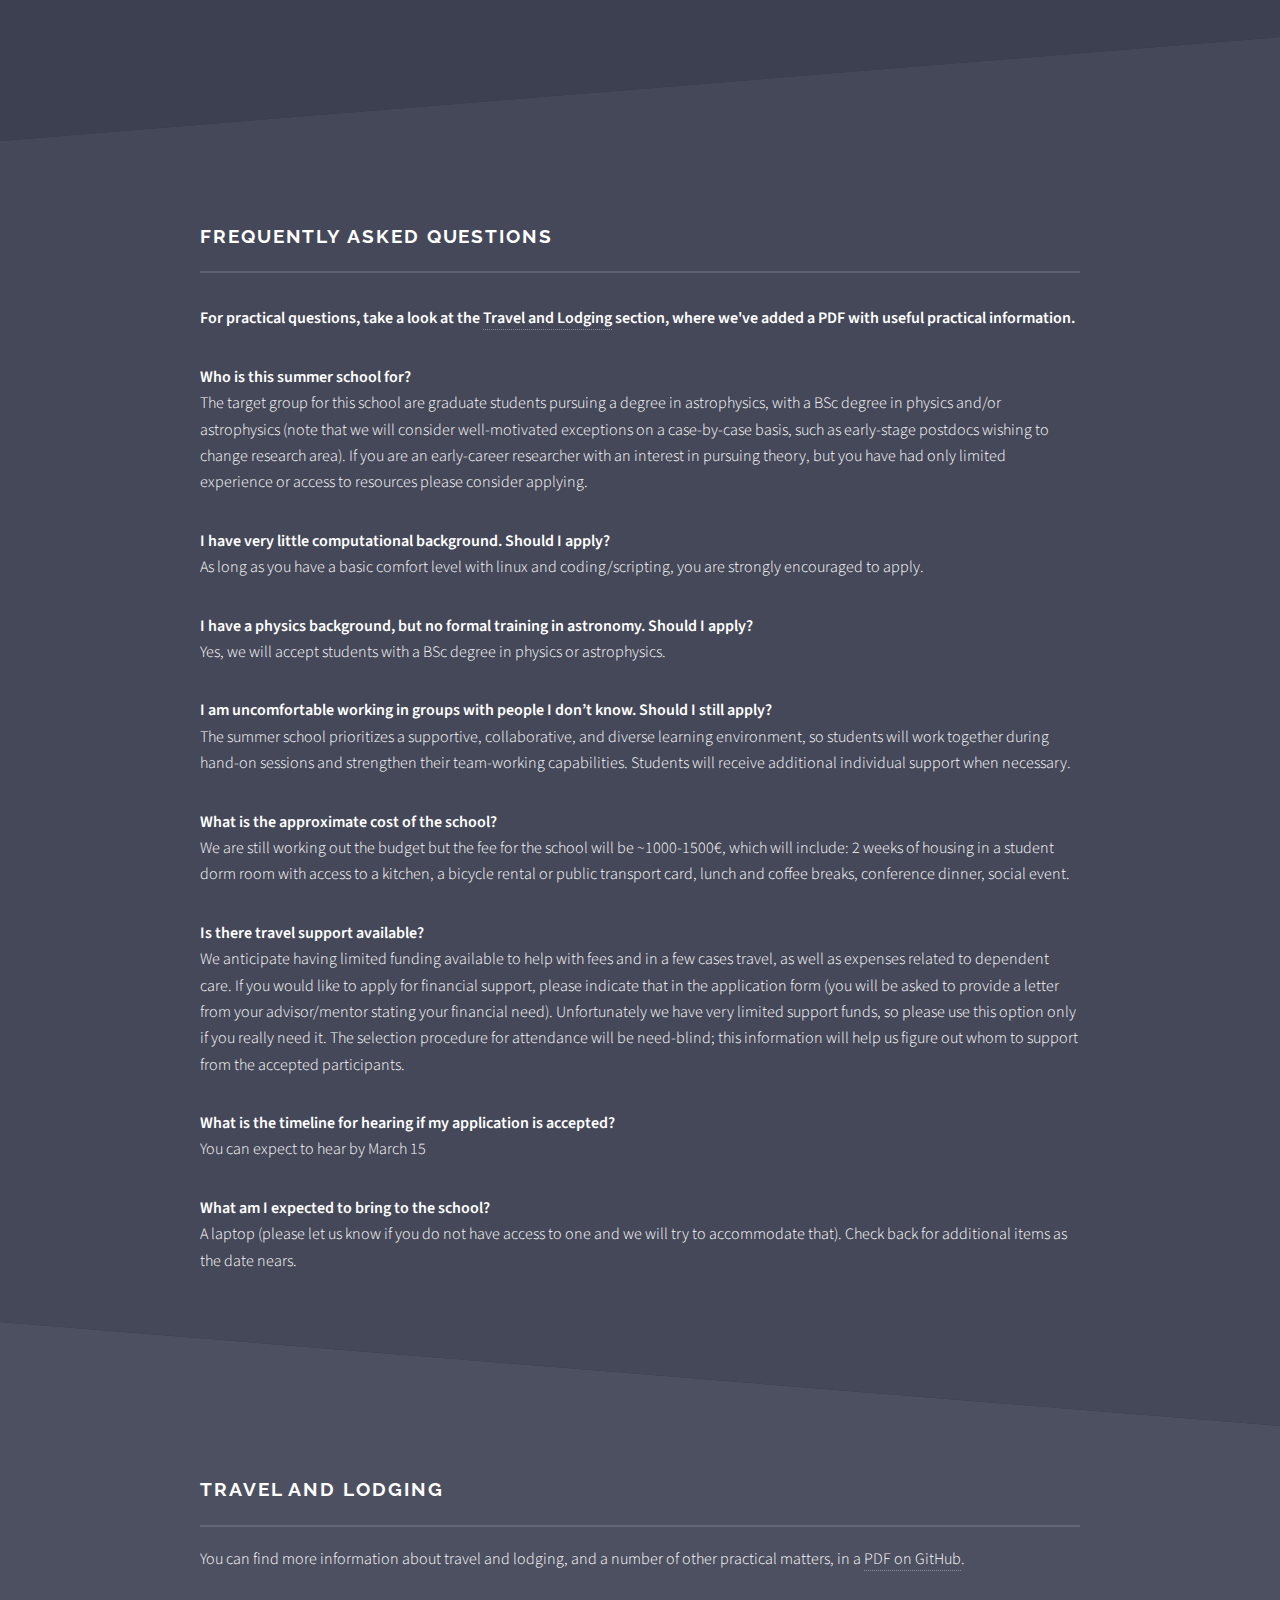
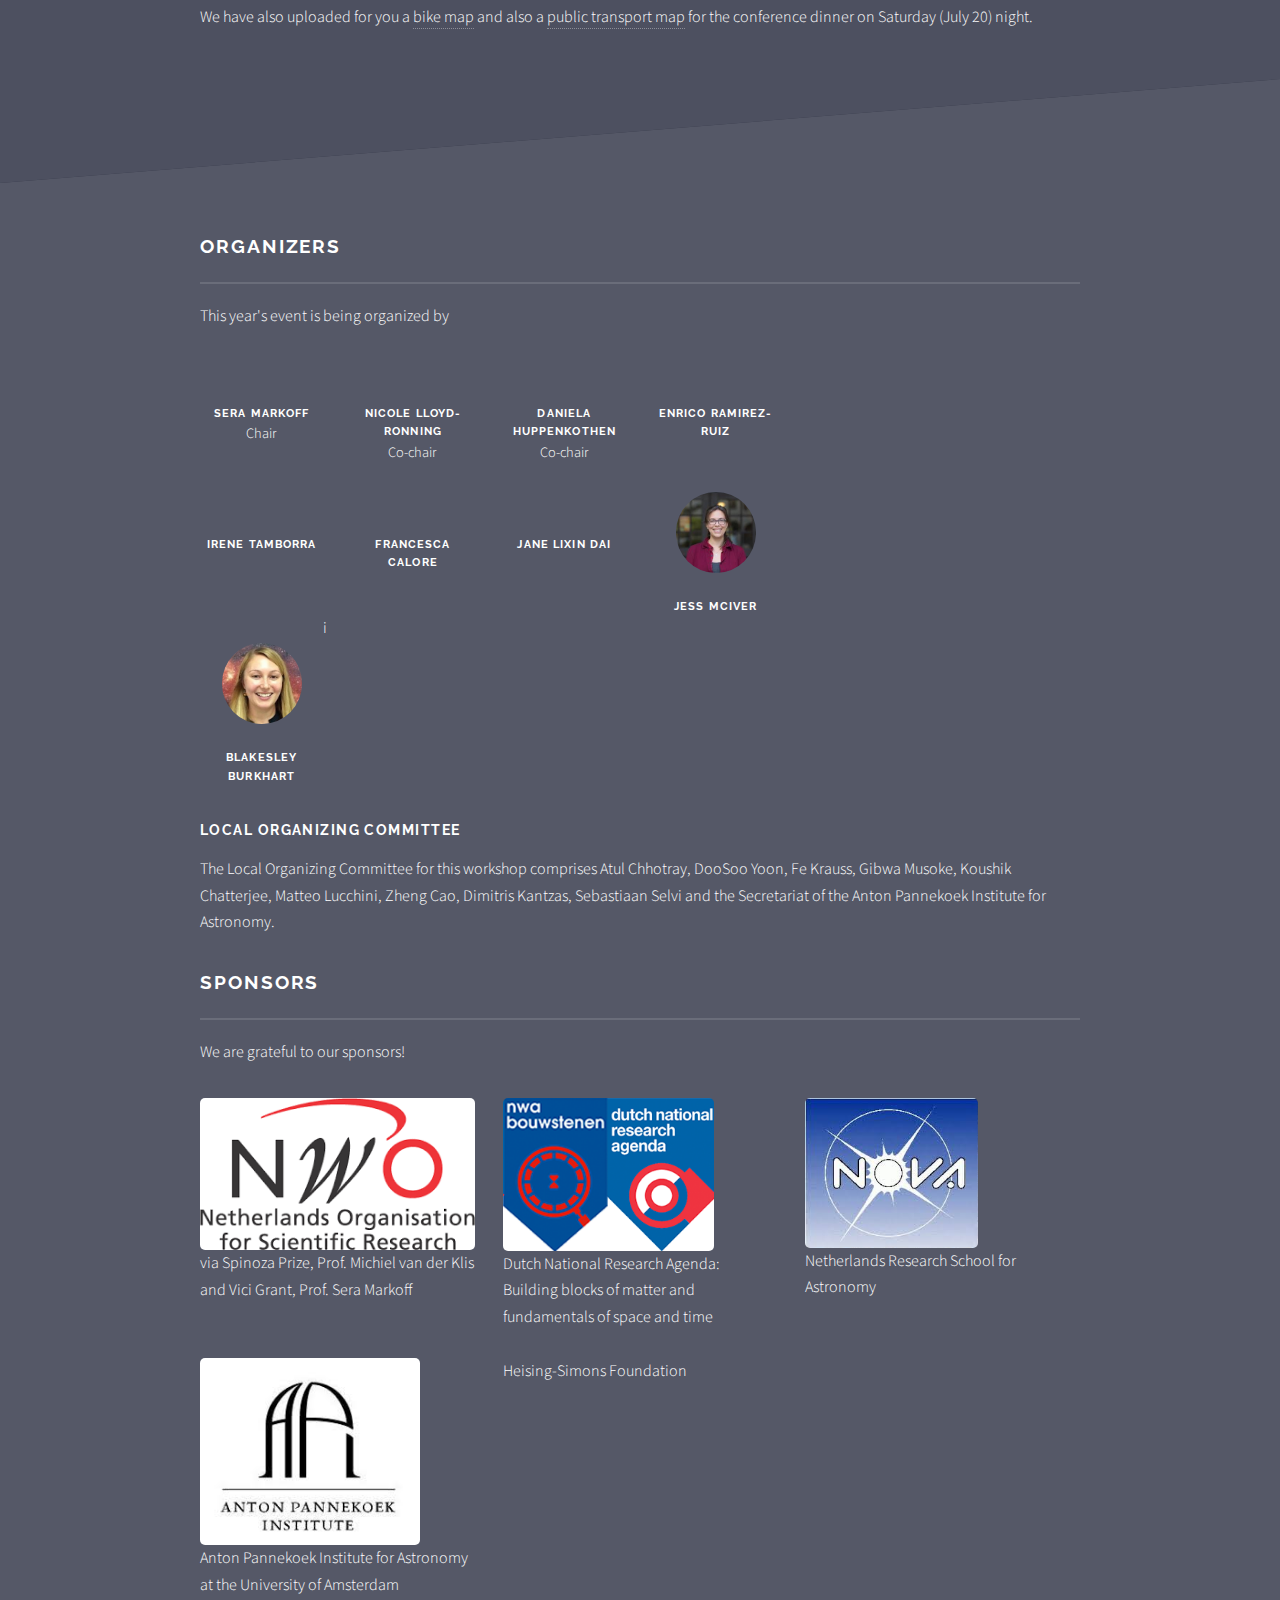
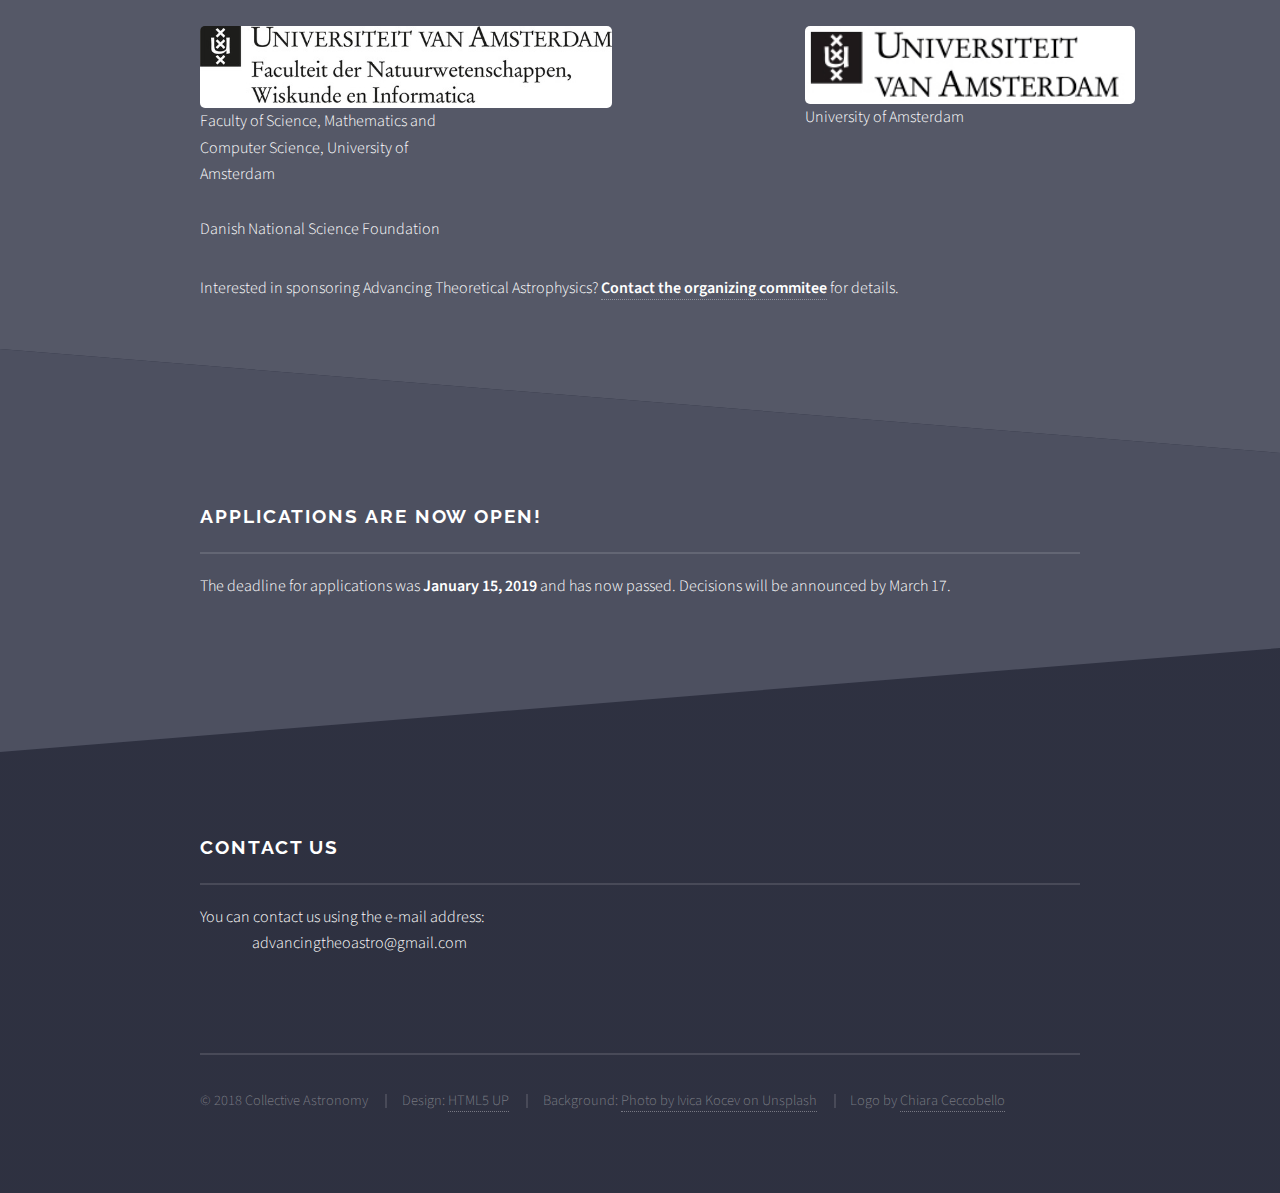
==== commit 12be9e9c: "added maps for conference dinner" ====
--- a/index.html
+++ b/index.html
@@ -296,6 +296,11 @@
                                                             <div class="inner">
                                                                 <h2 class="major">Travel and lodging</h2>
                                                             <p> You can find more information about travel and lodging, and a number of other practical matters, in a <a href="https://github.com/collectiveastronomy/advancingtheoastro/blob/master/ATA_FAQs.pdf" target="_blank">PDF on GitHub</a>.
+</p>
+<p>
+We have also uploaded for you a <a href ="" target="_blank">bike map</a> and also a <a href=""  target="_blank">public transport map</a> for the conference dinner on Saturday (July 20) night.
+</p>
+
 
 								</div>
                                                             </section>
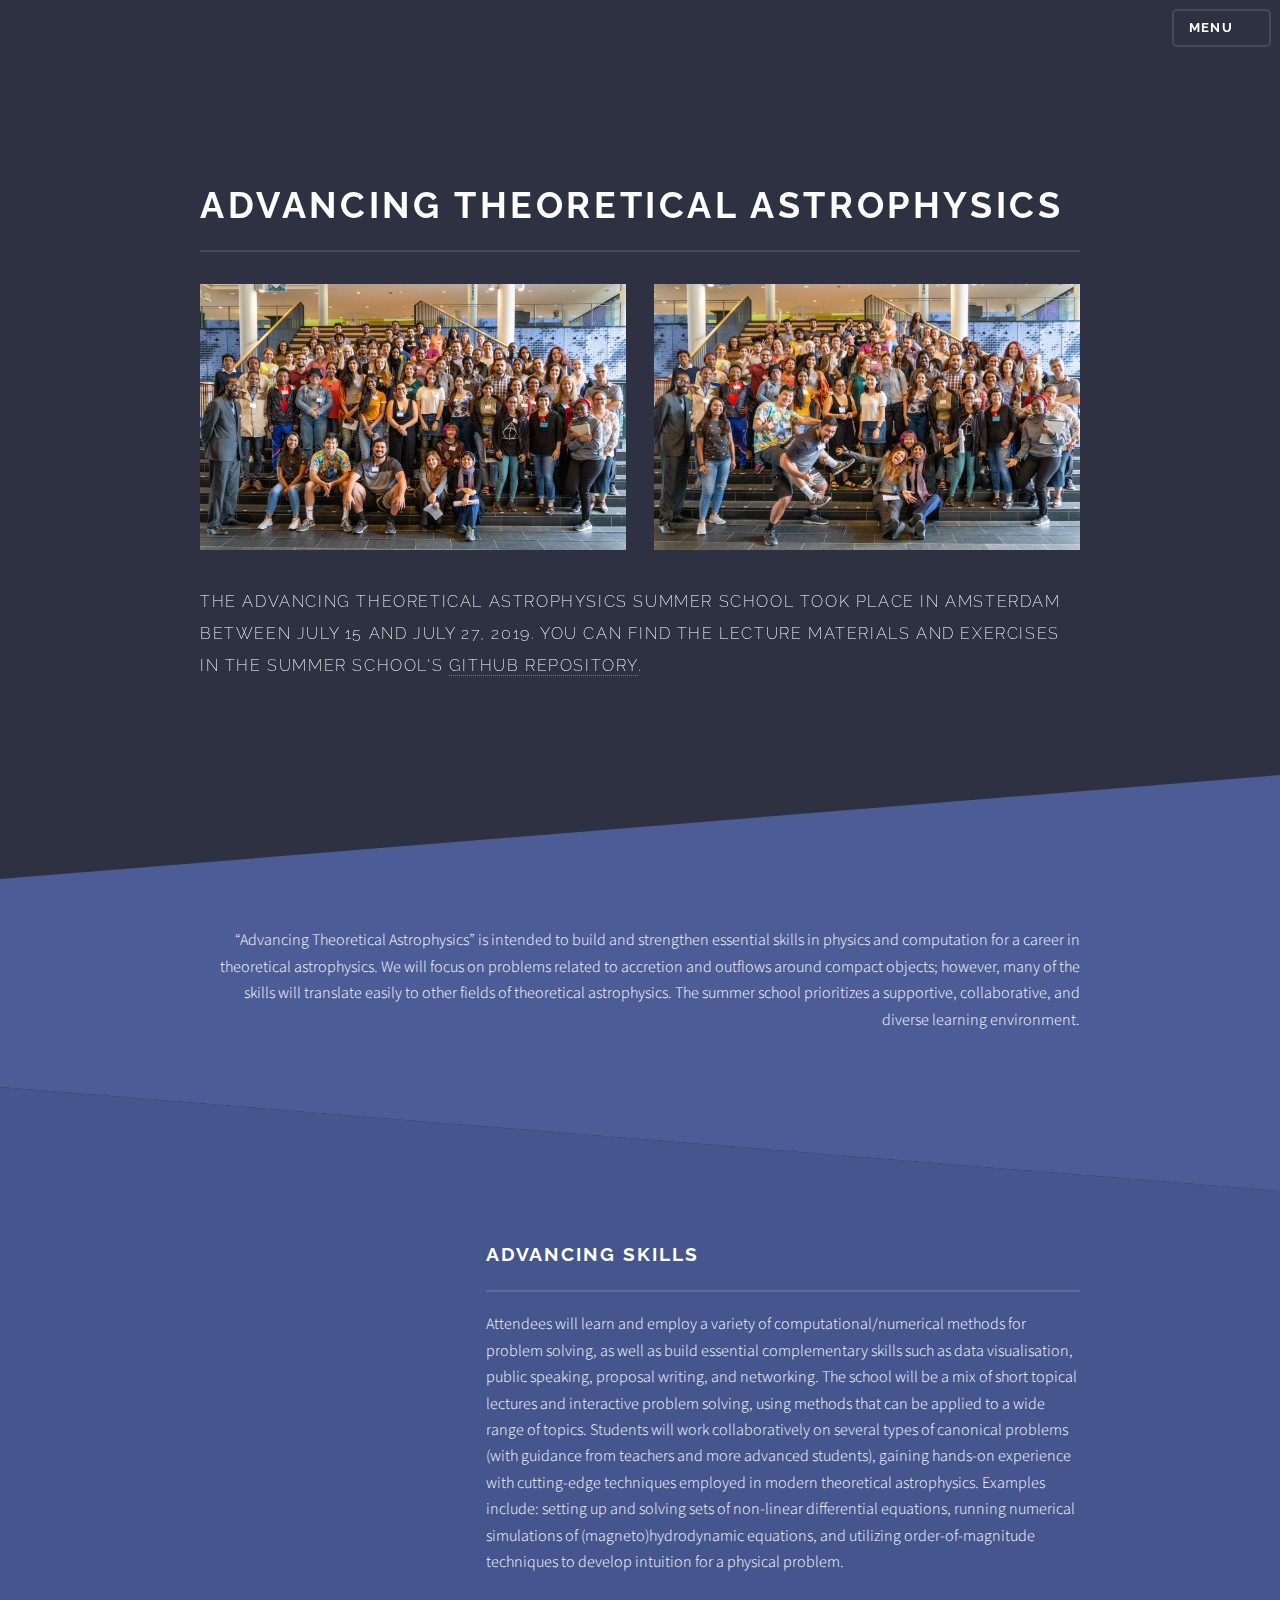
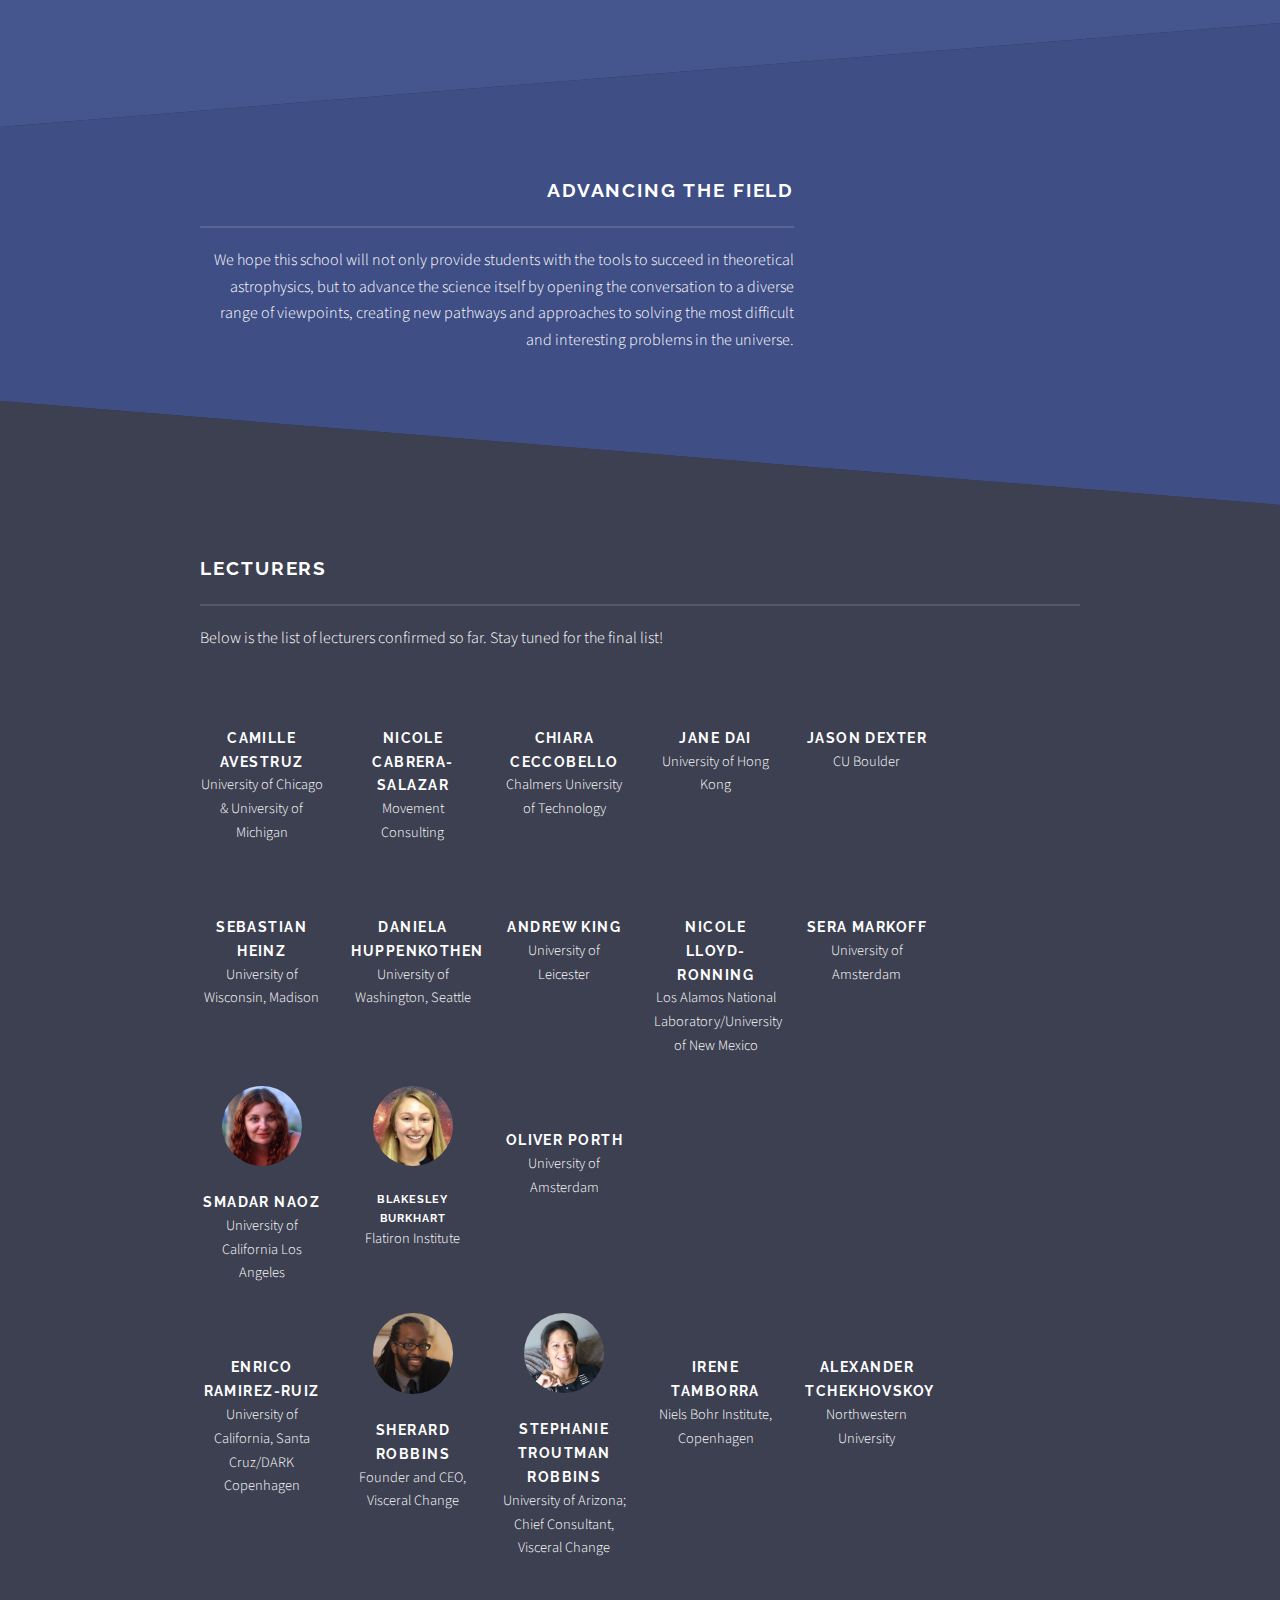
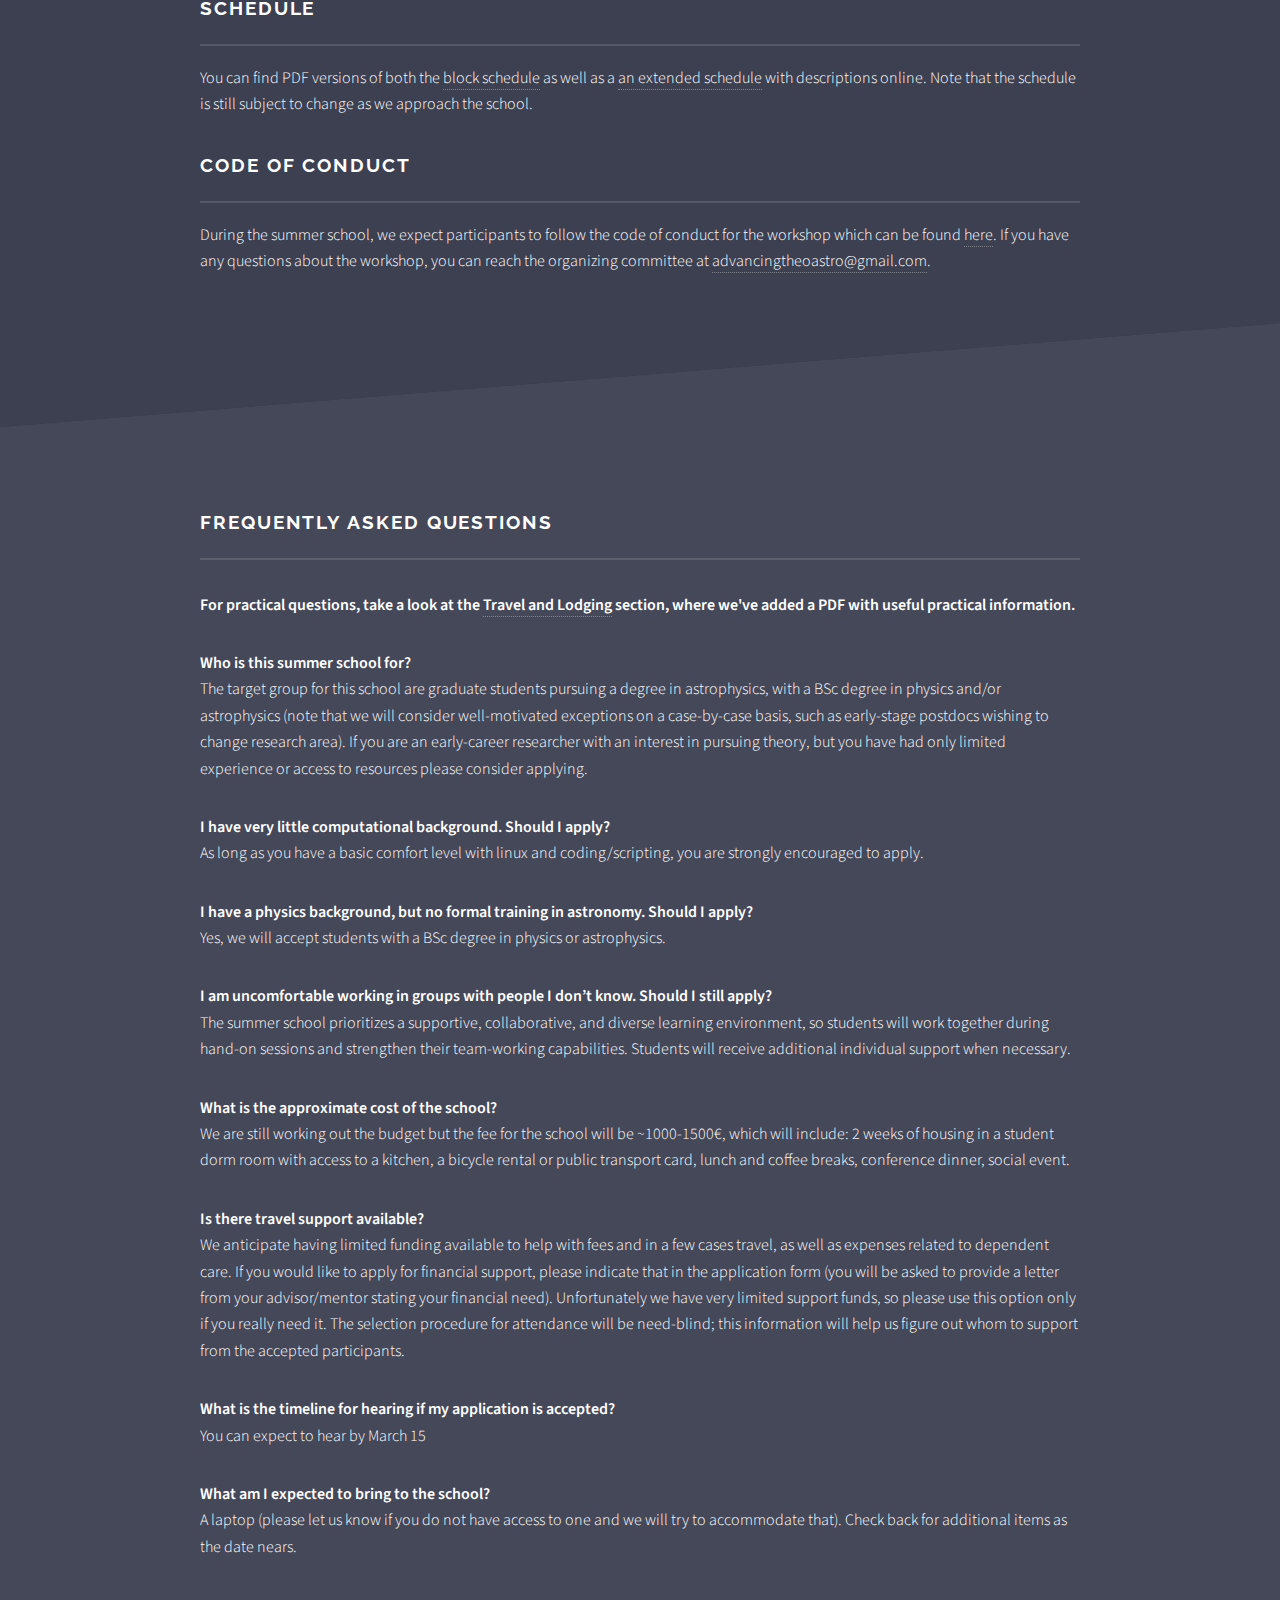
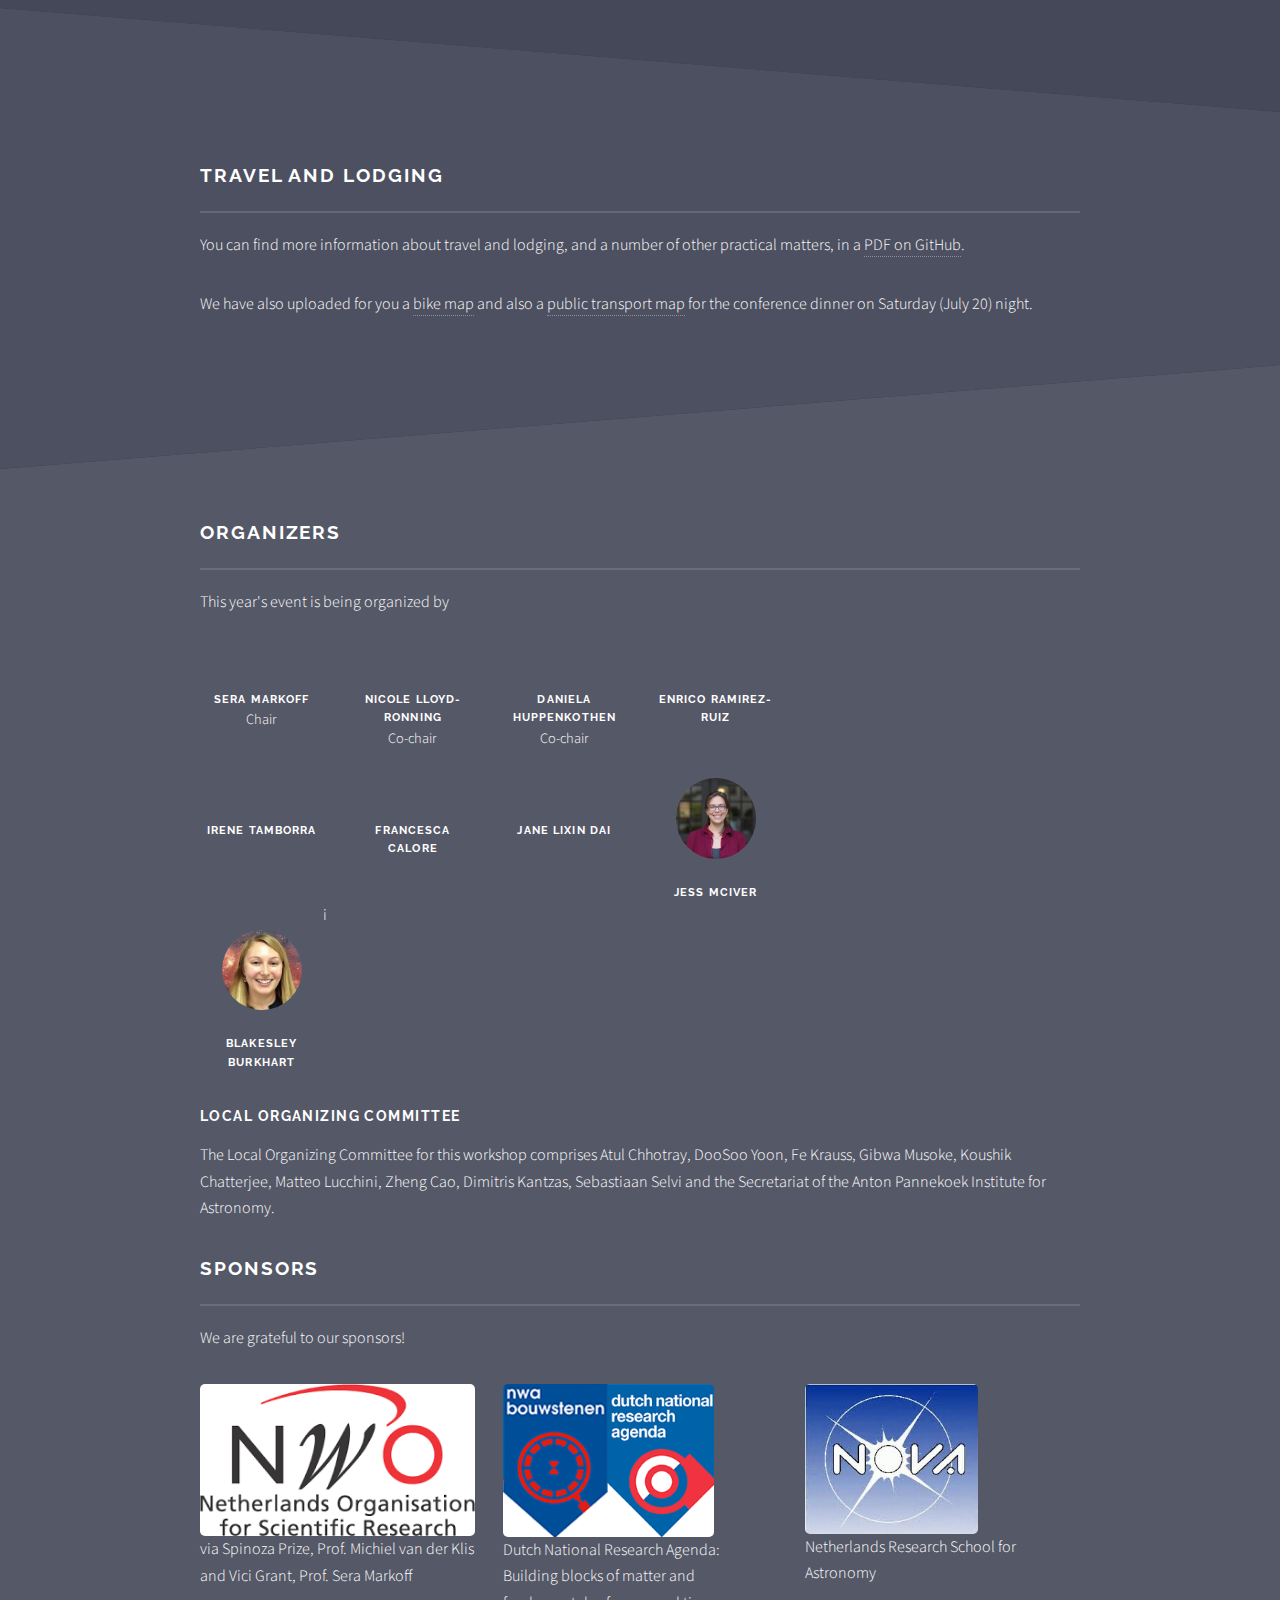
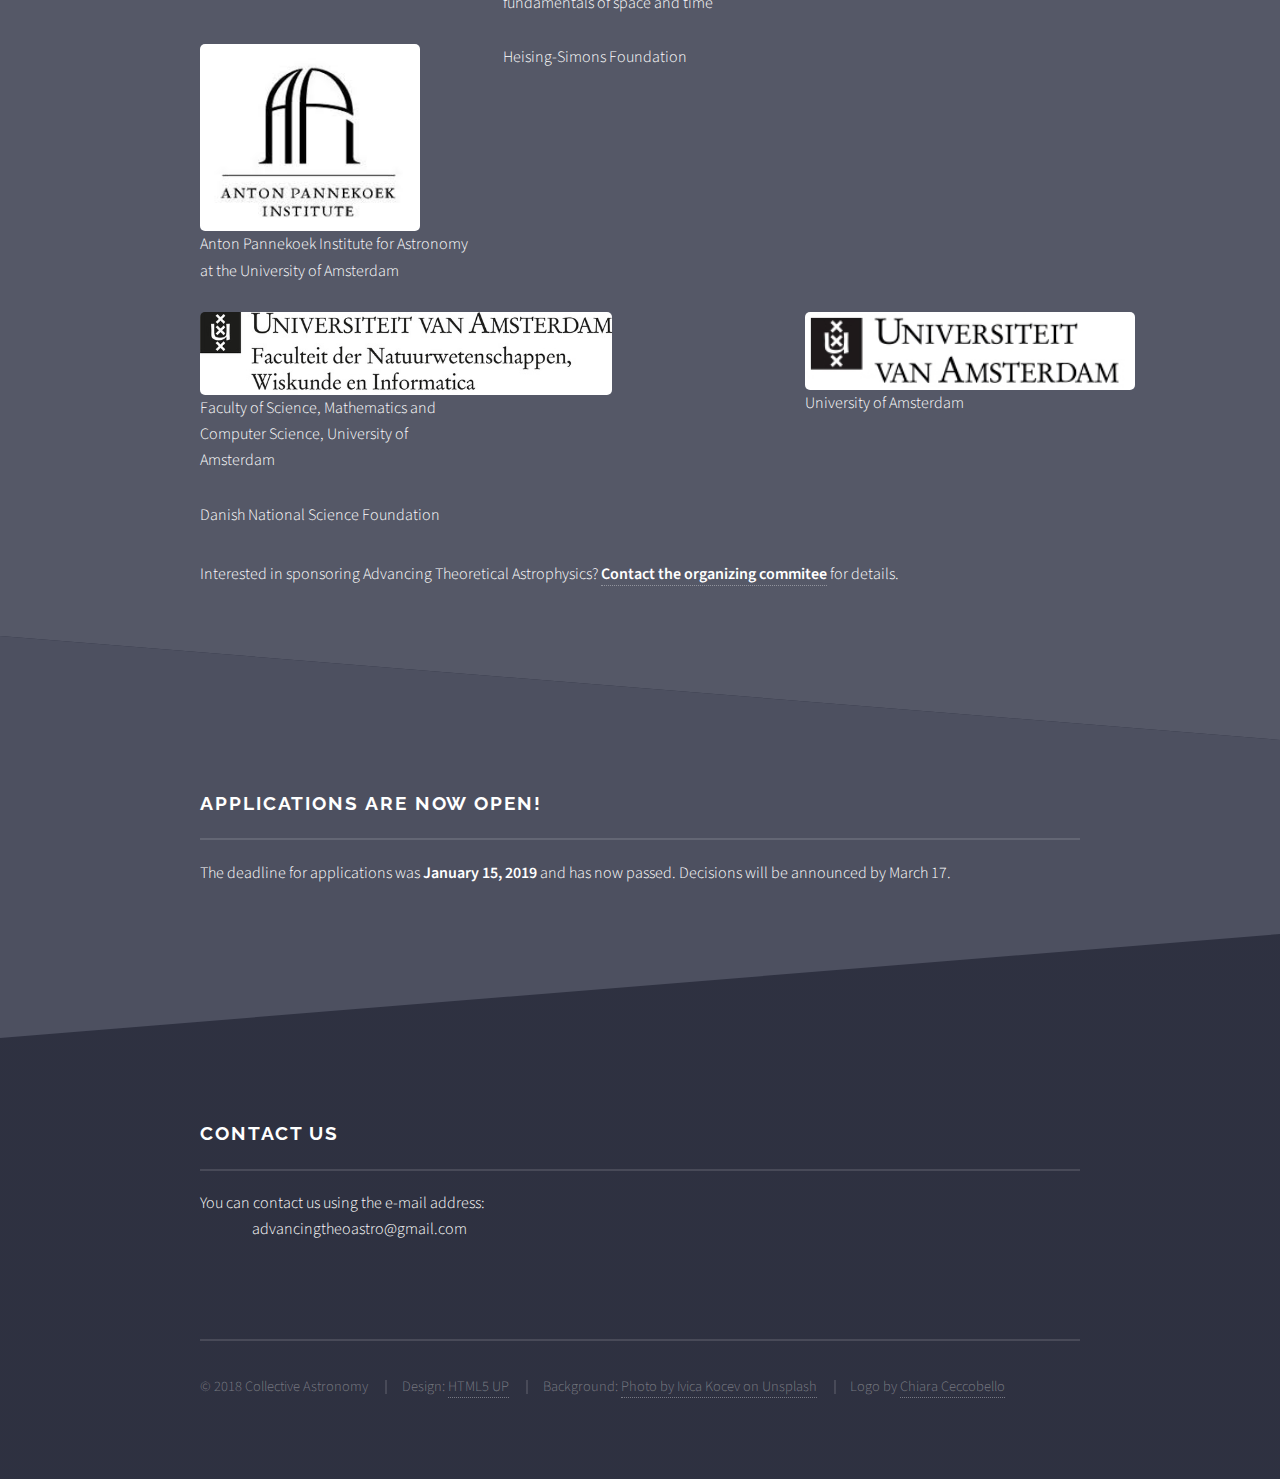
==== commit 5a652d11: "Added group photos to website" ====
--- a/index.html
+++ b/index.html
@@ -60,13 +60,22 @@
 
 							</p>
 							<h2>Advancing Theoretical Astrophysics</h2>
-                                                        July 15 &ndash; 26, 2019</br>
-                                                        Amsterdam, The Netherlands</p>
+                                                        </p>
 				<p>
 				</p>
-				<p>The deadline for applications was January 15, 2019 and has passed. New applications will no longer be considered.</p>
-
-
+
+                                                                    <div class="box alt">
+                                                                        <div class="row uniform">
+                                                                            <div class="6u">
+                                                                            <img src="images/IMG_9786c.jpg" alt="Group photo of the ATA Summer SChool" style="width:100%">    
+									</div>
+                                                                            <div class="6u">
+                                                                            <img src="images/IMG_9787c.jpg" alt="Group photo of the ATA Summer SChool" style="width:100%">
+                                                                        </div>  
+								    <div>
+<div>
+<p> The Advancing Theoretical Astrophysics Summer School took place in Amsterdam between July 15 and July 27, 2019. You can find the lecture materials and exercises in the summer school's <a href="https://github.com/CollectiveAstronomy/ATAMaterials" target="_blank">GitHub repository</a>. 
+</div>
 						</div>
 					</section>
 
@@ -298,7 +307,7 @@
                                                             <p> You can find more information about travel and lodging, and a number of other practical matters, in a <a href="https://github.com/collectiveastronomy/advancingtheoastro/blob/master/ATA_FAQs.pdf" target="_blank">PDF on GitHub</a>.
 </p>
 <p>
-We have also uploaded for you a <a href ="" target="_blank">bike map</a> and also a <a href=""  target="_blank">public transport map</a> for the conference dinner on Saturday (July 20) night.
+We have also uploaded for you a <a href ="https://github.com/collectiveastronomy/advancingtheoastro/blob/master/images/bikewaytodinner.pdf" target="_blank">bike map</a> and also a <a href="https://github.com/collectiveastronomy/advancingtheoastro/blob/master/images/OVwaytodinner.pdf"  target="_blank">public transport map</a> for the conference dinner on Saturday (July 20) night.
 </p>
 
 
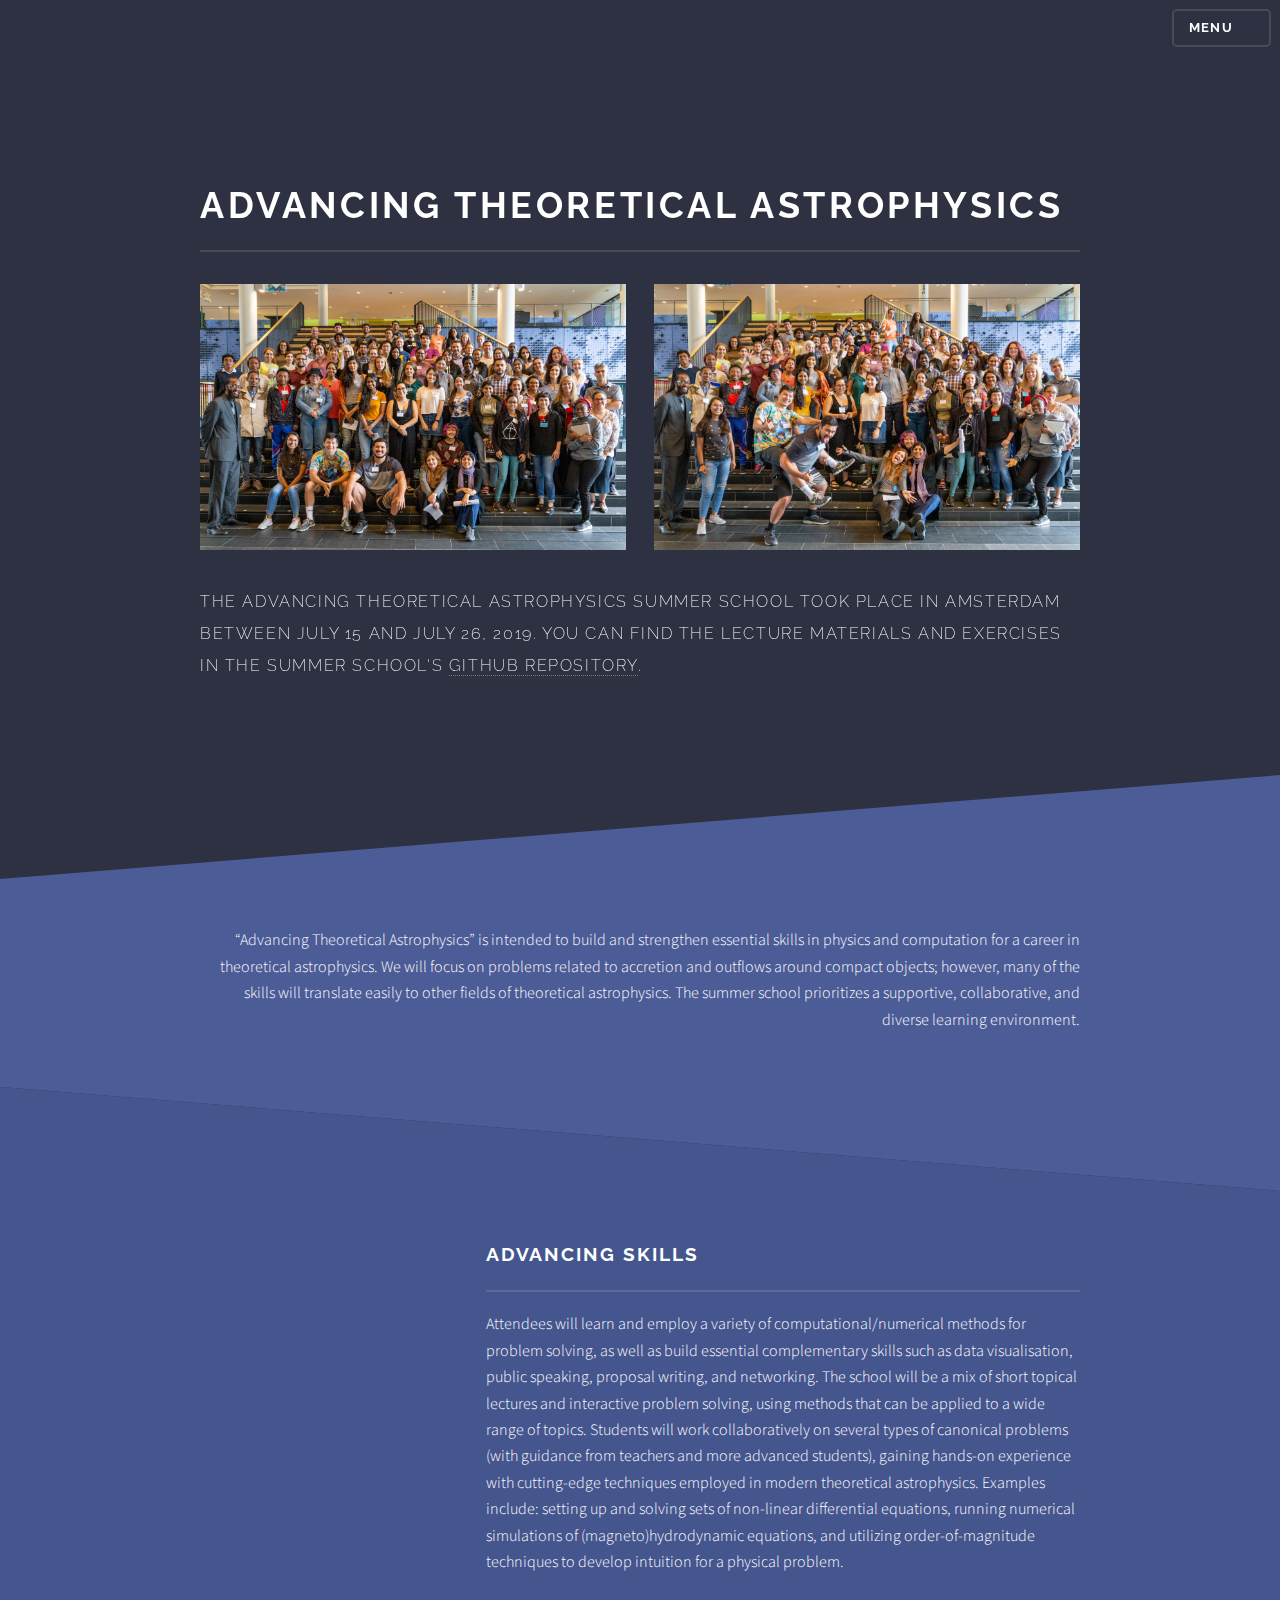
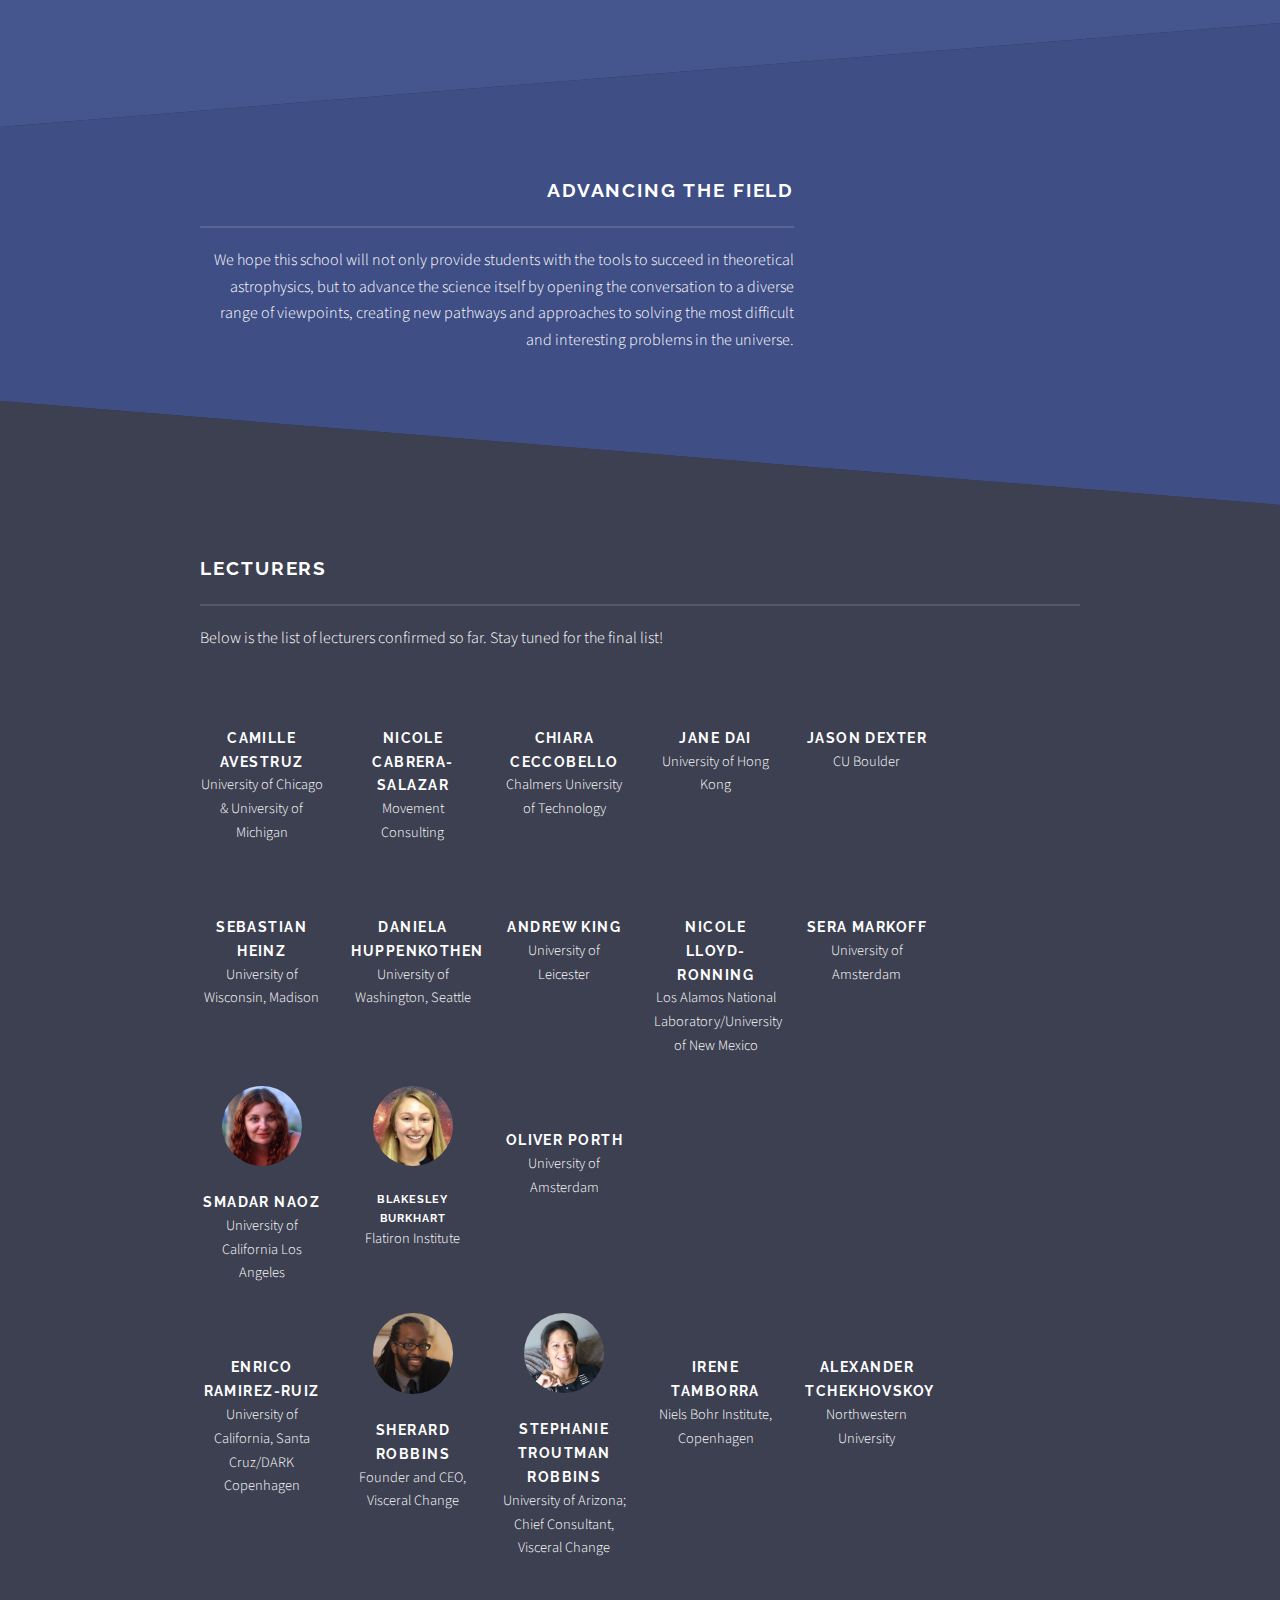
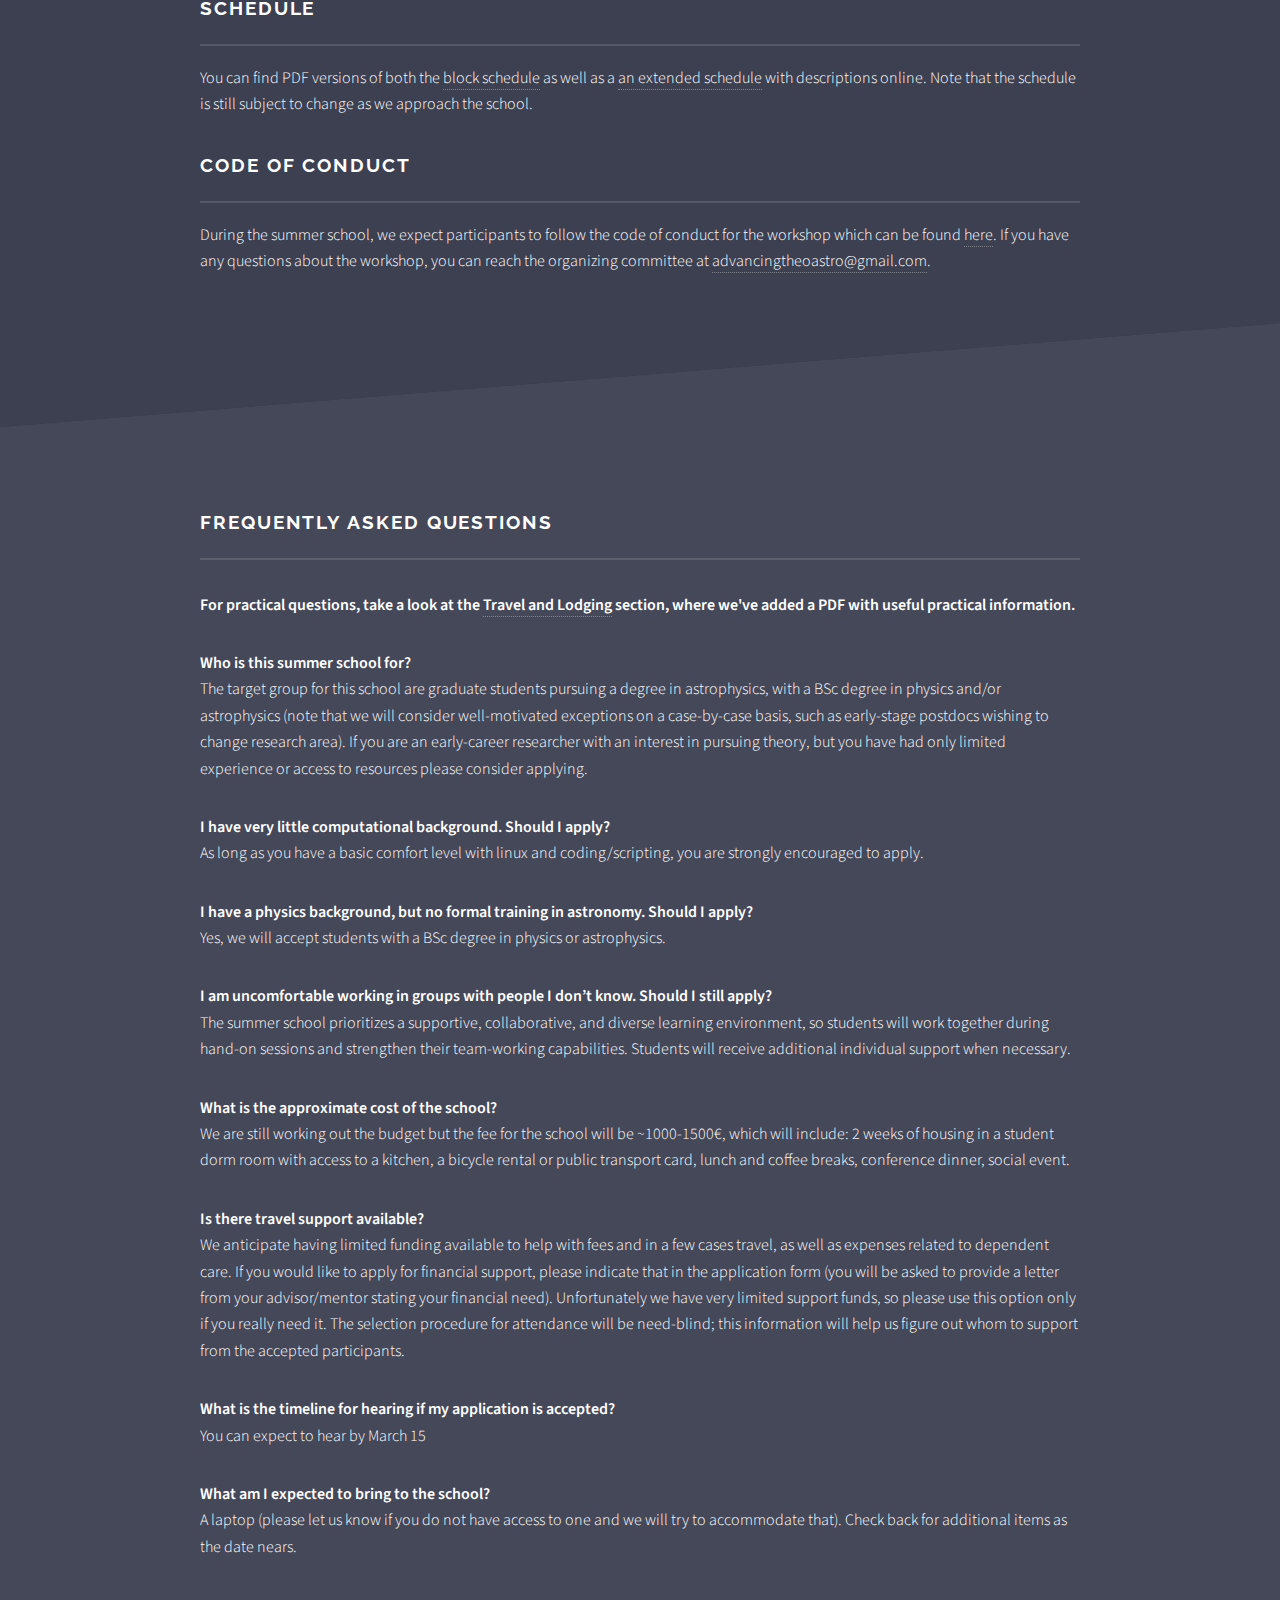
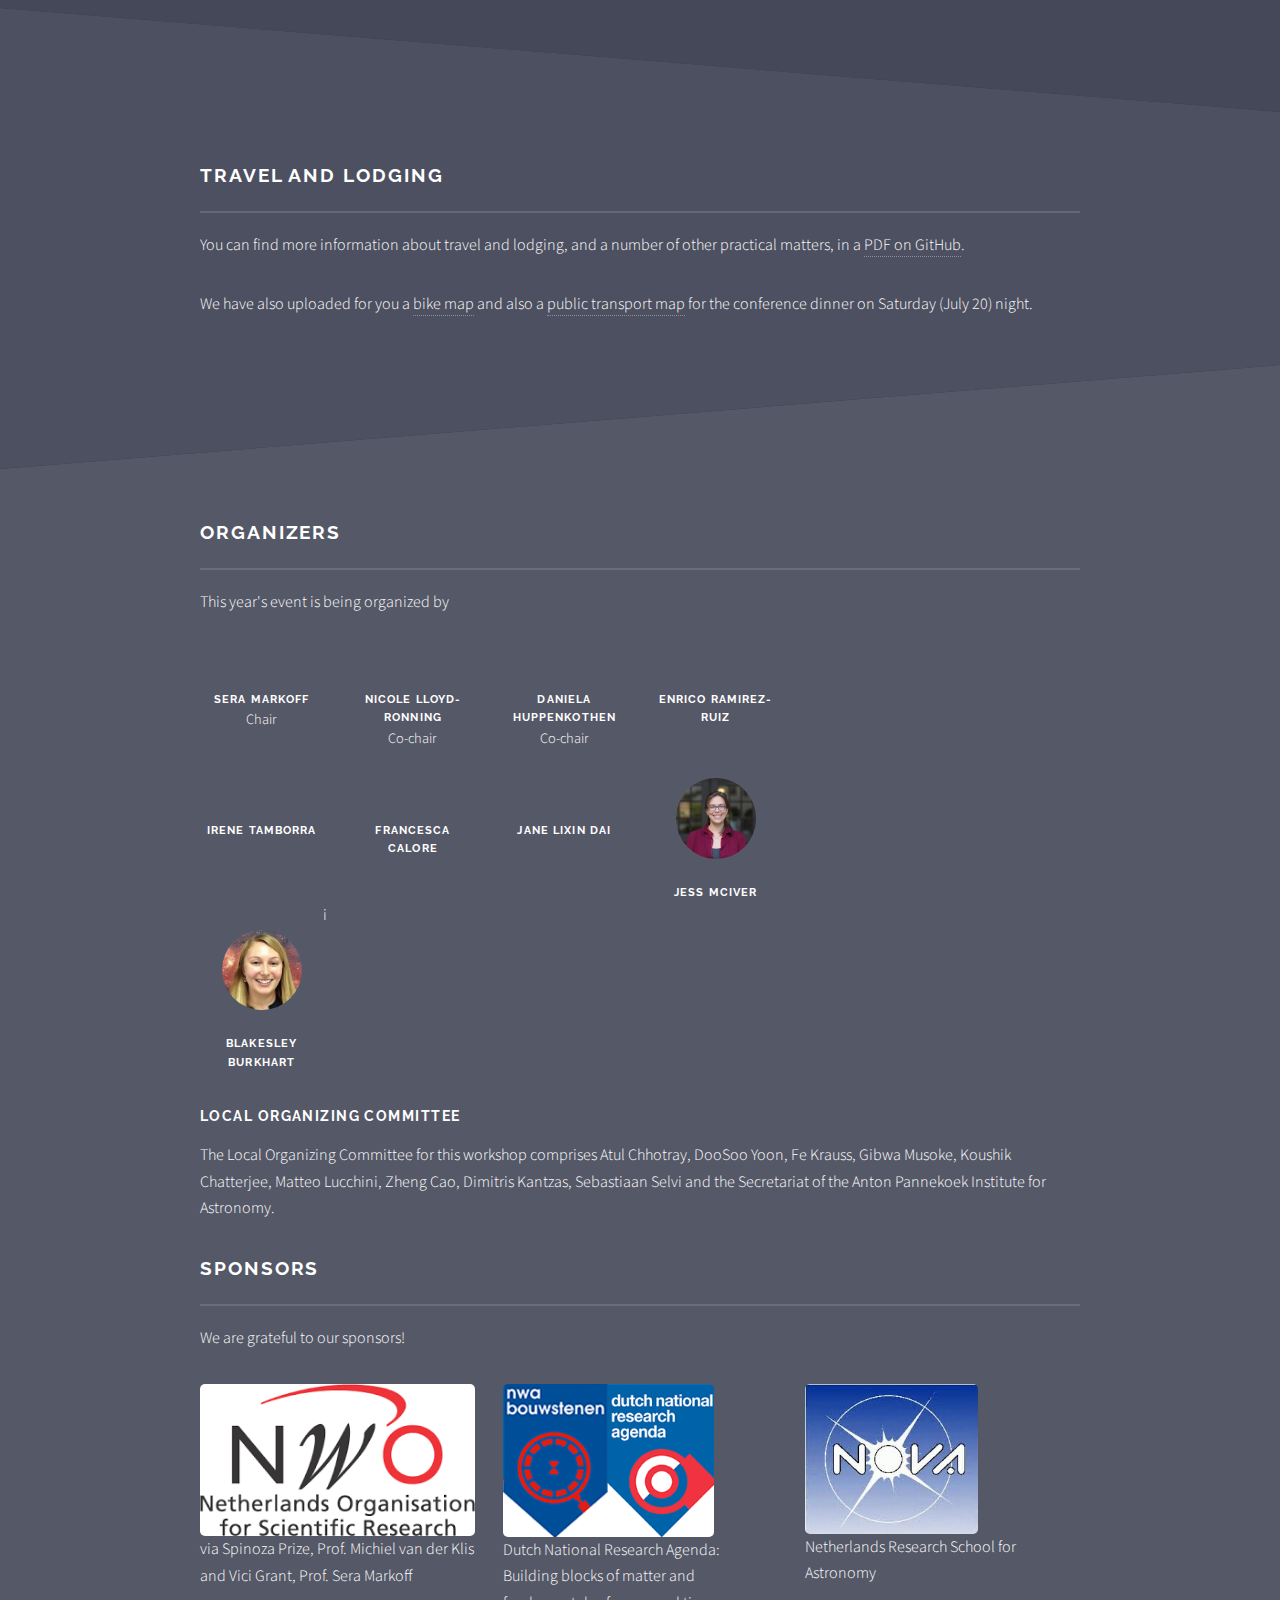
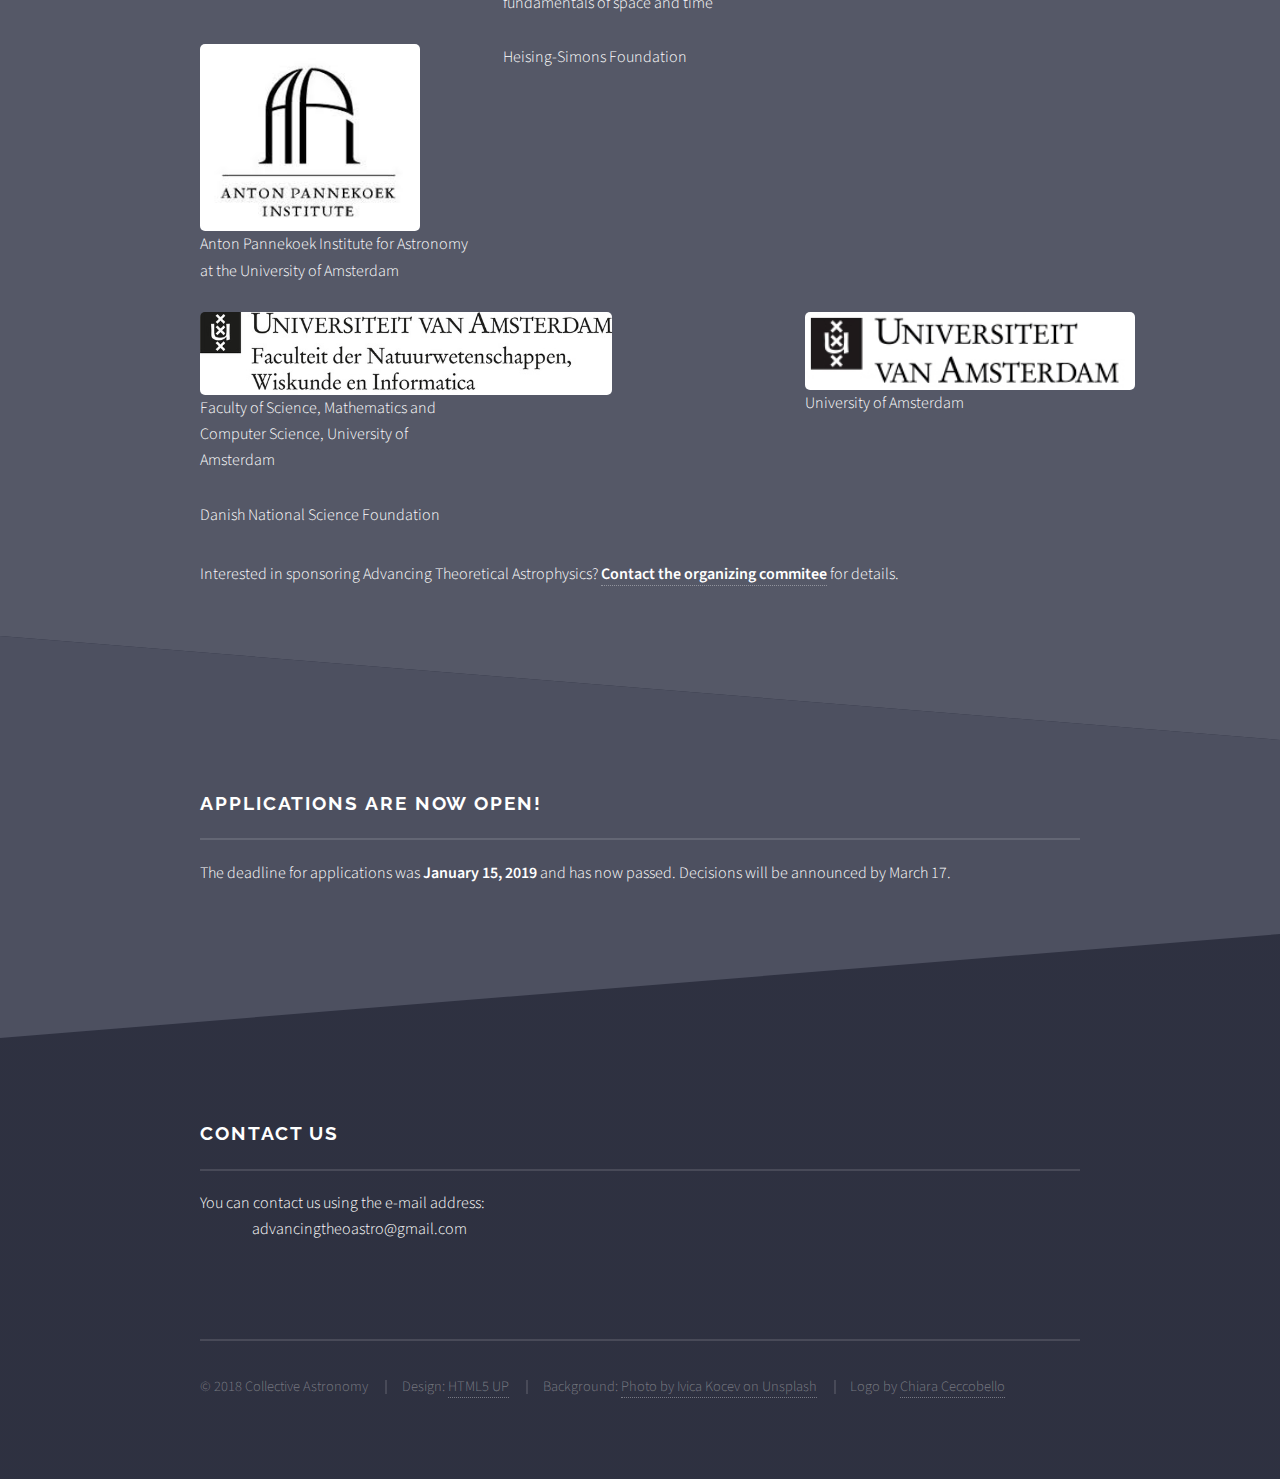
==== commit 253ad0fa: "Fixed date (oops)" ====
--- a/index.html
+++ b/index.html
@@ -74,7 +74,7 @@
                                                                         </div>  
 								    <div>
 <div>
-<p> The Advancing Theoretical Astrophysics Summer School took place in Amsterdam between July 15 and July 27, 2019. You can find the lecture materials and exercises in the summer school's <a href="https://github.com/CollectiveAstronomy/ATAMaterials" target="_blank">GitHub repository</a>. 
+<p> The Advancing Theoretical Astrophysics Summer School took place in Amsterdam between July 15 and July 26, 2019. You can find the lecture materials and exercises in the summer school's <a href="https://github.com/CollectiveAstronomy/ATAMaterials" target="_blank">GitHub repository</a>. 
 </div>
 						</div>
 					</section>
